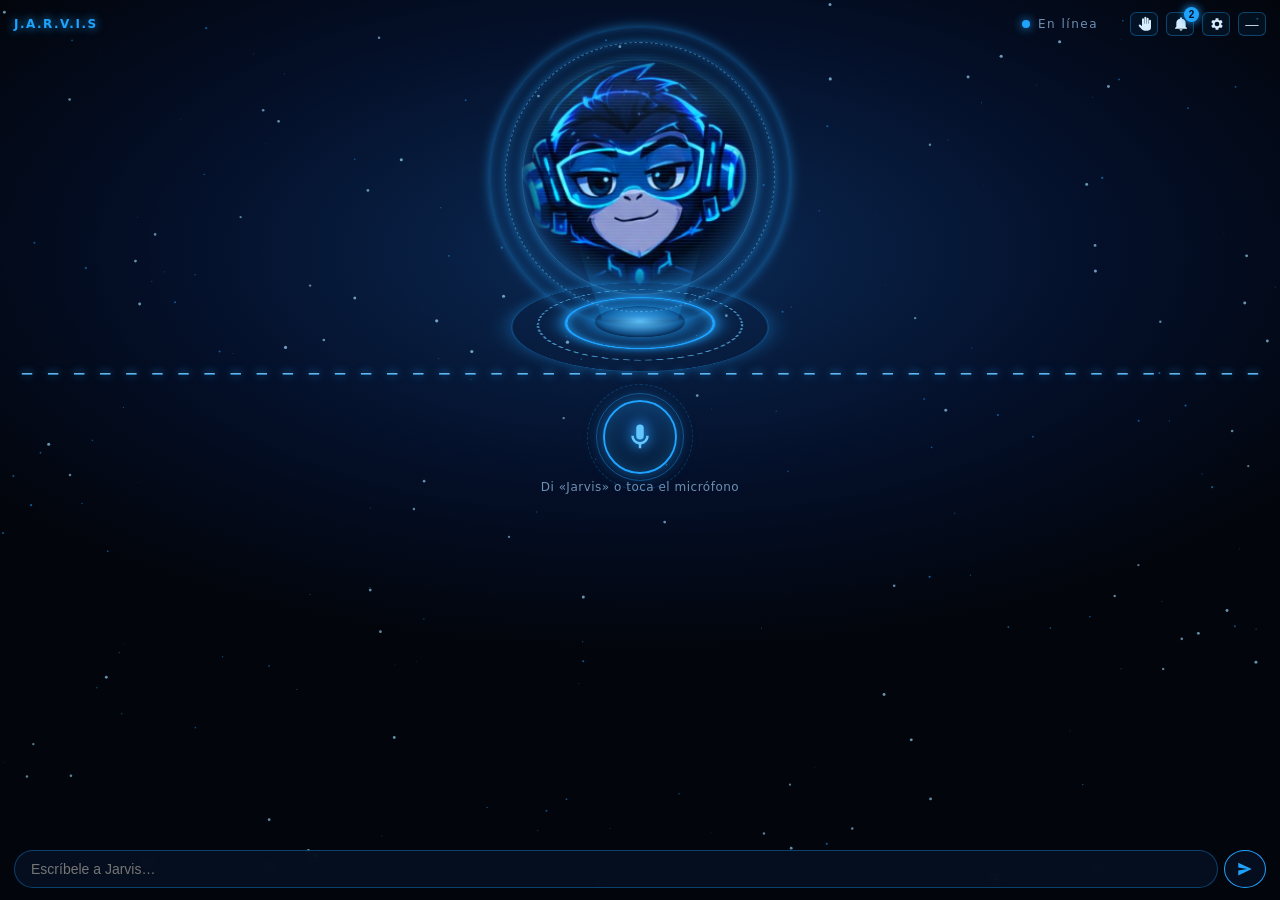
==== jarvis/ui/index.html @ de298837 "Jarvis v4: documentos, control del PC, memoria y lenguaje de señas Co-Authored-By: Claude Opus 5.5 <" ====
<!doctype html>
<html lang="es">
<head>
  <meta charset="utf-8">
  <meta name="viewport" content="width=device-width, initial-scale=1">
  <title>Jarvis</title>
  <link rel="stylesheet" href="style.css">
</head>
<body data-estado="esperando">
  <canvas id="fondo"></canvas>

  <main class="marco">
    <header class="barra">
      <span class="titulo">J.A.R.V.I.S</span>
      <span class="estado-punto" id="punto"></span>
      <span class="estado-texto" id="estadoTexto">Iniciando…</span>
      <button class="icono-btn" id="btnGestos" title="Gestos con la cámara (lenguaje de señas)" aria-label="Gestos">
        <svg viewBox="0 0 24 24" width="16" height="16"><path fill="currentColor" d="M21 7a1.5 1.5 0 0 0-3 0v4.5h-.5V4a1.5 1.5 0 0 0-3 0v7.5H14V2.5a1.5 1.5 0 0 0-3 0v9h-.5V5a1.5 1.5 0 0 0-3 0v10.3l-2.3-2.2a1.6 1.6 0 0 0-2.3 2.2l4.6 5.1A5 5 0 0 0 11.2 22H16a5 5 0 0 0 5-5Z"/></svg>
      </button>
      <button class="icono-btn agenda-btn" id="btnAgenda" title="Recordatorios, rutinas y memoria" aria-label="Agenda">
        <svg viewBox="0 0 24 24" width="16" height="16"><path fill="currentColor" d="M12 22a2.5 2.5 0 0 0 2.45-2h-4.9A2.5 2.5 0 0 0 12 22Zm7-6V11a7 7 0 0 0-5.5-6.84V3.5a1.5 1.5 0 0 0-3 0v.66A7 7 0 0 0 5 11v5l-2 2v1h18v-1Z"/></svg>
        <span class="insignia" id="insignia" hidden>0</span>
      </button>
      <button class="icono-btn" id="btnAjustes" title="Ajustes" aria-label="Ajustes">
        <svg viewBox="0 0 24 24" width="16" height="16"><path fill="currentColor" d="M19.4 13a7.6 7.6 0 0 0 0-2l2.1-1.6-2-3.5-2.5 1a7.3 7.3 0 0 0-1.7-1L15 3.3h-4l-.4 2.6a7.3 7.3 0 0 0-1.7 1l-2.5-1-2 3.5L6.5 11a7.6 7.6 0 0 0 0 2l-2.1 1.6 2 3.5 2.5-1a7.3 7.3 0 0 0 1.7 1l.4 2.6h4l.4-2.6a7.3 7.3 0 0 0 1.7-1l2.5 1 2-3.5ZM13 15.5A3.5 3.5 0 1 1 13 8.5a3.5 3.5 0 0 1 0 7Z" transform="translate(-1 0)"/></svg>
      </button>
      <button class="icono-btn" id="btnOcultar" title="Seguir en segundo plano" aria-label="Ocultar">—</button>
    </header>

    <!-- Escena 3D del holograma -->
    <section class="escena" id="escena">
      <div class="holo" id="holo">
        <div class="halo"></div>
        <div class="anillo a1"></div>
        <div class="anillo a2"></div>
        <div class="anillo a3"></div>
        <div class="haz"></div>
        <div class="avatar-caja" id="avatarCaja">
          <img class="cara visible" id="caraA" src="assets/expresiones/normal.png" alt="Jarvis">
          <img class="cara" id="caraB" src="assets/expresiones/normal.png" alt="">
          <div class="lineas"></div>
          <div class="barrido"></div>
        </div>
        <div class="pedestal">
          <span class="p1"></span><span class="p2"></span><span class="p3"></span><span class="p4"></span>
        </div>
      </div>
    </section>

    <div class="gesto" id="gesto" hidden></div>
    <canvas class="onda" id="onda" height="60"></canvas>

    <!-- Micrófono en el centro -->
    <section class="centro">
      <button class="mic" id="btnMic" title="Hablar" aria-label="Hablar">
        <span class="orbita o1"></span><span class="orbita o2"></span>
        <svg viewBox="0 0 24 24" width="30" height="30"><path fill="currentColor" d="M12 14a3 3 0 0 0 3-3V5a3 3 0 0 0-6 0v6a3 3 0 0 0 3 3Zm5-3a5 5 0 0 1-10 0H5a7 7 0 0 0 6 6.92V21h2v-3.08A7 7 0 0 0 19 11h-2Z"/></svg>
      </button>
      <div class="pista" id="pista">Di «Jarvis» o toca el micrófono</div>
    </section>

    <section class="chat" id="chat"></section>
    <ul class="resultados" id="resultados"></ul>

    <form class="entrada" id="formulario">
      <input id="texto" autocomplete="off" placeholder="Escríbele a Jarvis…">
      <button type="submit" class="enviar" aria-label="Enviar">
        <svg viewBox="0 0 24 24" width="18" height="18"><path fill="currentColor" d="M3 20.5 21 12 3 3.5v6.6l12 1.9-12 1.9z"/></svg>
      </button>
    </form>
  </main>

  <!-- Panel de ajustes -->
  <aside class="ajustes" id="panelAjustes" hidden>
    <div class="ajustes-caja">
      <h2>Ajustes</h2>
      <label>Clave de Claude (para conversar)
        <input type="password" id="clave" placeholder="sk-ant-…" autocomplete="off">
        <small id="claveEstado">Sin clave: Jarvis solo hace las órdenes del computador.</small>
      </label>
      <label>Voz
        <select id="motor">
          <option value="piper">Natural, sin internet (recomendada)</option>
          <option value="edge">Más natural, con internet</option>
          <option value="windows">Voz de Windows</option>
        </select>
      </label>
      <label class="fila"><input type="checkbox" id="conversacion"> Seguir escuchando después de responder</label>
      <label class="fila"><input type="checkbox" id="gestosInicio"> Encender los gestos con la cámara al abrir Jarvis</label>
      <small>Gestos: ✋ hablar · ✊ silencio · 👍 sí · 👎 no · ☝️ subir volumen · ✌️ bajar volumen · 🤟 mostrar u ocultar.
        También puedes arrastrar un PDF o Word a la ventana para que lo resuma.</small>
      <div class="botones">
        <button type="button" id="btnNueva">Nueva conversación</button>
        <button type="button" id="btnGuardar" class="primario">Guardar</button>
      </div>
    </div>
  </aside>

  <!-- Panel de agenda: recordatorios, rutinas y memoria -->
  <aside class="ajustes" id="panelAgenda" hidden>
    <div class="ajustes-caja agenda">
      <h2>Tu agenda</h2>
      <section>
        <h3>Recordatorios y alarmas</h3>
        <ul class="lista" id="listaAvisos"></ul>
        <small>Di «recuérdame en 20 minutos…» o «pon una alarma a las 7».</small>
      </section>
      <section>
        <h3>Rutinas</h3>
        <div class="chips" id="listaRutinas"></div>
        <small>Di «modo estudio», o pídele a Jarvis que cree una rutina nueva.</small>
      </section>
      <section>
        <h3>Lo que Jarvis recuerda de ti</h3>
        <ul class="lista" id="listaDatos"></ul>
        <small id="infoResumenes">Di «recuerda que…» para que lo guarde.</small>
      </section>
      <div class="botones"><button type="button" id="btnCerrarAgenda" class="primario">Cerrar</button></div>
    </div>
  </aside>

  <script src="app.js"></script>
</body>
</html>
---- jarvis/ui/style.css ----
:root {
  --fondo: #02050c;
  --panel: rgba(6, 18, 38, .72);
  --neon: #1fa3ff;
  --neon2: #63c6ff;
  --neon-suave: #0b5fae;
  --texto: #d6ecff;
  --tenue: #6d8fb3;
  --alerta: #ff5a6e;
  --nivel: 0;          /* volumen de la voz, 0..1 (lo mueve app.js) */
  --rx: 0deg;          /* inclinación 3D según el ratón */
  --ry: 0deg;
}
* { box-sizing: border-box; }
html, body { margin: 0; height: 100%; color: var(--texto); overflow: hidden;
  font-family: "Segoe UI Variable", "Segoe UI", system-ui, sans-serif; }
body { background: radial-gradient(ellipse 80% 55% at 50% 28%, #0b2a55 0%, #04102a 45%, var(--fondo) 80%); }
#fondo { position: fixed; inset: 0; width: 100%; height: 100%; z-index: 0; }

.marco { position: relative; z-index: 1; height: 100%; display: flex; flex-direction: column; gap: 8px; padding: 12px 14px; }

/* ---------- barra superior ---------- */
.barra { display: flex; align-items: center; gap: 8px; font-size: 12px; letter-spacing: 1.5px; }
.titulo { font-weight: 700; color: var(--neon); text-shadow: 0 0 10px var(--neon); }
.estado-punto { width: 8px; height: 8px; border-radius: 50%; background: var(--tenue); margin-left: auto; transition: background .3s, box-shadow .3s; }
.estado-punto.vivo { background: var(--neon); box-shadow: 0 0 10px var(--neon); animation: latido 1.4s ease-in-out infinite; }
.estado-punto.error { background: var(--alerta); box-shadow: 0 0 10px var(--alerta); }
.estado-texto { color: var(--tenue); min-width: 84px; }
.icono-btn { display: grid; place-items: center; width: 28px; height: 24px; background: rgba(31,163,255,.06);
  border: 1px solid rgba(31,163,255,.35); color: var(--texto); border-radius: 6px; cursor: pointer; transition: background .2s, border-color .2s; }
.icono-btn:hover { background: rgba(31,163,255,.18); border-color: var(--neon); }

/* ---------- escena 3D ---------- */
.escena { flex: 0 0 auto; height: 300px; perspective: 900px; display: grid; place-items: center; }
.holo { position: relative; width: 280px; height: 290px; transform-style: preserve-3d;
  transform: rotateX(var(--rx)) rotateY(var(--ry)); transition: transform .25s ease-out; }
.halo { position: absolute; left: 50%; top: 44%; width: 300px; height: 300px; border-radius: 50%;
  transform: translate(-50%, -50%) translateZ(-60px) scale(calc(1 + var(--nivel) * .12));
  background: radial-gradient(circle, rgba(31,163,255,.45) 0%, rgba(31,163,255,.12) 40%, transparent 70%);
  filter: blur(6px); animation: respirar 5s ease-in-out infinite; }

.anillo { position: absolute; left: 50%; top: 44%; border-radius: 50%; border: 1.5px solid rgba(99,198,255,.55);
  box-shadow: 0 0 12px rgba(31,163,255,.6), inset 0 0 12px rgba(31,163,255,.35); transform-style: preserve-3d; }
.anillo.a1 { width: 270px; height: 270px; margin: -135px 0 0 -135px; animation: orbitaA 14s linear infinite; border-style: dashed; }
.anillo.a2 { width: 236px; height: 236px; margin: -118px 0 0 -118px; animation: orbitaB 10s linear infinite; border-color: rgba(99,198,255,.35); }
.anillo.a3 { width: 300px; height: 300px; margin: -150px 0 0 -150px; animation: orbitaC 22s linear infinite; border-width: 1px; border-color: rgba(31,163,255,.25); }

.haz { position: absolute; left: 50%; bottom: 18px; width: 190px; height: 170px; transform: translateX(-50%) translateZ(-10px);
  background: linear-gradient(to top, rgba(31,163,255,.35), rgba(31,163,255,0) 85%);
  clip-path: polygon(30% 100%, 70% 100%, 100% 0, 0 0); filter: blur(2px); opacity: .7; animation: parpadeo 4s infinite; }

.avatar-caja { position: absolute; left: 50%; top: 6px; width: 228px; height: 228px; margin-left: -114px; border-radius: 50%;
  transform: translateZ(40px) translateY(calc(var(--nivel) * -3px)) scale(calc(1 + var(--nivel) * .035));
  -webkit-mask-image: radial-gradient(circle, #000 56%, transparent 71%); mask-image: radial-gradient(circle, #000 56%, transparent 71%);
  animation: flotar 5s ease-in-out infinite; }
.cara { position: absolute; inset: 0; width: 100%; height: 100%; object-fit: cover; opacity: 0;
  filter: drop-shadow(0 0 14px var(--neon)) saturate(1.25) brightness(calc(1 + var(--nivel) * .35));
  transition: opacity .35s ease, transform .35s ease; transform: scale(.97); }
.cara.visible { opacity: 1; transform: scale(1); }
.lineas { position: absolute; inset: 0; pointer-events: none; mix-blend-mode: screen;
  background: repeating-linear-gradient(0deg, rgba(99,198,255,.08) 0 1px, transparent 1px 3px); }
.barrido { position: absolute; left: 0; right: 0; height: 40%; pointer-events: none;
  background: linear-gradient(to bottom, transparent, rgba(99,198,255,.16), transparent); animation: barrido 3.8s linear infinite; }

.pedestal { position: absolute; left: 50%; bottom: 0; width: 260px; height: 260px; margin-left: -130px;
  transform: translateY(112px) rotateX(78deg); transform-style: preserve-3d; pointer-events: none; }
.pedestal span { position: absolute; left: 50%; top: 50%; border-radius: 50%; transform: translate(-50%, -50%); }
.pedestal .p1 { width: 90px; height: 90px; background: radial-gradient(circle, rgba(99,198,255,.95), rgba(31,163,255,.3) 60%, transparent 72%);
  box-shadow: 0 0 40px var(--neon); filter: brightness(calc(1 + var(--nivel) * .6)); }
.pedestal .p2 { width: 150px; height: 150px; border: 3px solid var(--neon); box-shadow: 0 0 18px var(--neon), inset 0 0 14px var(--neon); }
.pedestal .p3 { width: 205px; height: 205px; border: 2px dashed rgba(99,198,255,.7); animation: girar 18s linear infinite; }
.pedestal .p4 { width: 255px; height: 255px; border: 1px solid rgba(31,163,255,.45); box-shadow: 0 0 22px rgba(31,163,255,.4); animation: girar 30s linear infinite reverse; }

/* ---------- onda de voz ---------- */
.onda { width: 100%; height: 44px; flex: 0 0 auto; }

/* ---------- micrófono central ---------- */
.centro { flex: 0 0 auto; display: flex; flex-direction: column; align-items: center; gap: 6px; margin-top: -4px; }
.mic { position: relative; width: 74px; height: 74px; border-radius: 50%; cursor: pointer; color: var(--neon2);
  background: radial-gradient(circle at 50% 35%, #0f3d73, #061a35 70%); border: 2px solid var(--neon);
  box-shadow: 0 0 18px rgba(31,163,255,.55), inset 0 0 16px rgba(31,163,255,.35);
  display: grid; place-items: center; transition: transform .2s, box-shadow .3s, background .3s, color .3s; }
.mic:hover { transform: scale(1.06); }
.mic:active { transform: scale(.95); }
.mic svg { position: relative; z-index: 1; filter: drop-shadow(0 0 6px var(--neon)); }
.orbita { position: absolute; inset: -9px; border-radius: 50%; border: 1px solid rgba(31,163,255,.4); pointer-events: none; }
.orbita.o2 { inset: -18px; border-style: dashed; border-color: rgba(31,163,255,.25); animation: rodar 16s linear infinite; }
body[data-estado="escuchando"] .mic { background: radial-gradient(circle at 50% 35%, #49b8ff, #0d6cd1 70%); color: #fff;
  box-shadow: 0 0 34px var(--neon), inset 0 0 18px rgba(255,255,255,.35); }
body[data-estado="escuchando"] .orbita.o1 { animation: pulso 1.3s ease-out infinite; }
body[data-estado="escuchando"] .orbita.o2 { animation: pulso 1.3s ease-out .45s infinite; border-style: solid; }
body[data-estado="hablando"] .mic { color: #fff; }
body[data-estado="pensando"] .orbita.o2 { animation: rodar 1.6s linear infinite; border-color: var(--neon); }
.pista { font-size: 12px; color: var(--tenue); letter-spacing: .5px; min-height: 16px; text-align: center; max-width: 92%;
  white-space: nowrap; overflow: hidden; text-overflow: ellipsis; transition: color .3s; }
body[data-estado="escuchando"] .pista { color: var(--neon2); }

/* ---------- conversación ---------- */
.chat { flex: 1 1 auto; overflow-y: auto; display: flex; flex-direction: column; gap: 7px; padding: 8px 4px 4px; min-height: 70px;
  -webkit-mask-image: linear-gradient(to bottom, transparent 0, #000 22px); mask-image: linear-gradient(to bottom, transparent 0, #000 22px);
  scroll-behavior: smooth; }
.chat::-webkit-scrollbar, .resultados::-webkit-scrollbar { width: 5px; }
.chat::-webkit-scrollbar-thumb, .resultados::-webkit-scrollbar-thumb { background: var(--neon-suave); border-radius: 3px; }
.msg { max-width: 86%; padding: 8px 12px; border-radius: 14px; font-size: 14px; line-height: 1.4; animation: aparecer .3s ease both; }
.msg.yo { align-self: flex-end; background: linear-gradient(135deg, #0f3a6e, #0b2a52); border: 1px solid rgba(31,163,255,.5); border-bottom-right-radius: 4px; }
.msg.jarvis { align-self: flex-start; background: var(--panel); border: 1px solid rgba(31,163,255,.35); border-bottom-left-radius: 4px;
  backdrop-filter: blur(6px); box-shadow: 0 0 14px rgba(31,163,255,.12); }
.msg.escribiendo::after { content: "▍"; color: var(--neon); animation: latido .8s infinite; margin-left: 2px; }
.msg.error { border-color: var(--alerta); color: #ffd6dc; }

.resultados { list-style: none; margin: 0; padding: 0; max-height: 132px; overflow-y: auto; display: flex; flex-direction: column; gap: 4px; }
.resultados:empty { display: none; }
.resultados li { display: flex; gap: 8px; align-items: center; padding: 6px 9px; border: 1px solid rgba(31,163,255,.3); background: rgba(6,18,38,.6);
  border-radius: 8px; cursor: pointer; font-size: 13px; animation: aparecer .25s ease both; transition: background .2s, border-color .2s; }
.resultados li:hover { background: rgba(31,163,255,.15); border-color: var(--neon); }
.resultados b { color: var(--neon); min-width: 18px; }
.resultados span { white-space: nowrap; overflow: hidden; text-overflow: ellipsis; max-width: 45%; }
.resultados small { color: var(--tenue); overflow: hidden; text-overflow: ellipsis; white-space: nowrap; flex: 1; direction: rtl; text-align: left; }

.entrada { display: flex; gap: 6px; flex: 0 0 auto; }
.entrada input { flex: 1; min-width: 0; background: var(--panel); color: var(--texto); border: 1px solid rgba(31,163,255,.35);
  border-radius: 22px; padding: 10px 16px; font-size: 14px; outline: none; backdrop-filter: blur(6px); transition: border-color .2s, box-shadow .2s; }
.entrada input:focus { border-color: var(--neon); box-shadow: 0 0 12px rgba(31,163,255,.4); }
.entrada .enviar { width: 42px; border-radius: 50%; background: var(--panel); color: var(--neon); border: 1px solid var(--neon); cursor: pointer; display: grid; place-items: center; }
.entrada .enviar:hover { background: rgba(31,163,255,.2); }

/* ---------- ajustes ---------- */
.ajustes { position: fixed; inset: 0; z-index: 5; display: grid; place-items: center; background: rgba(1,4,10,.7); backdrop-filter: blur(4px); animation: aparecer .2s ease both; }
.ajustes[hidden] { display: none; }
.ajustes-caja { width: min(380px, calc(100% - 32px)); background: #061428; border: 1px solid var(--neon); border-radius: 14px; padding: 18px;
  display: flex; flex-direction: column; gap: 14px; box-shadow: 0 0 30px rgba(31,163,255,.35); }
.ajustes h2 { margin: 0; font-size: 16px; color: var(--neon); letter-spacing: 1px; }
.ajustes label { display: flex; flex-direction: column; gap: 6px; font-size: 13px; }
.ajustes label.fila { flex-direction: row; align-items: center; gap: 8px; }
.ajustes input[type=password], .ajustes select { background: #030c1c; color: var(--texto); border: 1px solid var(--neon-suave); border-radius: 8px; padding: 8px 10px; font-size: 13px; }
.ajustes small { color: var(--tenue); font-size: 11.5px; }
.botones { display: flex; gap: 8px; justify-content: flex-end; }
.botones button { background: transparent; color: var(--texto); border: 1px solid var(--neon-suave); border-radius: 8px; padding: 7px 12px; cursor: pointer; }
.botones .primario { background: var(--neon); color: #021022; border-color: var(--neon); font-weight: 600; }

/* ---------- gestos ---------- */
#btnGestos.activo { background: var(--neon); color: #021022; box-shadow: 0 0 12px var(--neon); }
.gesto { position: absolute; left: 50%; top: 300px; transform: translateX(-50%); z-index: 3; padding: 6px 14px; border-radius: 18px;
  background: rgba(6,18,38,.85); border: 1px solid var(--neon); box-shadow: 0 0 16px rgba(31,163,255,.5); font-size: 15px;
  animation: aparecer .25s ease both; pointer-events: none; }
.gesto[hidden] { display: none; }
body.soltando::after { content: "Suelta el documento para que lo resuma"; position: fixed; inset: 10px; z-index: 9; display: grid; place-items: center;
  border: 2px dashed var(--neon); border-radius: 16px; background: rgba(2,8,20,.8); color: var(--neon2); font-size: 16px; }

/* ---------- agenda ---------- */
.agenda-btn { position: relative; }
.insignia { position: absolute; top: -6px; right: -6px; min-width: 15px; height: 15px; padding: 0 3px; border-radius: 8px;
  background: var(--neon); color: #021022; font-size: 10px; font-weight: 700; line-height: 15px; text-align: center; box-shadow: 0 0 8px var(--neon); }
.insignia[hidden] { display: none; }
body.alerta .agenda-btn { animation: sacudir .6s ease-in-out 3; border-color: var(--neon); }
.agenda { max-height: calc(100vh - 40px); overflow-y: auto; }
.agenda section { display: flex; flex-direction: column; gap: 6px; }
.agenda h3 { margin: 0; font-size: 12px; letter-spacing: 1px; color: var(--neon2); text-transform: uppercase; }
.lista { list-style: none; margin: 0; padding: 0; display: flex; flex-direction: column; gap: 4px; }
.lista:empty::before { content: "Nada por ahora."; color: var(--tenue); font-size: 12.5px; }
.lista li { display: flex; align-items: center; gap: 8px; padding: 6px 8px; border: 1px solid rgba(31,163,255,.3); border-radius: 8px; font-size: 13px; background: rgba(3,12,28,.7); }
.lista li span { flex: 1; min-width: 0; overflow-wrap: anywhere; }
.lista li em { color: var(--neon2); font-style: normal; white-space: nowrap; font-size: 12px; }
.lista li button { background: none; border: none; color: var(--tenue); cursor: pointer; font-size: 14px; padding: 0 2px; }
.lista li button:hover { color: var(--alerta); }
.chips { display: flex; flex-wrap: wrap; gap: 6px; }
.chips button { background: rgba(31,163,255,.1); color: var(--texto); border: 1px solid var(--neon-suave); border-radius: 16px; padding: 5px 12px; cursor: pointer; font-size: 13px; }
.chips button:hover { border-color: var(--neon); background: rgba(31,163,255,.22); }

/* ---------- animaciones ---------- */
@keyframes sacudir { 0%, 100% { transform: rotate(0); } 25% { transform: rotate(-14deg); } 75% { transform: rotate(14deg); } }
@keyframes flotar { 0%, 100% { margin-top: 0; } 50% { margin-top: -7px; } }
@keyframes respirar { 0%, 100% { opacity: .85; } 50% { opacity: 1; } }
@keyframes latido { 50% { opacity: .3; } }
@keyframes rodar { to { transform: rotate(360deg); } }
@keyframes girar { to { transform: translate(-50%, -50%) rotate(360deg); } }
@keyframes orbitaA { from { transform: rotateX(74deg) rotateZ(0deg); } to { transform: rotateX(74deg) rotateZ(360deg); } }
@keyframes orbitaB { from { transform: rotateY(68deg) rotateZ(0deg); } to { transform: rotateY(68deg) rotateZ(-360deg); } }
@keyframes orbitaC { from { transform: rotateX(60deg) rotateY(25deg) rotateZ(0deg); } to { transform: rotateX(60deg) rotateY(25deg) rotateZ(360deg); } }
@keyframes barrido { from { top: -40%; } to { top: 100%; } }
@keyframes parpadeo { 0%, 100% { opacity: .7; } 48% { opacity: .7; } 50% { opacity: .45; } 52% { opacity: .75; } }
@keyframes pulso { from { transform: scale(1); opacity: .9; } to { transform: scale(1.55); opacity: 0; } }
@keyframes aparecer { from { opacity: 0; transform: translateY(6px); } to { opacity: 1; transform: none; } }

@media (max-height: 760px) {
  .escena { height: 250px; transform: scale(.85); margin: -18px 0; }
}
@media (prefers-reduced-motion: reduce) {
  *, *::before, *::after { animation-duration: .01ms !important; animation-iteration-count: 1 !important; transition: none !important; }
}
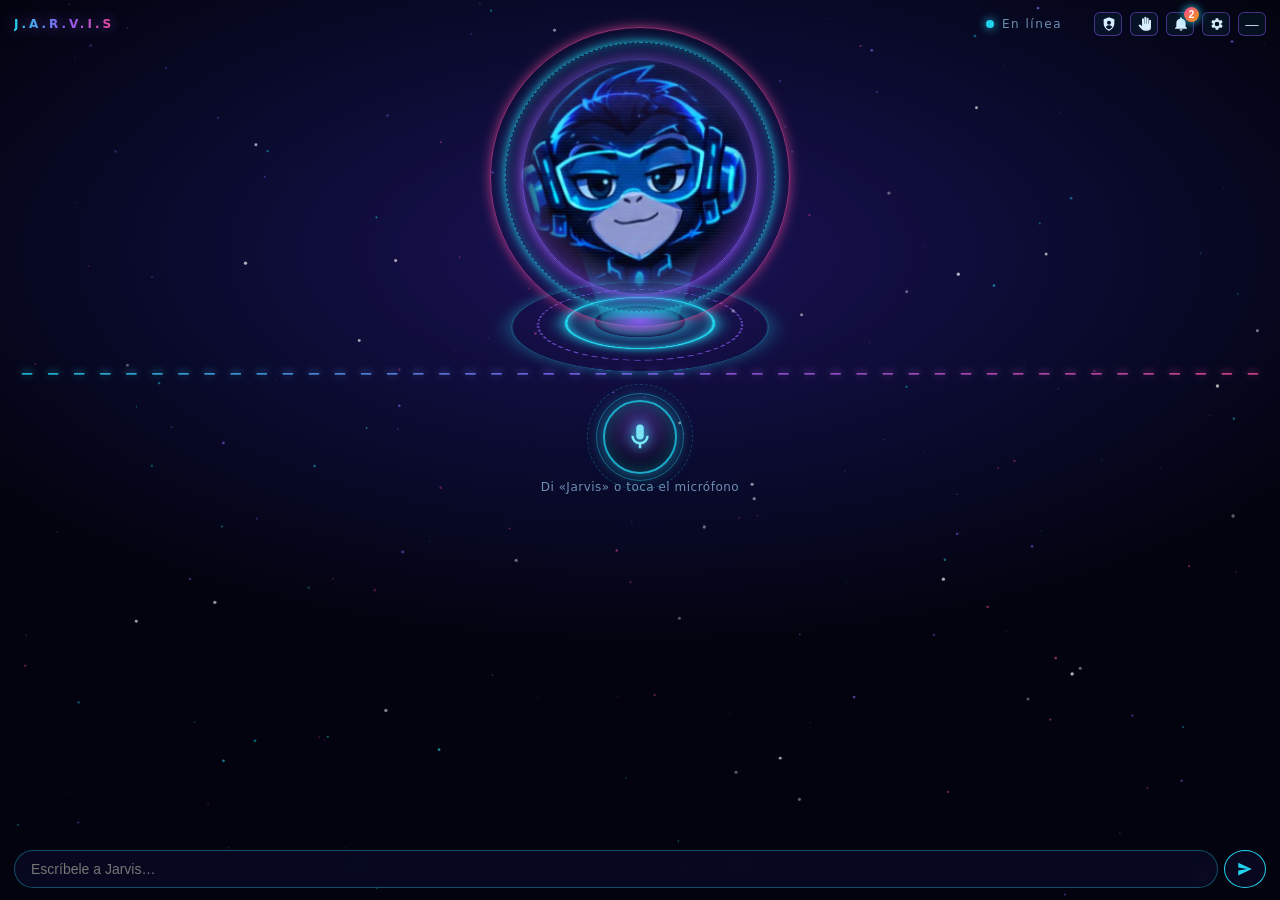
==== commit 6c6ed167: "Jarvis v5: seguridad por voz y cara, vigilancia, internet, app del celular y diseño animado a color " ====
--- a/jarvis/ui/index.html
+++ b/jarvis/ui/index.html
@@ -6,7 +6,7 @@
   <title>Jarvis</title>
   <link rel="stylesheet" href="style.css">
 </head>
-<body data-estado="esperando">
+<body data-estado="esperando" data-tema="aurora">
   <canvas id="fondo"></canvas>
 
   <main class="marco">
@@ -14,6 +14,9 @@
       <span class="titulo">J.A.R.V.I.S</span>
       <span class="estado-punto" id="punto"></span>
       <span class="estado-texto" id="estadoTexto">Iniciando…</span>
+      <button class="icono-btn" id="btnVigilar" title="Vigilar el computador mientras no estás" aria-label="Vigilar">
+        <svg viewBox="0 0 24 24" width="16" height="16"><path fill="currentColor" d="M12 2 4 5v6c0 5 3.4 9.7 8 11 4.6-1.3 8-6 8-11V5Zm0 5a3 3 0 1 1 0 6 3 3 0 0 1 0-6Zm0 13c-2-.7-3.7-2.1-4.8-4 .9-1.4 2.8-2.3 4.8-2.3s3.9.9 4.8 2.3c-1.1 1.9-2.8 3.3-4.8 4Z"/></svg>
+      </button>
       <button class="icono-btn" id="btnGestos" title="Gestos con la cámara (lenguaje de señas)" aria-label="Gestos">
         <svg viewBox="0 0 24 24" width="16" height="16"><path fill="currentColor" d="M21 7a1.5 1.5 0 0 0-3 0v4.5h-.5V4a1.5 1.5 0 0 0-3 0v7.5H14V2.5a1.5 1.5 0 0 0-3 0v9h-.5V5a1.5 1.5 0 0 0-3 0v10.3l-2.3-2.2a1.6 1.6 0 0 0-2.3 2.2l4.6 5.1A5 5 0 0 0 11.2 22H16a5 5 0 0 0 5-5Z"/></svg>
       </button>
@@ -38,6 +41,7 @@
         <div class="avatar-caja" id="avatarCaja">
           <img class="cara visible" id="caraA" src="assets/expresiones/normal.png" alt="Jarvis">
           <img class="cara" id="caraB" src="assets/expresiones/normal.png" alt="">
+          <img class="parpadeo" id="parpadeo" src="assets/expresiones/parpadeo.png" alt="">
           <div class="lineas"></div>
           <div class="barrido"></div>
         </div>
@@ -72,7 +76,7 @@
 
   <!-- Panel de ajustes -->
   <aside class="ajustes" id="panelAjustes" hidden>
-    <div class="ajustes-caja">
+    <div class="ajustes-caja agenda">
       <h2>Ajustes</h2>
       <label>Clave de Claude (para conversar)
         <input type="password" id="clave" placeholder="sk-ant-…" autocomplete="off">
@@ -85,10 +89,39 @@
           <option value="windows">Voz de Windows</option>
         </select>
       </label>
+      <label>Colores
+        <select id="tema">
+          <option value="aurora">Aurora (multicolor)</option>
+          <option value="oceano">Océano (azul original)</option>
+          <option value="esmeralda">Esmeralda</option>
+          <option value="atardecer">Atardecer</option>
+        </select>
+      </label>
       <label class="fila"><input type="checkbox" id="conversacion"> Seguir escuchando después de responder</label>
       <label class="fila"><input type="checkbox" id="gestosInicio"> Encender los gestos con la cámara al abrir Jarvis</label>
       <small>Gestos: ✋ hablar · ✊ silencio · 👍 sí · 👎 no · ☝️ subir volumen · ✌️ bajar volumen · 🤟 mostrar u ocultar.
         También puedes arrastrar un PDF o Word a la ventana para que lo resuma.</small>
+      <section>
+        <h3>🛡️ Seguridad</h3>
+        <div class="chips">
+          <button type="button" data-orden="aprende mi voz" id="btnVoz">🎙️ Aprender mi voz</button>
+          <button type="button" data-orden="aprende mi cara" id="btnCara">🙂 Aprender mi cara</button>
+        </div>
+        <small id="identidadEstado"></small>
+        <label class="fila"><input type="checkbox" id="soloDueno"> Solo obedecer a mi voz (o a mi cara frente a la cámara)</label>
+        <label class="fila"><input type="checkbox" id="avisosSeguridad"> Avisarme de memorias USB nuevas y del disco casi lleno</label>
+        <small>Con 🛡️ arriba (o diciendo «vigila el computador»), si alguien usa el PC mientras no estás le toma una foto y lo bloquea.</small>
+      </section>
+      <section>
+        <h3>📱 Celular</h3>
+        <label class="fila"><input type="checkbox" id="celular"> Hablar con Jarvis desde el celular (mismo wifi)</label>
+        <div class="qr" id="qrCaja" hidden>
+          <div id="qr"></div>
+          <div><small>Escanéalo con la cámara del celular y luego «Añadir a pantalla de inicio».</small>
+            <code id="direccion"></code>
+            <button type="button" id="btnCodigo" class="enlace">Cambiar código (desvincula los celulares)</button></div>
+        </div>
+      </section>
       <div class="botones">
         <button type="button" id="btnNueva">Nueva conversación</button>
         <button type="button" id="btnGuardar" class="primario">Guardar</button>
--- a/jarvis/ui/style.css
+++ b/jarvis/ui/style.css
@@ -1,9 +1,12 @@
 :root {
-  --fondo: #02050c;
-  --panel: rgba(6, 18, 38, .72);
-  --neon: #1fa3ff;
-  --neon2: #63c6ff;
-  --neon-suave: #0b5fae;
+  --fondo: #03030f;
+  --panel: rgba(10, 12, 40, .72);
+  /* paleta del tema (cambia con body[data-tema]) */
+  --c1: #22d3ee; --c2: #8b5cf6; --c3: #ec4899; --c4: #f59e0b;
+  --cielo1: #1b1257; --cielo2: #0a0b2e;
+  --neon: var(--c1);
+  --neon2: color-mix(in srgb, var(--c1) 60%, white);
+  --neon-suave: color-mix(in srgb, var(--c2) 55%, #0a0a2a);
   --texto: #d6ecff;
   --tenue: #6d8fb3;
   --alerta: #ff5a6e;
@@ -14,21 +17,31 @@
 * { box-sizing: border-box; }
 html, body { margin: 0; height: 100%; color: var(--texto); overflow: hidden;
   font-family: "Segoe UI Variable", "Segoe UI", system-ui, sans-serif; }
-body { background: radial-gradient(ellipse 80% 55% at 50% 28%, #0b2a55 0%, #04102a 45%, var(--fondo) 80%); }
+body { background: radial-gradient(ellipse 80% 55% at 50% 28%, var(--cielo1) 0%, var(--cielo2) 45%, var(--fondo) 80%);
+  transition: background .6s; }
+body[data-tema="oceano"] { --c1: #1fa3ff; --c2: #63c6ff; --c3: #3b82f6; --c4: #93c5fd; --cielo1: #0b2a55; --cielo2: #04102a; }
+body[data-tema="esmeralda"] { --c1: #34d399; --c2: #22d3ee; --c3: #a3e635; --c4: #facc15; --cielo1: #053b33; --cielo2: #031a1c; }
+body[data-tema="atardecer"] { --c1: #fb923c; --c2: #f43f5e; --c3: #c026d3; --c4: #facc15; --cielo1: #4a1033; --cielo2: #1c0717; }
+/* el estado también tiñe la escena: verde al escuchar, violeta al pensar, rojo en alerta */
+body[data-estado="escuchando"] { --estado: #34d399; }
+body[data-estado="pensando"] { --estado: #a78bfa; }
+body[data-estado="hablando"] { --estado: var(--c3); }
+body { --estado: var(--c1); }
 #fondo { position: fixed; inset: 0; width: 100%; height: 100%; z-index: 0; }
 
 .marco { position: relative; z-index: 1; height: 100%; display: flex; flex-direction: column; gap: 8px; padding: 12px 14px; }
 
 /* ---------- barra superior ---------- */
 .barra { display: flex; align-items: center; gap: 8px; font-size: 12px; letter-spacing: 1.5px; }
-.titulo { font-weight: 700; color: var(--neon); text-shadow: 0 0 10px var(--neon); }
+.titulo { font-weight: 800; letter-spacing: 3px; background: linear-gradient(90deg, var(--c1), var(--c2), var(--c3));
+  -webkit-background-clip: text; background-clip: text; color: transparent; filter: drop-shadow(0 0 6px color-mix(in srgb, var(--c2) 60%, transparent)); }
 .estado-punto { width: 8px; height: 8px; border-radius: 50%; background: var(--tenue); margin-left: auto; transition: background .3s, box-shadow .3s; }
 .estado-punto.vivo { background: var(--neon); box-shadow: 0 0 10px var(--neon); animation: latido 1.4s ease-in-out infinite; }
 .estado-punto.error { background: var(--alerta); box-shadow: 0 0 10px var(--alerta); }
 .estado-texto { color: var(--tenue); min-width: 84px; }
-.icono-btn { display: grid; place-items: center; width: 28px; height: 24px; background: rgba(31,163,255,.06);
-  border: 1px solid rgba(31,163,255,.35); color: var(--texto); border-radius: 6px; cursor: pointer; transition: background .2s, border-color .2s; }
-.icono-btn:hover { background: rgba(31,163,255,.18); border-color: var(--neon); }
+.icono-btn { display: grid; place-items: center; width: 28px; height: 24px; background: color-mix(in srgb, var(--c1) 6%, transparent);
+  border: 1px solid color-mix(in srgb, var(--c1) 35%, transparent); color: var(--texto); border-radius: 6px; cursor: pointer; transition: background .2s, border-color .2s; }
+.icono-btn:hover { background: color-mix(in srgb, var(--c1) 18%, transparent); border-color: var(--neon); }
 
 /* ---------- escena 3D ---------- */
 .escena { flex: 0 0 auto; height: 300px; perspective: 900px; display: grid; place-items: center; }
@@ -36,40 +49,52 @@
   transform: rotateX(var(--rx)) rotateY(var(--ry)); transition: transform .25s ease-out; }
 .halo { position: absolute; left: 50%; top: 44%; width: 300px; height: 300px; border-radius: 50%;
   transform: translate(-50%, -50%) translateZ(-60px) scale(calc(1 + var(--nivel) * .12));
-  background: radial-gradient(circle, rgba(31,163,255,.45) 0%, rgba(31,163,255,.12) 40%, transparent 70%);
-  filter: blur(6px); animation: respirar 5s ease-in-out infinite; }
-
-.anillo { position: absolute; left: 50%; top: 44%; border-radius: 50%; border: 1.5px solid rgba(99,198,255,.55);
-  box-shadow: 0 0 12px rgba(31,163,255,.6), inset 0 0 12px rgba(31,163,255,.35); transform-style: preserve-3d; }
-.anillo.a1 { width: 270px; height: 270px; margin: -135px 0 0 -135px; animation: orbitaA 14s linear infinite; border-style: dashed; }
-.anillo.a2 { width: 236px; height: 236px; margin: -118px 0 0 -118px; animation: orbitaB 10s linear infinite; border-color: rgba(99,198,255,.35); }
-.anillo.a3 { width: 300px; height: 300px; margin: -150px 0 0 -150px; animation: orbitaC 22s linear infinite; border-width: 1px; border-color: rgba(31,163,255,.25); }
+  background: radial-gradient(circle, color-mix(in srgb, var(--estado) 45%, transparent) 0%, color-mix(in srgb, var(--c2) 18%, transparent) 40%, transparent 70%);
+  filter: blur(6px); animation: respirar 5s ease-in-out infinite; transition: background .5s; }
+/* aura de colores que gira detrás del holograma */
+.halo::after { content: ""; position: absolute; inset: 18%; border-radius: 50%; opacity: .55; filter: blur(22px);
+  background: conic-gradient(from 0deg, var(--c1), var(--c2), var(--c3), var(--c4), var(--c1)); animation: rodar 12s linear infinite; }
+
+.anillo { position: absolute; left: 50%; top: 44%; border-radius: 50%; border: 1.5px solid color-mix(in srgb, var(--c2) 55%, transparent);
+  box-shadow: 0 0 12px color-mix(in srgb, var(--c1) 60%, transparent), inset 0 0 12px color-mix(in srgb, var(--c1) 35%, transparent); transform-style: preserve-3d; }
+.anillo.a1 { width: 270px; height: 270px; margin: -135px 0 0 -135px; animation: orbitaA 14s linear infinite; border-style: dashed;
+  border-color: color-mix(in srgb, var(--c1) 70%, transparent); box-shadow: 0 0 12px var(--c1), inset 0 0 12px color-mix(in srgb, var(--c1) 40%, transparent); }
+.anillo.a2 { width: 236px; height: 236px; margin: -118px 0 0 -118px; animation: orbitaB 10s linear infinite;
+  border-color: color-mix(in srgb, var(--c2) 75%, transparent); box-shadow: 0 0 14px var(--c2), inset 0 0 10px color-mix(in srgb, var(--c2) 40%, transparent); }
+.anillo.a3 { width: 300px; height: 300px; margin: -150px 0 0 -150px; animation: orbitaC 22s linear infinite; border-width: 1.5px;
+  border-color: color-mix(in srgb, var(--c3) 60%, transparent); box-shadow: 0 0 12px color-mix(in srgb, var(--c3) 70%, transparent); }
 
 .haz { position: absolute; left: 50%; bottom: 18px; width: 190px; height: 170px; transform: translateX(-50%) translateZ(-10px);
-  background: linear-gradient(to top, rgba(31,163,255,.35), rgba(31,163,255,0) 85%);
+  background: linear-gradient(to top, color-mix(in srgb, var(--c1) 35%, transparent), color-mix(in srgb, var(--c1) 0%, transparent) 85%);
   clip-path: polygon(30% 100%, 70% 100%, 100% 0, 0 0); filter: blur(2px); opacity: .7; animation: parpadeo 4s infinite; }
 
 .avatar-caja { position: absolute; left: 50%; top: 6px; width: 228px; height: 228px; margin-left: -114px; border-radius: 50%;
-  transform: translateZ(40px) translateY(calc(var(--nivel) * -3px)) scale(calc(1 + var(--nivel) * .035));
+  transform: translateZ(40px) translate(var(--ax, 0px), var(--ay, 0px)) rotateY(var(--ay-rot, 0deg)) rotateZ(var(--az, 0deg)) scale(var(--as, 1));
   -webkit-mask-image: radial-gradient(circle, #000 56%, transparent 71%); mask-image: radial-gradient(circle, #000 56%, transparent 71%);
-  animation: flotar 5s ease-in-out infinite; }
+  will-change: transform; }
 .cara { position: absolute; inset: 0; width: 100%; height: 100%; object-fit: cover; opacity: 0;
   filter: drop-shadow(0 0 14px var(--neon)) saturate(1.25) brightness(calc(1 + var(--nivel) * .35));
   transition: opacity .35s ease, transform .35s ease; transform: scale(.97); }
 .cara.visible { opacity: 1; transform: scale(1); }
+.parpadeo { position: absolute; inset: 0; width: 100%; height: 100%; object-fit: cover; opacity: 0; pointer-events: none;
+  filter: drop-shadow(0 0 14px var(--neon)) saturate(1.25) brightness(calc(1 + var(--nivel) * .35)); }
+.parpadeo.cerrado { opacity: 1; }
+/* la cara toma el tono del tema (en aurora y océano se queda con el azul original del diseño) */
+body[data-tema="esmeralda"] .cara, body[data-tema="esmeralda"] .parpadeo { filter: drop-shadow(0 0 14px var(--neon)) hue-rotate(-55deg) saturate(1.2) brightness(calc(1 + var(--nivel) * .35)); }
+body[data-tema="atardecer"] .cara, body[data-tema="atardecer"] .parpadeo { filter: drop-shadow(0 0 14px var(--neon)) hue-rotate(140deg) saturate(1.3) brightness(calc(1 + var(--nivel) * .35)); }
 .lineas { position: absolute; inset: 0; pointer-events: none; mix-blend-mode: screen;
-  background: repeating-linear-gradient(0deg, rgba(99,198,255,.08) 0 1px, transparent 1px 3px); }
+  background: repeating-linear-gradient(0deg, color-mix(in srgb, var(--c2) 8%, transparent) 0 1px, transparent 1px 3px); }
 .barrido { position: absolute; left: 0; right: 0; height: 40%; pointer-events: none;
-  background: linear-gradient(to bottom, transparent, rgba(99,198,255,.16), transparent); animation: barrido 3.8s linear infinite; }
+  background: linear-gradient(to bottom, transparent, color-mix(in srgb, var(--c2) 16%, transparent), transparent); animation: barrido 3.8s linear infinite; }
 
 .pedestal { position: absolute; left: 50%; bottom: 0; width: 260px; height: 260px; margin-left: -130px;
   transform: translateY(112px) rotateX(78deg); transform-style: preserve-3d; pointer-events: none; }
 .pedestal span { position: absolute; left: 50%; top: 50%; border-radius: 50%; transform: translate(-50%, -50%); }
-.pedestal .p1 { width: 90px; height: 90px; background: radial-gradient(circle, rgba(99,198,255,.95), rgba(31,163,255,.3) 60%, transparent 72%);
+.pedestal .p1 { width: 90px; height: 90px; background: radial-gradient(circle, color-mix(in srgb, var(--c2) 95%, transparent), color-mix(in srgb, var(--c1) 30%, transparent) 60%, transparent 72%);
   box-shadow: 0 0 40px var(--neon); filter: brightness(calc(1 + var(--nivel) * .6)); }
 .pedestal .p2 { width: 150px; height: 150px; border: 3px solid var(--neon); box-shadow: 0 0 18px var(--neon), inset 0 0 14px var(--neon); }
-.pedestal .p3 { width: 205px; height: 205px; border: 2px dashed rgba(99,198,255,.7); animation: girar 18s linear infinite; }
-.pedestal .p4 { width: 255px; height: 255px; border: 1px solid rgba(31,163,255,.45); box-shadow: 0 0 22px rgba(31,163,255,.4); animation: girar 30s linear infinite reverse; }
+.pedestal .p3 { width: 205px; height: 205px; border: 2px dashed color-mix(in srgb, var(--c2) 70%, transparent); animation: girar 18s linear infinite; }
+.pedestal .p4 { width: 255px; height: 255px; border: 1px solid color-mix(in srgb, var(--c1) 45%, transparent); box-shadow: 0 0 22px color-mix(in srgb, var(--c1) 40%, transparent); animation: girar 30s linear infinite reverse; }
 
 /* ---------- onda de voz ---------- */
 .onda { width: 100%; height: 44px; flex: 0 0 auto; }
@@ -77,16 +102,20 @@
 /* ---------- micrófono central ---------- */
 .centro { flex: 0 0 auto; display: flex; flex-direction: column; align-items: center; gap: 6px; margin-top: -4px; }
 .mic { position: relative; width: 74px; height: 74px; border-radius: 50%; cursor: pointer; color: var(--neon2);
-  background: radial-gradient(circle at 50% 35%, #0f3d73, #061a35 70%); border: 2px solid var(--neon);
-  box-shadow: 0 0 18px rgba(31,163,255,.55), inset 0 0 16px rgba(31,163,255,.35);
+  background: radial-gradient(circle at 50% 35%, color-mix(in srgb, var(--c2) 45%, #0a0a2a), #070720 70%); border: 2px solid transparent;
+  background-clip: padding-box; outline: 2px solid color-mix(in srgb, var(--c1) 80%, transparent); outline-offset: -2px;
+  box-shadow: 0 0 18px color-mix(in srgb, var(--c1) 55%, transparent), inset 0 0 16px color-mix(in srgb, var(--c1) 35%, transparent);
   display: grid; place-items: center; transition: transform .2s, box-shadow .3s, background .3s, color .3s; }
 .mic:hover { transform: scale(1.06); }
 .mic:active { transform: scale(.95); }
 .mic svg { position: relative; z-index: 1; filter: drop-shadow(0 0 6px var(--neon)); }
-.orbita { position: absolute; inset: -9px; border-radius: 50%; border: 1px solid rgba(31,163,255,.4); pointer-events: none; }
-.orbita.o2 { inset: -18px; border-style: dashed; border-color: rgba(31,163,255,.25); animation: rodar 16s linear infinite; }
-body[data-estado="escuchando"] .mic { background: radial-gradient(circle at 50% 35%, #49b8ff, #0d6cd1 70%); color: #fff;
-  box-shadow: 0 0 34px var(--neon), inset 0 0 18px rgba(255,255,255,.35); }
+.orbita { position: absolute; inset: -9px; border-radius: 50%; border: 1px solid color-mix(in srgb, var(--c1) 40%, transparent); pointer-events: none; }
+.orbita.o2 { inset: -18px; border-style: dashed; border-color: color-mix(in srgb, var(--c1) 25%, transparent); animation: rodar 16s linear infinite; }
+body[data-estado="escuchando"] .mic { background: radial-gradient(circle at 50% 35%, #6ee7b7, #059669 70%); color: #fff; outline-color: #34d399;
+  box-shadow: 0 0 34px #34d399, inset 0 0 18px rgba(255,255,255,.35); }
+body[data-estado="hablando"] .mic { background: radial-gradient(circle at 50% 35%, color-mix(in srgb, var(--c3) 70%, white), color-mix(in srgb, var(--c3) 70%, #200020) 70%);
+  outline-color: var(--c3); box-shadow: 0 0 28px var(--c3); }
+body[data-estado="pensando"] .mic { outline-color: #a78bfa; box-shadow: 0 0 26px #a78bfa; }
 body[data-estado="escuchando"] .orbita.o1 { animation: pulso 1.3s ease-out infinite; }
 body[data-estado="escuchando"] .orbita.o2 { animation: pulso 1.3s ease-out .45s infinite; border-style: solid; }
 body[data-estado="hablando"] .mic { color: #fff; }
@@ -102,33 +131,34 @@
 .chat::-webkit-scrollbar, .resultados::-webkit-scrollbar { width: 5px; }
 .chat::-webkit-scrollbar-thumb, .resultados::-webkit-scrollbar-thumb { background: var(--neon-suave); border-radius: 3px; }
 .msg { max-width: 86%; padding: 8px 12px; border-radius: 14px; font-size: 14px; line-height: 1.4; animation: aparecer .3s ease both; }
-.msg.yo { align-self: flex-end; background: linear-gradient(135deg, #0f3a6e, #0b2a52); border: 1px solid rgba(31,163,255,.5); border-bottom-right-radius: 4px; }
-.msg.jarvis { align-self: flex-start; background: var(--panel); border: 1px solid rgba(31,163,255,.35); border-bottom-left-radius: 4px;
-  backdrop-filter: blur(6px); box-shadow: 0 0 14px rgba(31,163,255,.12); }
+.msg.yo { align-self: flex-end; background: linear-gradient(135deg, color-mix(in srgb, var(--c2) 70%, #120a30), color-mix(in srgb, var(--c3) 55%, #120a30));
+  border: 1px solid color-mix(in srgb, var(--c3) 55%, transparent); border-bottom-right-radius: 4px; box-shadow: 0 0 14px color-mix(in srgb, var(--c3) 25%, transparent); }
+.msg.jarvis { align-self: flex-start; background: var(--panel); border: 1px solid color-mix(in srgb, var(--c1) 35%, transparent); border-bottom-left-radius: 4px;
+  backdrop-filter: blur(6px); box-shadow: 0 0 14px color-mix(in srgb, var(--c1) 12%, transparent); }
 .msg.escribiendo::after { content: "▍"; color: var(--neon); animation: latido .8s infinite; margin-left: 2px; }
 .msg.error { border-color: var(--alerta); color: #ffd6dc; }
 
 .resultados { list-style: none; margin: 0; padding: 0; max-height: 132px; overflow-y: auto; display: flex; flex-direction: column; gap: 4px; }
 .resultados:empty { display: none; }
-.resultados li { display: flex; gap: 8px; align-items: center; padding: 6px 9px; border: 1px solid rgba(31,163,255,.3); background: rgba(6,18,38,.6);
+.resultados li { display: flex; gap: 8px; align-items: center; padding: 6px 9px; border: 1px solid color-mix(in srgb, var(--c1) 30%, transparent); background: rgba(6,18,38,.6);
   border-radius: 8px; cursor: pointer; font-size: 13px; animation: aparecer .25s ease both; transition: background .2s, border-color .2s; }
-.resultados li:hover { background: rgba(31,163,255,.15); border-color: var(--neon); }
+.resultados li:hover { background: color-mix(in srgb, var(--c1) 15%, transparent); border-color: var(--neon); }
 .resultados b { color: var(--neon); min-width: 18px; }
 .resultados span { white-space: nowrap; overflow: hidden; text-overflow: ellipsis; max-width: 45%; }
 .resultados small { color: var(--tenue); overflow: hidden; text-overflow: ellipsis; white-space: nowrap; flex: 1; direction: rtl; text-align: left; }
 
 .entrada { display: flex; gap: 6px; flex: 0 0 auto; }
-.entrada input { flex: 1; min-width: 0; background: var(--panel); color: var(--texto); border: 1px solid rgba(31,163,255,.35);
+.entrada input { flex: 1; min-width: 0; background: var(--panel); color: var(--texto); border: 1px solid color-mix(in srgb, var(--c1) 35%, transparent);
   border-radius: 22px; padding: 10px 16px; font-size: 14px; outline: none; backdrop-filter: blur(6px); transition: border-color .2s, box-shadow .2s; }
-.entrada input:focus { border-color: var(--neon); box-shadow: 0 0 12px rgba(31,163,255,.4); }
+.entrada input:focus { border-color: var(--neon); box-shadow: 0 0 12px color-mix(in srgb, var(--c1) 40%, transparent); }
 .entrada .enviar { width: 42px; border-radius: 50%; background: var(--panel); color: var(--neon); border: 1px solid var(--neon); cursor: pointer; display: grid; place-items: center; }
-.entrada .enviar:hover { background: rgba(31,163,255,.2); }
+.entrada .enviar:hover { background: color-mix(in srgb, var(--c1) 20%, transparent); }
 
 /* ---------- ajustes ---------- */
 .ajustes { position: fixed; inset: 0; z-index: 5; display: grid; place-items: center; background: rgba(1,4,10,.7); backdrop-filter: blur(4px); animation: aparecer .2s ease both; }
 .ajustes[hidden] { display: none; }
 .ajustes-caja { width: min(380px, calc(100% - 32px)); background: #061428; border: 1px solid var(--neon); border-radius: 14px; padding: 18px;
-  display: flex; flex-direction: column; gap: 14px; box-shadow: 0 0 30px rgba(31,163,255,.35); }
+  display: flex; flex-direction: column; gap: 14px; box-shadow: 0 0 30px color-mix(in srgb, var(--c1) 35%, transparent); }
 .ajustes h2 { margin: 0; font-size: 16px; color: var(--neon); letter-spacing: 1px; }
 .ajustes label { display: flex; flex-direction: column; gap: 6px; font-size: 13px; }
 .ajustes label.fila { flex-direction: row; align-items: center; gap: 8px; }
@@ -141,7 +171,7 @@
 /* ---------- gestos ---------- */
 #btnGestos.activo { background: var(--neon); color: #021022; box-shadow: 0 0 12px var(--neon); }
 .gesto { position: absolute; left: 50%; top: 300px; transform: translateX(-50%); z-index: 3; padding: 6px 14px; border-radius: 18px;
-  background: rgba(6,18,38,.85); border: 1px solid var(--neon); box-shadow: 0 0 16px rgba(31,163,255,.5); font-size: 15px;
+  background: rgba(6,18,38,.85); border: 1px solid var(--neon); box-shadow: 0 0 16px color-mix(in srgb, var(--c1) 50%, transparent); font-size: 15px;
   animation: aparecer .25s ease both; pointer-events: none; }
 .gesto[hidden] { display: none; }
 body.soltando::after { content: "Suelta el documento para que lo resuma"; position: fixed; inset: 10px; z-index: 9; display: grid; place-items: center;
@@ -158,14 +188,14 @@
 .agenda h3 { margin: 0; font-size: 12px; letter-spacing: 1px; color: var(--neon2); text-transform: uppercase; }
 .lista { list-style: none; margin: 0; padding: 0; display: flex; flex-direction: column; gap: 4px; }
 .lista:empty::before { content: "Nada por ahora."; color: var(--tenue); font-size: 12.5px; }
-.lista li { display: flex; align-items: center; gap: 8px; padding: 6px 8px; border: 1px solid rgba(31,163,255,.3); border-radius: 8px; font-size: 13px; background: rgba(3,12,28,.7); }
+.lista li { display: flex; align-items: center; gap: 8px; padding: 6px 8px; border: 1px solid color-mix(in srgb, var(--c1) 30%, transparent); border-radius: 8px; font-size: 13px; background: rgba(3,12,28,.7); }
 .lista li span { flex: 1; min-width: 0; overflow-wrap: anywhere; }
 .lista li em { color: var(--neon2); font-style: normal; white-space: nowrap; font-size: 12px; }
 .lista li button { background: none; border: none; color: var(--tenue); cursor: pointer; font-size: 14px; padding: 0 2px; }
 .lista li button:hover { color: var(--alerta); }
 .chips { display: flex; flex-wrap: wrap; gap: 6px; }
-.chips button { background: rgba(31,163,255,.1); color: var(--texto); border: 1px solid var(--neon-suave); border-radius: 16px; padding: 5px 12px; cursor: pointer; font-size: 13px; }
-.chips button:hover { border-color: var(--neon); background: rgba(31,163,255,.22); }
+.chips button { background: color-mix(in srgb, var(--c1) 10%, transparent); color: var(--texto); border: 1px solid var(--neon-suave); border-radius: 16px; padding: 5px 12px; cursor: pointer; font-size: 13px; }
+.chips button:hover { border-color: var(--neon); background: color-mix(in srgb, var(--c1) 22%, transparent); }
 
 /* ---------- animaciones ---------- */
 @keyframes sacudir { 0%, 100% { transform: rotate(0); } 25% { transform: rotate(-14deg); } 75% { transform: rotate(14deg); } }
@@ -182,6 +212,30 @@
 @keyframes pulso { from { transform: scale(1); opacity: .9; } to { transform: scale(1.55); opacity: 0; } }
 @keyframes aparecer { from { opacity: 0; transform: translateY(6px); } to { opacity: 1; transform: none; } }
 
+/* ---------- v5: seguridad, celular y colores ---------- */
+#btnVigilar.activo { background: linear-gradient(135deg, #f43f5e, var(--c4)); color: #fff; border-color: #f43f5e; box-shadow: 0 0 12px #f43f5e; animation: latido 1.6s infinite; }
+body.vigilando .estado-punto { background: #f43f5e; box-shadow: 0 0 10px #f43f5e; }
+body.vigilando .marco::before { content: "🛡️ Vigilando: si alguien usa el PC le tomo una foto"; position: absolute; top: 40px; left: 50%; transform: translateX(-50%);
+  z-index: 3; font-size: 11.5px; padding: 4px 10px; border-radius: 12px; white-space: nowrap; color: #ffe4e6;
+  background: rgba(80, 8, 30, .75); border: 1px solid #f43f5e; }
+.icono-btn { border-color: color-mix(in srgb, var(--c2) 45%, transparent); }
+.icono-btn:hover { border-color: var(--c2); background: color-mix(in srgb, var(--c2) 22%, transparent); }
+.ajustes-caja { border: 1px solid transparent; background: linear-gradient(#0a0b26, #0a0b26) padding-box,
+  linear-gradient(135deg, var(--c1), var(--c2), var(--c3)) border-box; box-shadow: 0 0 34px color-mix(in srgb, var(--c2) 35%, transparent); }
+.ajustes h2 { background: linear-gradient(90deg, var(--c1), var(--c3)); -webkit-background-clip: text; background-clip: text; color: transparent; }
+.ajustes section { border-top: 1px solid color-mix(in srgb, var(--c2) 30%, transparent); padding-top: 10px; }
+.botones .primario { background: linear-gradient(135deg, var(--c1), var(--c2)); color: #fff; border: none; }
+.insignia { background: linear-gradient(135deg, var(--c3), var(--c4)); color: #fff; }
+.qr { display: flex; gap: 12px; align-items: center; }
+.qr[hidden] { display: none; }
+#qr { flex: none; width: 128px; height: 128px; padding: 6px; background: #fff; border-radius: 10px; }
+#qr svg { width: 100%; height: 100%; display: block; }
+.qr > div:last-child { display: flex; flex-direction: column; gap: 6px; min-width: 0; }
+.qr code { font-size: 12px; color: var(--c1); overflow-wrap: anywhere; }
+.enlace { background: none; border: none; color: var(--tenue); text-decoration: underline; cursor: pointer; padding: 0; font-size: 11.5px; text-align: left; }
+.ajustes input[type=checkbox]:disabled + * , .ajustes label.fila:has(input:disabled) { opacity: .5; }
+.gesto { border-color: var(--c2); }
+
 @media (max-height: 760px) {
   .escena { height: 250px; transform: scale(.85); margin: -18px 0; }
 }
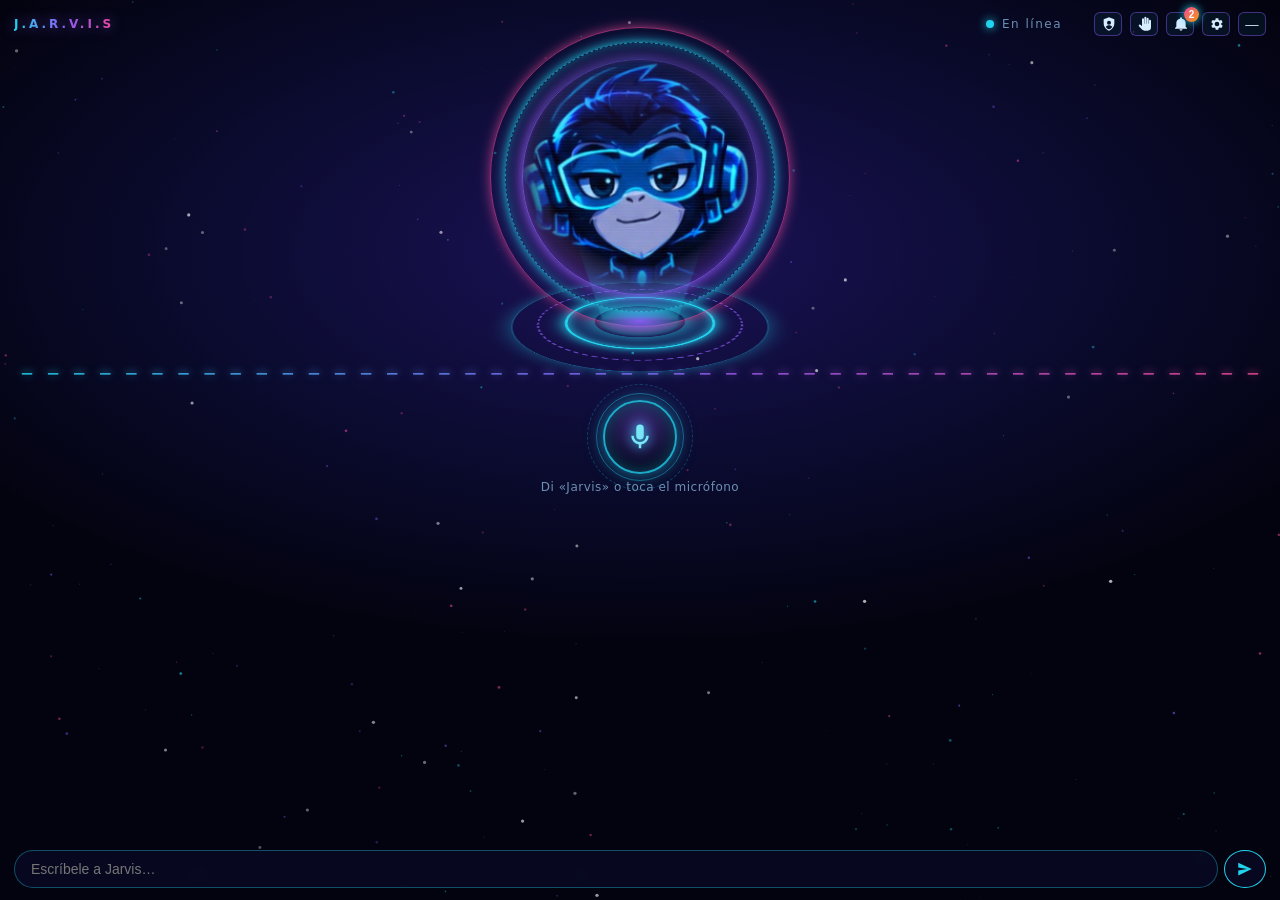
==== commit 6d1fc1ed: "Conversación gratis con Gemini (opción por defecto) y selector de cerebro en Ajustes Co-Authored-By:" ====
--- a/jarvis/ui/index.html
+++ b/jarvis/ui/index.html
@@ -78,7 +78,18 @@
   <aside class="ajustes" id="panelAjustes" hidden>
     <div class="ajustes-caja agenda">
       <h2>Ajustes</h2>
-      <label>Clave de Claude (para conversar)
+      <label>Cerebro para conversar
+        <select id="proveedor">
+          <option value="gemini">Gemini de Google (gratis)</option>
+          <option value="claude">Claude (de pago)</option>
+        </select>
+      </label>
+      <label id="campoGemini">Clave de Gemini
+        <input type="password" id="claveGemini" placeholder="AIza…" autocomplete="off">
+        <small id="geminiEstado"></small>
+        <small>¿No tienes? Entra a <b>aistudio.google.com</b> → «Get API key» → «Crear clave de API». Es gratis.</small>
+      </label>
+      <label id="campoClaude" hidden>Clave de Claude
         <input type="password" id="clave" placeholder="sk-ant-…" autocomplete="off">
         <small id="claveEstado">Sin clave: Jarvis solo hace las órdenes del computador.</small>
       </label>
--- a/jarvis/ui/style.css
+++ b/jarvis/ui/style.css
@@ -242,3 +242,4 @@
 @media (prefers-reduced-motion: reduce) {
   *, *::before, *::after { animation-duration: .01ms !important; animation-iteration-count: 1 !important; transition: none !important; }
 }
+.ajustes label[hidden] { display: none; }
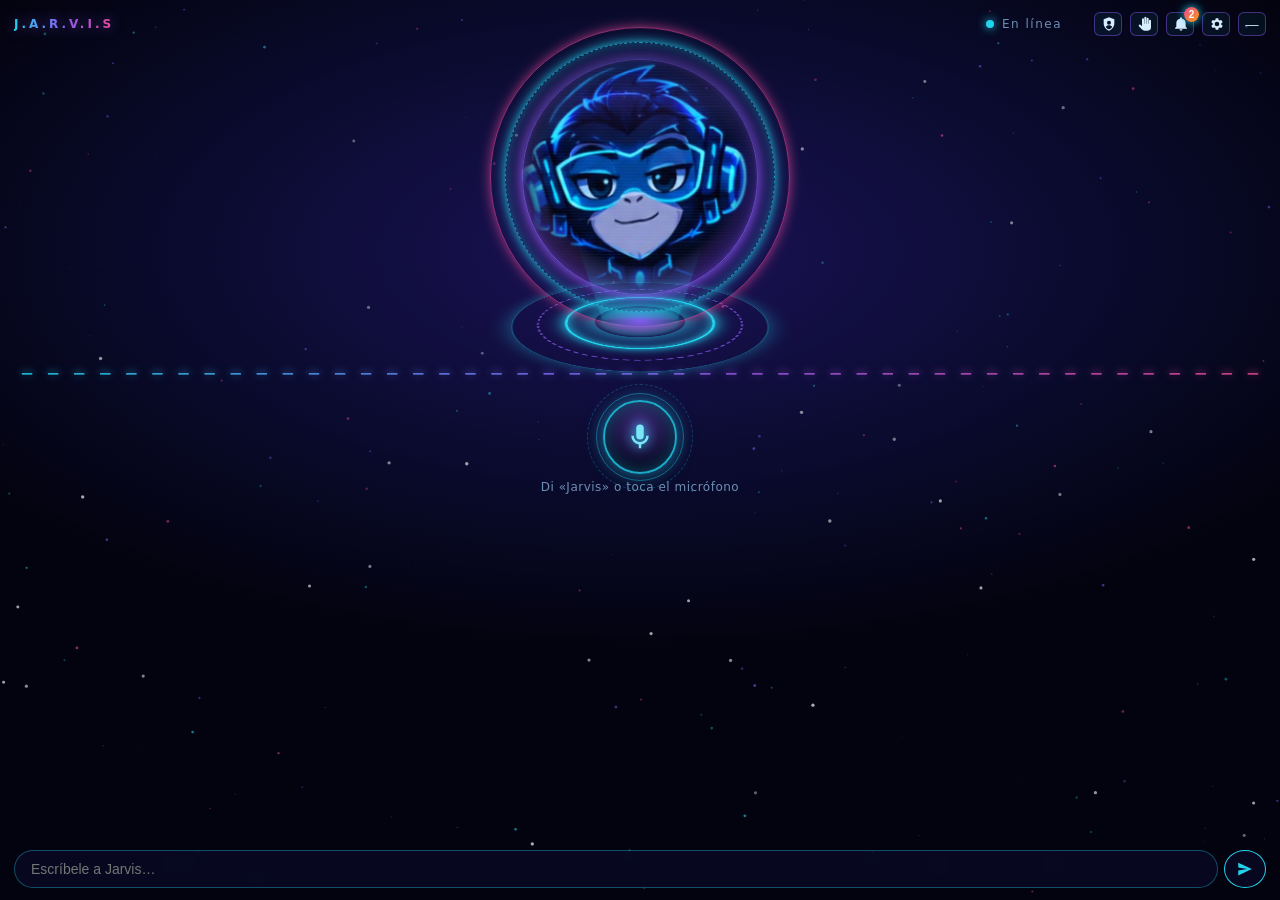
==== commit 723a2c81: "Versión 6: Ollama sin internet, ordenar carpetas, música, dictado, pantalla, notificaciones y letras" ====
--- a/jarvis/ui/index.html
+++ b/jarvis/ui/index.html
@@ -81,9 +81,14 @@
       <label>Cerebro para conversar
         <select id="proveedor">
           <option value="gemini">Gemini de Google (gratis)</option>
+          <option value="ollama">Ollama (gratis y sin internet)</option>
           <option value="claude">Claude (de pago)</option>
         </select>
       </label>
+      <div id="campoOllama" class="campo" hidden>
+        <small id="ollamaEstado">Revisando Ollama…</small>
+        <div class="chips"><button type="button" id="btnOllama">⬇️ Instalar Ollama (unos 2 GB)</button></div>
+      </div>
       <label id="campoGemini">Clave de Gemini
         <input type="password" id="claveGemini" placeholder="AIza…" autocomplete="off">
         <small id="geminiEstado"></small>
--- a/jarvis/ui/style.css
+++ b/jarvis/ui/style.css
@@ -243,3 +243,4 @@
   *, *::before, *::after { animation-duration: .01ms !important; animation-iteration-count: 1 !important; transition: none !important; }
 }
 .ajustes label[hidden] { display: none; }
+.campo { display: flex; flex-direction: column; gap: 6px; } .campo[hidden] { display: none; }
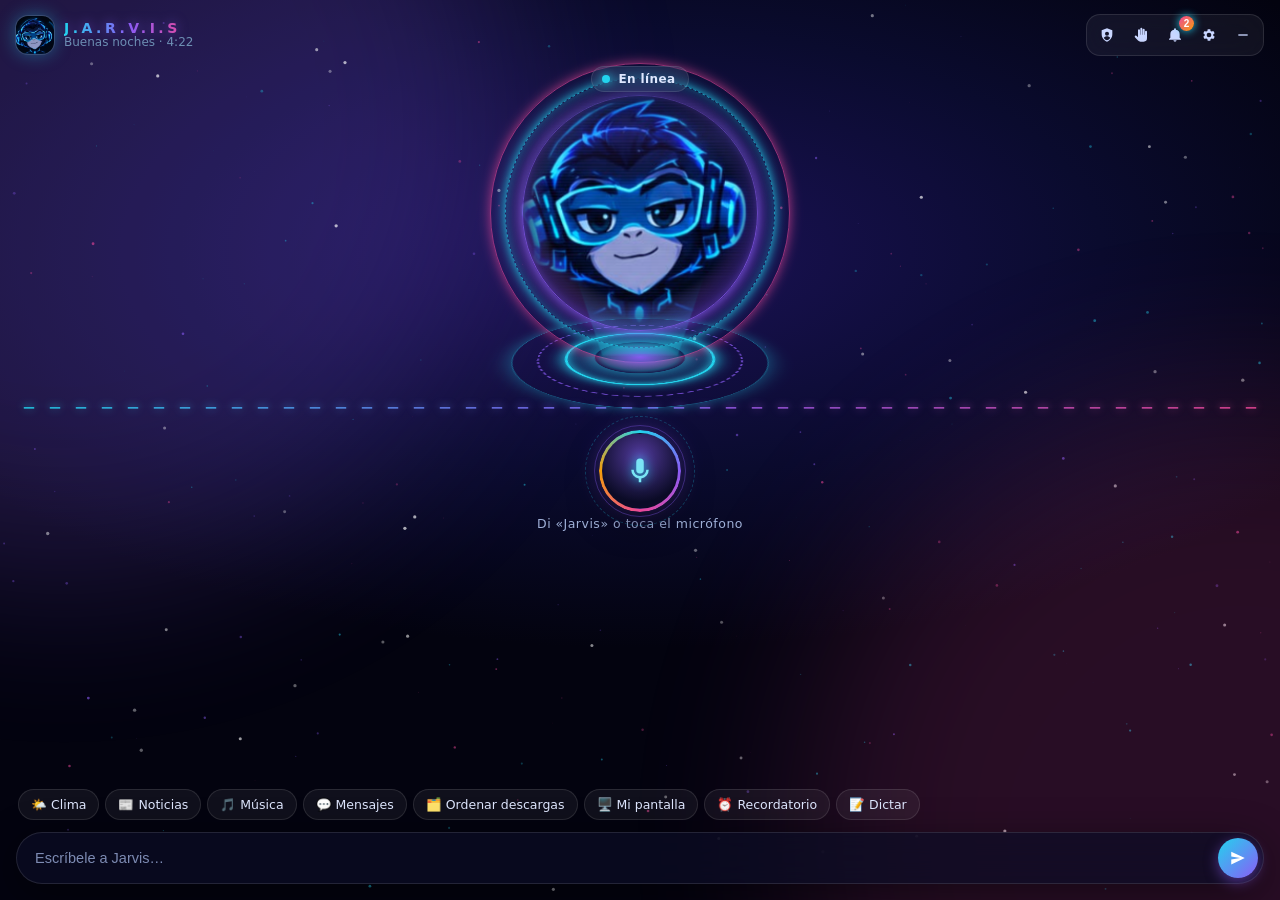
==== commit b5259dc9: "Diseño nuevo: barra con saludo, estado flotante, atajos rápidos, chat y ajustes de vidrio - Barra su" ====
--- a/jarvis/ui/index.html
+++ b/jarvis/ui/index.html
@@ -11,9 +11,14 @@
 
   <main class="marco">
     <header class="barra">
-      <span class="titulo">J.A.R.V.I.S</span>
-      <span class="estado-punto" id="punto"></span>
-      <span class="estado-texto" id="estadoTexto">Iniciando…</span>
+      <div class="marca">
+        <img class="logo" src="assets/expresiones/normal.png" alt="">
+        <div class="marca-texto">
+          <span class="titulo">J.A.R.V.I.S</span>
+          <span class="saludo" id="saludo">Hola</span>
+        </div>
+      </div>
+      <nav class="herramientas">
       <button class="icono-btn" id="btnVigilar" title="Vigilar el computador mientras no estás" aria-label="Vigilar">
         <svg viewBox="0 0 24 24" width="16" height="16"><path fill="currentColor" d="M12 2 4 5v6c0 5 3.4 9.7 8 11 4.6-1.3 8-6 8-11V5Zm0 5a3 3 0 1 1 0 6 3 3 0 0 1 0-6Zm0 13c-2-.7-3.7-2.1-4.8-4 .9-1.4 2.8-2.3 4.8-2.3s3.9.9 4.8 2.3c-1.1 1.9-2.8 3.3-4.8 4Z"/></svg>
       </button>
@@ -27,8 +32,13 @@
       <button class="icono-btn" id="btnAjustes" title="Ajustes" aria-label="Ajustes">
         <svg viewBox="0 0 24 24" width="16" height="16"><path fill="currentColor" d="M19.4 13a7.6 7.6 0 0 0 0-2l2.1-1.6-2-3.5-2.5 1a7.3 7.3 0 0 0-1.7-1L15 3.3h-4l-.4 2.6a7.3 7.3 0 0 0-1.7 1l-2.5-1-2 3.5L6.5 11a7.6 7.6 0 0 0 0 2l-2.1 1.6 2 3.5 2.5-1a7.3 7.3 0 0 0 1.7 1l.4 2.6h4l.4-2.6a7.3 7.3 0 0 0 1.7-1l2.5 1 2-3.5ZM13 15.5A3.5 3.5 0 1 1 13 8.5a3.5 3.5 0 0 1 0 7Z" transform="translate(-1 0)"/></svg>
       </button>
-      <button class="icono-btn" id="btnOcultar" title="Seguir en segundo plano" aria-label="Ocultar">—</button>
+      <button class="icono-btn" id="btnOcultar" title="Seguir en segundo plano" aria-label="Ocultar">
+        <svg viewBox="0 0 24 24" width="16" height="16"><path fill="currentColor" d="M5 11h14v2H5z"/></svg>
+      </button>
+      </nav>
     </header>
+
+    <div class="estado-chip" id="estadoChip"><span class="estado-punto" id="punto"></span><span class="estado-texto" id="estadoTexto">Iniciando…</span></div>
 
     <!-- Escena 3D del holograma -->
     <section class="escena" id="escena">
@@ -66,18 +76,30 @@
     <section class="chat" id="chat"></section>
     <ul class="resultados" id="resultados"></ul>
 
-    <form class="entrada" id="formulario">
-      <input id="texto" autocomplete="off" placeholder="Escríbele a Jarvis…">
-      <button type="submit" class="enviar" aria-label="Enviar">
-        <svg viewBox="0 0 24 24" width="18" height="18"><path fill="currentColor" d="M3 20.5 21 12 3 3.5v6.6l12 1.9-12 1.9z"/></svg>
-      </button>
-    </form>
+    <div class="dock">
+      <div class="atajos" id="atajos">
+        <button type="button" data-texto="¿Qué clima hace hoy?">🌤️ Clima</button>
+        <button type="button" data-texto="Dame las noticias">📰 Noticias</button>
+        <button type="button" data-completar="Pon en YouTube ">🎵 Música</button>
+        <button type="button" data-texto="¿Tengo mensajes nuevos?">💬 Mensajes</button>
+        <button type="button" data-texto="Ordena mis descargas por tipo">🗂️ Ordenar descargas</button>
+        <button type="button" data-texto="¿Qué hay en mi pantalla?">🖥️ Mi pantalla</button>
+        <button type="button" data-completar="Recuérdame en 20 minutos ">⏰ Recordatorio</button>
+        <button type="button" data-texto="Dicta un documento">📝 Dictar</button>
+      </div>
+      <form class="entrada" id="formulario">
+        <input id="texto" autocomplete="off" placeholder="Escríbele a Jarvis…">
+        <button type="submit" class="enviar" aria-label="Enviar">
+          <svg viewBox="0 0 24 24" width="18" height="18"><path fill="currentColor" d="M3 20.5 21 12 3 3.5v6.6l12 1.9-12 1.9z"/></svg>
+        </button>
+      </form>
+    </div>
   </main>
 
   <!-- Panel de ajustes -->
   <aside class="ajustes" id="panelAjustes" hidden>
     <div class="ajustes-caja agenda">
-      <h2>Ajustes</h2>
+      <div class="cabeza"><h2>Ajustes</h2><button type="button" class="cerrar" data-cerrar aria-label="Cerrar">✕</button></div>
       <label>Cerebro para conversar
         <select id="proveedor">
           <option value="gemini">Gemini de Google (gratis)</option>
@@ -105,7 +127,15 @@
           <option value="windows">Voz de Windows</option>
         </select>
       </label>
-      <label>Colores
+      <div class="campo">Colores
+        <div class="temas" id="temas" role="radiogroup" aria-label="Colores">
+          <button type="button" data-tema="aurora" title="Aurora"><i></i>Aurora</button>
+          <button type="button" data-tema="oceano" title="Océano"><i></i>Océano</button>
+          <button type="button" data-tema="esmeralda" title="Esmeralda"><i></i>Esmeralda</button>
+          <button type="button" data-tema="atardecer" title="Atardecer"><i></i>Atardecer</button>
+        </div>
+      </div>
+      <label hidden>Colores
         <select id="tema">
           <option value="aurora">Aurora (multicolor)</option>
           <option value="oceano">Océano (azul original)</option>
@@ -148,7 +178,7 @@
   <!-- Panel de agenda: recordatorios, rutinas y memoria -->
   <aside class="ajustes" id="panelAgenda" hidden>
     <div class="ajustes-caja agenda">
-      <h2>Tu agenda</h2>
+      <div class="cabeza"><h2>Tu agenda</h2><button type="button" class="cerrar" data-cerrar aria-label="Cerrar">✕</button></div>
       <section>
         <h3>Recordatorios y alarmas</h3>
         <ul class="lista" id="listaAvisos"></ul>
--- a/jarvis/ui/style.css
+++ b/jarvis/ui/style.css
@@ -244,3 +244,139 @@
 }
 .ajustes label[hidden] { display: none; }
 .campo { display: flex; flex-direction: column; gap: 6px; } .campo[hidden] { display: none; }
+
+/* =====================================================================
+   v7: diseño moderno (vidrio, cápsulas, atajos y panel lateral)
+   ===================================================================== */
+:root { --vidrio: rgba(255, 255, 255, .055); --vidrio-borde: rgba(255, 255, 255, .11); --radio: 18px;
+  --sombra: 0 10px 40px rgba(0, 0, 0, .45); }
+body { font-family: "Segoe UI Variable Display", "Segoe UI Variable", "Segoe UI", system-ui, sans-serif; }
+/* manchas de color que se mueven despacio en el fondo */
+body::before, body::after { content: ""; position: fixed; z-index: 0; width: 70vmax; height: 70vmax; border-radius: 50%;
+  filter: blur(90px); opacity: .22; pointer-events: none; animation: deriva 26s ease-in-out infinite alternate; }
+body::before { left: -30vmax; top: -25vmax; background: var(--c2); }
+body::after { right: -32vmax; bottom: -30vmax; background: var(--c3); animation-delay: -13s; opacity: .16; }
+.marco { padding: 14px 16px 16px; gap: 6px; }
+
+/* barra superior: marca a la izquierda, herramientas en una cápsula */
+.barra { gap: 10px; letter-spacing: 0; }
+.marca { display: flex; align-items: center; gap: 10px; min-width: 0; }
+.logo { width: 38px; height: 38px; border-radius: 12px; object-fit: cover; flex: none;
+  background: color-mix(in srgb, var(--c2) 30%, #0a0b26); box-shadow: 0 0 0 1px var(--vidrio-borde), 0 0 18px color-mix(in srgb, var(--c1) 40%, transparent); }
+.marca-texto { display: flex; flex-direction: column; min-width: 0; line-height: 1.15; }
+.titulo { font-size: 14px; letter-spacing: 3.5px; }
+.saludo { font-size: 12px; color: var(--tenue); white-space: nowrap; overflow: hidden; text-overflow: ellipsis; }
+.herramientas { margin-left: auto; display: flex; gap: 2px; padding: 4px; border-radius: 14px; flex: none;
+  background: var(--vidrio); border: 1px solid var(--vidrio-borde); backdrop-filter: blur(14px); }
+.icono-btn, .icono-btn:hover { width: 32px; height: 32px; border-radius: 10px; border: none; background: transparent; color: #c9d6ff; }
+.icono-btn:hover { background: rgba(255, 255, 255, .09); color: #fff; }
+.icono-btn:focus-visible, .atajos button:focus-visible, .temas button:focus-visible { outline: 2px solid var(--c1); outline-offset: 2px; }
+#btnGestos.activo { background: linear-gradient(135deg, var(--c1), var(--c2)); color: #fff; box-shadow: 0 0 14px color-mix(in srgb, var(--c1) 60%, transparent); }
+.insignia { top: -3px; right: -3px; }
+
+/* estado como chip flotante encima del holograma */
+.estado-chip { align-self: center; display: inline-flex; align-items: center; gap: 8px; margin-top: 4px; padding: 5px 12px 5px 10px;
+  border-radius: 999px; background: var(--vidrio); border: 1px solid var(--vidrio-borde); backdrop-filter: blur(12px);
+  font-size: 12px; font-weight: 600; letter-spacing: .4px; position: relative; z-index: 2; transition: border-color .3s, box-shadow .3s; }
+.estado-chip .estado-punto { margin: 0; }
+.estado-texto { min-width: 0; color: #dfe7ff; }
+body[data-estado="escuchando"] .estado-chip { border-color: #34d39988; box-shadow: 0 0 18px #34d39944; }
+body[data-estado="pensando"] .estado-chip { border-color: #a78bfa88; box-shadow: 0 0 18px #a78bfa44; }
+body[data-estado="hablando"] .estado-chip { border-color: color-mix(in srgb, var(--c3) 55%, transparent); box-shadow: 0 0 18px color-mix(in srgb, var(--c3) 30%, transparent); }
+body.vigilando .marco::before { top: 64px; }
+.escena { margin-top: -18px; }
+.gesto { top: 320px; background: rgba(12, 14, 40, .8); backdrop-filter: blur(12px); border-radius: 999px; }
+
+/* micrófono con anillo de colores que gira */
+.mic { width: 78px; height: 78px; outline: none; background: radial-gradient(circle at 50% 30%, color-mix(in srgb, var(--c2) 55%, #14143a), #0b0b26 72%);
+  box-shadow: 0 12px 32px rgba(0, 0, 0, .5), 0 0 26px color-mix(in srgb, var(--c2) 45%, transparent); }
+.mic::before { content: ""; position: absolute; inset: -4px; border-radius: 50%; padding: 3px;
+  background: conic-gradient(from 0deg, var(--c1), var(--c2), var(--c3), var(--c4), var(--c1));
+  -webkit-mask: linear-gradient(#000 0 0) content-box, linear-gradient(#000 0 0); -webkit-mask-composite: xor;
+  mask: linear-gradient(#000 0 0) content-box exclude, linear-gradient(#000 0 0); animation: rodar 6s linear infinite; }
+body[data-estado="escuchando"] .mic::before, body[data-estado="pensando"] .mic::before { animation-duration: 1.4s; }
+.orbita { border-color: color-mix(in srgb, var(--c2) 35%, transparent); }
+.pista { font-size: 12.5px; color: #9fb0d8; }
+
+/* conversación */
+.chat { gap: 10px; padding: 10px 2px 6px; }
+.msg { font-size: 14.5px; line-height: 1.45; padding: 10px 14px; border-radius: var(--radio); box-shadow: 0 6px 20px rgba(0, 0, 0, .25); }
+.msg.yo { border: none; border-bottom-right-radius: 6px; color: #fff;
+  background: linear-gradient(135deg, var(--c2), color-mix(in srgb, var(--c3) 85%, var(--c2))); }
+.msg.jarvis { position: relative; margin-left: 34px; max-width: calc(86% - 34px); border-bottom-left-radius: 6px;
+  background: var(--vidrio); border: 1px solid var(--vidrio-borde); backdrop-filter: blur(14px); }
+.msg.jarvis::before { content: ""; position: absolute; left: -34px; bottom: 0; width: 26px; height: 26px; border-radius: 50%;
+  background: url("assets/expresiones/normal.png") center / cover, #14143a; box-shadow: 0 0 0 1px var(--vidrio-borde), 0 0 10px color-mix(in srgb, var(--c1) 45%, transparent); }
+.msg.jarvis + .msg.jarvis::before { display: none; }
+.msg.error { border-color: color-mix(in srgb, var(--alerta) 60%, transparent); background: rgba(255, 90, 110, .08); }
+.resultados li { background: var(--vidrio); border-color: var(--vidrio-borde); border-radius: 12px; padding: 8px 10px; backdrop-filter: blur(10px); }
+.resultados b { display: grid; place-items: center; width: 22px; height: 22px; border-radius: 7px; font-size: 12px; color: #fff;
+  background: linear-gradient(135deg, var(--c1), var(--c2)); }
+
+/* abajo: atajos + caja de texto en un mismo bloque */
+.dock { flex: 0 0 auto; display: flex; flex-direction: column; gap: 8px; }
+.atajos { display: flex; gap: 6px; overflow-x: auto; padding: 2px 2px 4px; scrollbar-width: none;
+  -webkit-mask-image: linear-gradient(to right, #000 88%, transparent); mask-image: linear-gradient(to right, #000 88%, transparent); }
+.atajos::-webkit-scrollbar { display: none; }
+.atajos button { flex: none; padding: 7px 12px; border-radius: 999px; font: inherit; font-size: 12.5px; color: #dfe7ff; cursor: pointer;
+  background: var(--vidrio); border: 1px solid var(--vidrio-borde); backdrop-filter: blur(12px); transition: transform .15s, background .2s, border-color .2s; }
+.atajos button:hover { background: color-mix(in srgb, var(--c2) 22%, transparent); border-color: color-mix(in srgb, var(--c2) 60%, transparent); transform: translateY(-1px); }
+.entrada { align-items: center; gap: 4px; padding: 5px 5px 5px 6px; border-radius: 999px; background: rgba(12, 14, 38, .7);
+  border: 1px solid var(--vidrio-borde); backdrop-filter: blur(16px); box-shadow: var(--sombra); transition: border-color .2s, box-shadow .2s; }
+.entrada:focus-within { border-color: color-mix(in srgb, var(--c1) 60%, transparent); box-shadow: var(--sombra), 0 0 0 3px color-mix(in srgb, var(--c1) 18%, transparent); }
+.entrada input, .entrada input:focus { background: transparent; border: none; box-shadow: none; backdrop-filter: none; padding: 9px 12px; font-size: 14.5px; }
+.entrada input::placeholder { color: #7d8bb3; }
+.entrada .enviar { width: 40px; height: 40px; flex: none; border: none; color: #fff;
+  background: linear-gradient(135deg, var(--c1), var(--c2)); box-shadow: 0 4px 14px color-mix(in srgb, var(--c2) 50%, transparent); transition: transform .15s; }
+.entrada .enviar:hover { background: linear-gradient(135deg, var(--c1), var(--c2)); transform: scale(1.06); }
+
+/* paneles: hoja lateral de vidrio */
+.ajustes { place-items: stretch end; background: rgba(2, 3, 12, .55); backdrop-filter: blur(6px); }
+.ajustes-caja, .ajustes-caja.agenda { width: min(430px, calc(100% - 20px)); max-height: none; height: calc(100% - 20px); margin: 10px; overflow-y: auto;
+  border-radius: 22px; padding: 20px; gap: 16px; border: 1px solid var(--vidrio-borde);
+  background: linear-gradient(180deg, rgba(22, 22, 58, .92), rgba(10, 10, 32, .95)); box-shadow: -20px 0 60px rgba(0, 0, 0, .5);
+  animation: entrar .28s cubic-bezier(.2, .8, .2, 1) both; }
+.ajustes-caja::-webkit-scrollbar { width: 6px; } .ajustes-caja::-webkit-scrollbar-thumb { background: rgba(255,255,255,.15); border-radius: 3px; }
+.cabeza { display: flex; align-items: center; justify-content: space-between; position: sticky; top: -20px; margin: -20px -20px 0; padding: 18px 20px 12px;
+  background: linear-gradient(rgba(22, 22, 58, .98), rgba(22, 22, 58, .85)); backdrop-filter: blur(10px); z-index: 1; border-radius: 22px 22px 0 0; }
+.ajustes h2 { font-size: 20px; letter-spacing: .3px; }
+.cerrar { width: 32px; height: 32px; border-radius: 10px; border: 1px solid var(--vidrio-borde); background: var(--vidrio); color: #dfe7ff; cursor: pointer; font-size: 14px; }
+.cerrar:hover { background: rgba(255, 255, 255, .12); }
+.ajustes section { padding: 14px; border: 1px solid var(--vidrio-borde); border-radius: 16px; background: rgba(255, 255, 255, .03); gap: 10px; }
+.ajustes h3, .agenda h3 { font-size: 12px; color: #dfe7ff; letter-spacing: 1.2px; }
+.ajustes label, .campo { font-size: 13px; color: #c9d4f5; font-weight: 500; }
+.ajustes input[type=password], .ajustes select { background: rgba(0, 0, 0, .3); border: 1px solid var(--vidrio-borde); border-radius: 12px; padding: 10px 12px; font-size: 13.5px; outline: none; }
+.ajustes input[type=password]:focus, .ajustes select:focus { border-color: color-mix(in srgb, var(--c1) 70%, transparent); box-shadow: 0 0 0 3px color-mix(in srgb, var(--c1) 18%, transparent); }
+.ajustes small { color: #8e9bc4; font-weight: 400; line-height: 1.45; }
+/* interruptores en lugar de casillas */
+.ajustes label.fila { flex-direction: row-reverse; justify-content: space-between; gap: 12px; line-height: 1.35; }
+.ajustes input[type=checkbox] { appearance: none; -webkit-appearance: none; flex: none; position: relative; width: 40px; height: 23px; margin: 0;
+  border-radius: 999px; background: rgba(255, 255, 255, .14); cursor: pointer; transition: background .2s; }
+.ajustes input[type=checkbox]::after { content: ""; position: absolute; top: 3px; left: 3px; width: 17px; height: 17px; border-radius: 50%;
+  background: #fff; box-shadow: 0 2px 6px rgba(0, 0, 0, .4); transition: transform .2s cubic-bezier(.2, .8, .2, 1); }
+.ajustes input[type=checkbox]:checked { background: linear-gradient(135deg, var(--c1), var(--c2)); }
+.ajustes input[type=checkbox]:checked::after { transform: translateX(17px); }
+.ajustes input[type=checkbox]:disabled { cursor: not-allowed; }
+/* selector de colores con muestras */
+.temas { display: grid; grid-template-columns: repeat(4, 1fr); gap: 8px; }
+.temas button { display: flex; flex-direction: column; align-items: center; gap: 6px; padding: 10px 4px 8px; border-radius: 14px; cursor: pointer;
+  font: inherit; font-size: 11.5px; color: #c9d4f5; background: rgba(255, 255, 255, .03); border: 1px solid var(--vidrio-borde); transition: border-color .2s, background .2s; }
+.temas button i { width: 30px; height: 30px; border-radius: 50%; box-shadow: inset 0 0 0 2px rgba(255, 255, 255, .25); }
+.temas [data-tema="aurora"] i { background: conic-gradient(#22d3ee, #8b5cf6, #ec4899, #f59e0b, #22d3ee); }
+.temas [data-tema="oceano"] i { background: conic-gradient(#1fa3ff, #63c6ff, #3b82f6, #93c5fd, #1fa3ff); }
+.temas [data-tema="esmeralda"] i { background: conic-gradient(#34d399, #22d3ee, #a3e635, #facc15, #34d399); }
+.temas [data-tema="atardecer"] i { background: conic-gradient(#fb923c, #f43f5e, #c026d3, #facc15, #fb923c); }
+.temas button.activo { border-color: var(--c1); background: color-mix(in srgb, var(--c1) 12%, transparent); color: #fff; }
+.chips button { border-radius: 999px; padding: 7px 13px; background: var(--vidrio); border-color: var(--vidrio-borde); }
+.botones { position: sticky; bottom: -20px; margin: 0 -20px -20px; padding: 14px 20px 18px; background: linear-gradient(rgba(12,12,36,.75), rgba(10,10,32,.98) 40%); backdrop-filter: blur(8px); border-top: 1px solid var(--vidrio-borde); }
+.botones button { border-radius: 12px; padding: 10px 16px; font: inherit; font-size: 13.5px; border-color: var(--vidrio-borde); }
+.botones .primario { padding: 10px 22px; box-shadow: 0 6px 18px color-mix(in srgb, var(--c2) 45%, transparent); }
+.lista li { background: rgba(255, 255, 255, .04); border-color: var(--vidrio-borde); border-radius: 12px; padding: 8px 10px; }
+#qr { border-radius: 14px; }
+
+@keyframes deriva { from { transform: translate(0, 0) scale(1); } to { transform: translate(14vmax, 10vmax) scale(1.15); } }
+@keyframes entrar { from { opacity: 0; transform: translateX(30px); } to { opacity: 1; transform: none; } }
+@media (max-height: 760px) { .escena { margin: -26px 0 -18px; } }
+.ajustes { place-items: start end; }
+.ajustes-caja, .ajustes-caja.agenda { height: auto; max-height: calc(100% - 20px); }
+.estado-chip .estado-punto.vivo { background: var(--estado); box-shadow: 0 0 10px var(--estado); }
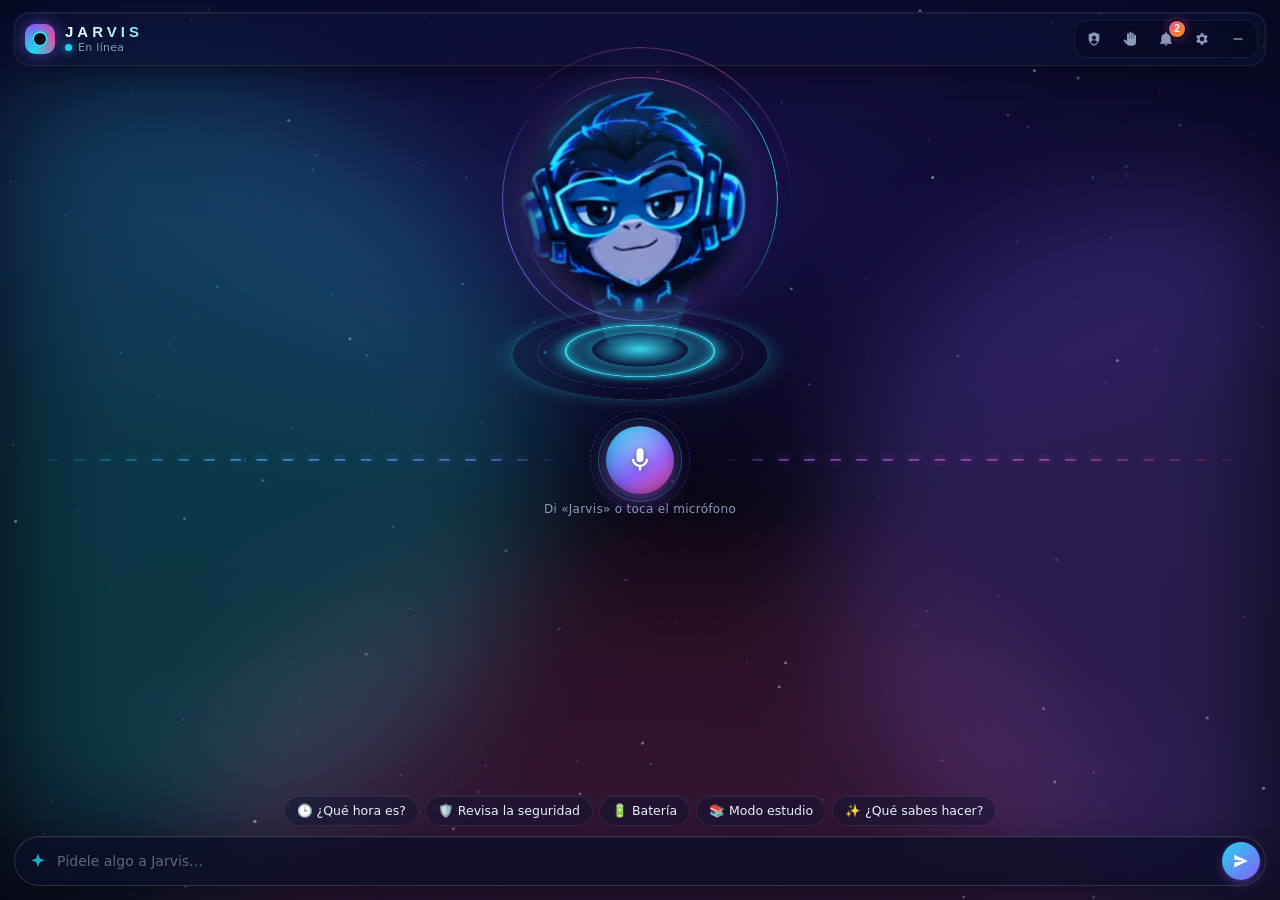
==== commit 92155512: "Ollama más rápido, modo automático y órdenes dichas de forma natural - Ollama: mensaje del sistema c" ====
--- a/jarvis/ui/index.html
+++ b/jarvis/ui/index.html
@@ -8,17 +8,18 @@
 </head>
 <body data-estado="esperando" data-tema="aurora">
   <canvas id="fondo"></canvas>
+  <div class="aurora" aria-hidden="true"><i></i><i></i><i></i></div>
 
   <main class="marco">
     <header class="barra">
       <div class="marca">
-        <img class="logo" src="assets/expresiones/normal.png" alt="">
+        <span class="logo" aria-hidden="true"></span>
         <div class="marca-texto">
-          <span class="titulo">J.A.R.V.I.S</span>
-          <span class="saludo" id="saludo">Hola</span>
-        </div>
-      </div>
-      <nav class="herramientas">
+          <span class="titulo">JARVIS</span>
+          <span class="estado-chip"><span class="estado-punto" id="punto"></span><span class="estado-texto" id="estadoTexto">Iniciando…</span></span>
+        </div>
+      </div>
+      <nav class="acciones">
       <button class="icono-btn" id="btnVigilar" title="Vigilar el computador mientras no estás" aria-label="Vigilar">
         <svg viewBox="0 0 24 24" width="16" height="16"><path fill="currentColor" d="M12 2 4 5v6c0 5 3.4 9.7 8 11 4.6-1.3 8-6 8-11V5Zm0 5a3 3 0 1 1 0 6 3 3 0 0 1 0-6Zm0 13c-2-.7-3.7-2.1-4.8-4 .9-1.4 2.8-2.3 4.8-2.3s3.9.9 4.8 2.3c-1.1 1.9-2.8 3.3-4.8 4Z"/></svg>
       </button>
@@ -37,8 +38,6 @@
       </button>
       </nav>
     </header>
-
-    <div class="estado-chip" id="estadoChip"><span class="estado-punto" id="punto"></span><span class="estado-texto" id="estadoTexto">Iniciando…</span></div>
 
     <!-- Escena 3D del holograma -->
     <section class="escena" id="escena">
@@ -62,53 +61,59 @@
     </section>
 
     <div class="gesto" id="gesto" hidden></div>
-    <canvas class="onda" id="onda" height="60"></canvas>
-
-    <!-- Micrófono en el centro -->
+
+    <!-- Consola de voz: onda + micrófono -->
     <section class="centro">
-      <button class="mic" id="btnMic" title="Hablar" aria-label="Hablar">
-        <span class="orbita o1"></span><span class="orbita o2"></span>
-        <svg viewBox="0 0 24 24" width="30" height="30"><path fill="currentColor" d="M12 14a3 3 0 0 0 3-3V5a3 3 0 0 0-6 0v6a3 3 0 0 0 3 3Zm5-3a5 5 0 0 1-10 0H5a7 7 0 0 0 6 6.92V21h2v-3.08A7 7 0 0 0 19 11h-2Z"/></svg>
-      </button>
+      <div class="consola">
+        <canvas class="onda" id="onda" height="60"></canvas>
+        <button class="mic" id="btnMic" title="Hablar" aria-label="Hablar">
+          <span class="orbita o1"></span><span class="orbita o2"></span>
+          <svg viewBox="0 0 24 24" width="28" height="28"><path fill="currentColor" d="M12 14a3 3 0 0 0 3-3V5a3 3 0 0 0-6 0v6a3 3 0 0 0 3 3Zm5-3a5 5 0 0 1-10 0H5a7 7 0 0 0 6 6.92V21h2v-3.08A7 7 0 0 0 19 11h-2Z"/></svg>
+        </button>
+      </div>
       <div class="pista" id="pista">Di «Jarvis» o toca el micrófono</div>
     </section>
 
     <section class="chat" id="chat"></section>
+    <div class="sugerencias" aria-label="Sugerencias">
+      <button type="button" data-orden="¿Qué hora es?">🕒 ¿Qué hora es?</button>
+      <button type="button" data-orden="Revisa la seguridad">🛡️ Revisa la seguridad</button>
+      <button type="button" data-orden="¿Cuánta batería tengo?">🔋 Batería</button>
+      <button type="button" data-orden="Modo estudio">📚 Modo estudio</button>
+      <button type="button" data-orden="Ayuda">✨ ¿Qué sabes hacer?</button>
+    </div>
     <ul class="resultados" id="resultados"></ul>
 
-    <div class="dock">
-      <div class="atajos" id="atajos">
-        <button type="button" data-texto="¿Qué clima hace hoy?">🌤️ Clima</button>
-        <button type="button" data-texto="Dame las noticias">📰 Noticias</button>
-        <button type="button" data-completar="Pon en YouTube ">🎵 Música</button>
-        <button type="button" data-texto="¿Tengo mensajes nuevos?">💬 Mensajes</button>
-        <button type="button" data-texto="Ordena mis descargas por tipo">🗂️ Ordenar descargas</button>
-        <button type="button" data-texto="¿Qué hay en mi pantalla?">🖥️ Mi pantalla</button>
-        <button type="button" data-completar="Recuérdame en 20 minutos ">⏰ Recordatorio</button>
-        <button type="button" data-texto="Dicta un documento">📝 Dictar</button>
-      </div>
-      <form class="entrada" id="formulario">
-        <input id="texto" autocomplete="off" placeholder="Escríbele a Jarvis…">
-        <button type="submit" class="enviar" aria-label="Enviar">
-          <svg viewBox="0 0 24 24" width="18" height="18"><path fill="currentColor" d="M3 20.5 21 12 3 3.5v6.6l12 1.9-12 1.9z"/></svg>
-        </button>
-      </form>
-    </div>
+    <form class="entrada" id="formulario">
+      <svg class="entrada-icono" viewBox="0 0 24 24" width="18" height="18" aria-hidden="true"><path fill="currentColor" d="M12 2 9.5 8.5 3 11l6.5 2.5L12 20l2.5-6.5L21 11l-6.5-2.5Z"/></svg>
+      <input id="texto" autocomplete="off" placeholder="Pídele algo a Jarvis…">
+      <button type="submit" class="enviar" aria-label="Enviar">
+        <svg viewBox="0 0 24 24" width="18" height="18"><path fill="currentColor" d="M3 20.5 21 12 3 3.5v6.6l12 1.9-12 1.9z"/></svg>
+      </button>
+    </form>
   </main>
 
   <!-- Panel de ajustes -->
   <aside class="ajustes" id="panelAjustes" hidden>
     <div class="ajustes-caja agenda">
-      <div class="cabeza"><h2>Ajustes</h2><button type="button" class="cerrar" data-cerrar aria-label="Cerrar">✕</button></div>
+      <h2>Ajustes</h2>
       <label>Cerebro para conversar
         <select id="proveedor">
+          <option value="auto">Automático: Gemini con internet, Ollama sin él (recomendado)</option>
           <option value="gemini">Gemini de Google (gratis)</option>
           <option value="ollama">Ollama (gratis y sin internet)</option>
           <option value="claude">Claude (de pago)</option>
         </select>
       </label>
       <div id="campoOllama" class="campo" hidden>
+        <label>Cerebro de Ollama
+          <select id="ollamaModelo">
+            <option value="qwen2.5:1.5b">Rápido (responde más o menos el doble de rápido)</option>
+            <option value="qwen2.5:3b">Más listo (más lento en portátiles sin tarjeta gráfica)</option>
+          </select>
+        </label>
         <small id="ollamaEstado">Revisando Ollama…</small>
+        <div class="chips"><button type="button" id="btnOllamaRapido" hidden>⬇️ Descargar el cerebro rápido (1 GB)</button></div>
         <div class="chips"><button type="button" id="btnOllama">⬇️ Instalar Ollama (unos 2 GB)</button></div>
       </div>
       <label id="campoGemini">Clave de Gemini
@@ -127,15 +132,7 @@
           <option value="windows">Voz de Windows</option>
         </select>
       </label>
-      <div class="campo">Colores
-        <div class="temas" id="temas" role="radiogroup" aria-label="Colores">
-          <button type="button" data-tema="aurora" title="Aurora"><i></i>Aurora</button>
-          <button type="button" data-tema="oceano" title="Océano"><i></i>Océano</button>
-          <button type="button" data-tema="esmeralda" title="Esmeralda"><i></i>Esmeralda</button>
-          <button type="button" data-tema="atardecer" title="Atardecer"><i></i>Atardecer</button>
-        </div>
-      </div>
-      <label hidden>Colores
+      <label>Colores
         <select id="tema">
           <option value="aurora">Aurora (multicolor)</option>
           <option value="oceano">Océano (azul original)</option>
@@ -178,7 +175,7 @@
   <!-- Panel de agenda: recordatorios, rutinas y memoria -->
   <aside class="ajustes" id="panelAgenda" hidden>
     <div class="ajustes-caja agenda">
-      <div class="cabeza"><h2>Tu agenda</h2><button type="button" class="cerrar" data-cerrar aria-label="Cerrar">✕</button></div>
+      <h2>Tu agenda</h2>
       <section>
         <h3>Recordatorios y alarmas</h3>
         <ul class="lista" id="listaAvisos"></ul>
--- a/jarvis/ui/style.css
+++ b/jarvis/ui/style.css
@@ -1,72 +1,115 @@
+/* =========================================================
+   Jarvis v6.1 · diseño "glass HUD"
+   Paneles de vidrio, luz de aurora y el holograma como protagonista.
+   ========================================================= */
 :root {
-  --fondo: #03030f;
-  --panel: rgba(10, 12, 40, .72);
+  --fondo: #04050d;
   /* paleta del tema (cambia con body[data-tema]) */
   --c1: #22d3ee; --c2: #8b5cf6; --c3: #ec4899; --c4: #f59e0b;
-  --cielo1: #1b1257; --cielo2: #0a0b2e;
+  --cielo1: #17114a; --cielo2: #070822;
   --neon: var(--c1);
-  --neon2: color-mix(in srgb, var(--c1) 60%, white);
-  --neon-suave: color-mix(in srgb, var(--c2) 55%, #0a0a2a);
-  --texto: #d6ecff;
-  --tenue: #6d8fb3;
+  --neon2: color-mix(in srgb, var(--c1) 55%, white);
+  --neon-suave: color-mix(in srgb, var(--c2) 45%, #0a0a2a);
+  --texto: #e8f1ff;
+  --tenue: #8a9bbb;
+  --apagado: #5b6884;
   --alerta: #ff5a6e;
+  --ok: #34d399;
+  /* vidrio */
+  --vidrio: rgba(16, 20, 48, .46);
+  --vidrio-fuerte: rgba(12, 15, 38, .78);
+  --borde: rgba(255, 255, 255, .08);
+  --borde-fuerte: rgba(255, 255, 255, .14);
+  --brillo: inset 0 1px 0 rgba(255, 255, 255, .06);
+  --sombra: 0 10px 30px -12px rgba(0, 0, 0, .7);
+  --radio: 18px;
   --nivel: 0;          /* volumen de la voz, 0..1 (lo mueve app.js) */
   --rx: 0deg;          /* inclinación 3D según el ratón */
   --ry: 0deg;
 }
 * { box-sizing: border-box; }
 html, body { margin: 0; height: 100%; color: var(--texto); overflow: hidden;
-  font-family: "Segoe UI Variable", "Segoe UI", system-ui, sans-serif; }
-body { background: radial-gradient(ellipse 80% 55% at 50% 28%, var(--cielo1) 0%, var(--cielo2) 45%, var(--fondo) 80%);
+  font-family: "Segoe UI Variable Text", "Segoe UI Variable", "Segoe UI", system-ui, sans-serif;
+  -webkit-font-smoothing: antialiased; }
+body { background:
+    radial-gradient(ellipse 90% 50% at 50% 22%, var(--cielo1) 0%, transparent 70%),
+    radial-gradient(ellipse 120% 70% at 50% 110%, color-mix(in srgb, var(--c2) 14%, transparent), transparent 60%),
+    linear-gradient(var(--cielo2), var(--fondo) 70%);
   transition: background .6s; }
 body[data-tema="oceano"] { --c1: #1fa3ff; --c2: #63c6ff; --c3: #3b82f6; --c4: #93c5fd; --cielo1: #0b2a55; --cielo2: #04102a; }
 body[data-tema="esmeralda"] { --c1: #34d399; --c2: #22d3ee; --c3: #a3e635; --c4: #facc15; --cielo1: #053b33; --cielo2: #031a1c; }
 body[data-tema="atardecer"] { --c1: #fb923c; --c2: #f43f5e; --c3: #c026d3; --c4: #facc15; --cielo1: #4a1033; --cielo2: #1c0717; }
-/* el estado también tiñe la escena: verde al escuchar, violeta al pensar, rojo en alerta */
+/* el estado tiñe la escena: verde al escuchar, violeta al pensar, color del tema al hablar */
+body { --estado: var(--c1); }
 body[data-estado="escuchando"] { --estado: #34d399; }
 body[data-estado="pensando"] { --estado: #a78bfa; }
 body[data-estado="hablando"] { --estado: var(--c3); }
-body { --estado: var(--c1); }
-#fondo { position: fixed; inset: 0; width: 100%; height: 100%; z-index: 0; }
-
-.marco { position: relative; z-index: 1; height: 100%; display: flex; flex-direction: column; gap: 8px; padding: 12px 14px; }
+body[data-estado="dormido"] { --estado: #64748b; }
+body[data-estado="sin_voz"] { --estado: var(--alerta); }
+::selection { background: color-mix(in srgb, var(--c2) 50%, transparent); }
+
+#fondo { position: fixed; inset: 0; width: 100%; height: 100%; z-index: 0; opacity: .7; }
+/* manchas de luz que se mueven despacio */
+.aurora { position: fixed; inset: 0; z-index: 0; pointer-events: none; overflow: hidden; filter: blur(60px); opacity: .55; }
+.aurora i { position: absolute; border-radius: 50%; mix-blend-mode: screen; }
+.aurora i:nth-child(1) { width: 60vw; height: 60vw; left: -18vw; top: 8vh; background: color-mix(in srgb, var(--c1) 45%, transparent); animation: deriva 22s ease-in-out infinite; }
+.aurora i:nth-child(2) { width: 55vw; height: 55vw; right: -20vw; top: 22vh; background: color-mix(in srgb, var(--c2) 50%, transparent); animation: deriva 28s ease-in-out -6s infinite reverse; }
+.aurora i:nth-child(3) { width: 70vw; height: 40vw; left: 15vw; bottom: -18vh; background: color-mix(in srgb, var(--c3) 30%, transparent); animation: deriva 34s ease-in-out -12s infinite; }
+
+.marco { position: relative; z-index: 1; height: 100%; display: flex; flex-direction: column; gap: 10px; padding: 12px 14px 14px; }
 
 /* ---------- barra superior ---------- */
-.barra { display: flex; align-items: center; gap: 8px; font-size: 12px; letter-spacing: 1.5px; }
-.titulo { font-weight: 800; letter-spacing: 3px; background: linear-gradient(90deg, var(--c1), var(--c2), var(--c3));
-  -webkit-background-clip: text; background-clip: text; color: transparent; filter: drop-shadow(0 0 6px color-mix(in srgb, var(--c2) 60%, transparent)); }
-.estado-punto { width: 8px; height: 8px; border-radius: 50%; background: var(--tenue); margin-left: auto; transition: background .3s, box-shadow .3s; }
-.estado-punto.vivo { background: var(--neon); box-shadow: 0 0 10px var(--neon); animation: latido 1.4s ease-in-out infinite; }
-.estado-punto.error { background: var(--alerta); box-shadow: 0 0 10px var(--alerta); }
-.estado-texto { color: var(--tenue); min-width: 84px; }
-.icono-btn { display: grid; place-items: center; width: 28px; height: 24px; background: color-mix(in srgb, var(--c1) 6%, transparent);
-  border: 1px solid color-mix(in srgb, var(--c1) 35%, transparent); color: var(--texto); border-radius: 6px; cursor: pointer; transition: background .2s, border-color .2s; }
-.icono-btn:hover { background: color-mix(in srgb, var(--c1) 18%, transparent); border-color: var(--neon); }
+.barra { display: flex; align-items: center; gap: 10px; padding: 7px 7px 7px 10px; border-radius: 16px;
+  background: var(--vidrio); border: 1px solid var(--borde); box-shadow: var(--brillo), var(--sombra);
+  backdrop-filter: blur(18px) saturate(1.4); }
+.marca { display: flex; align-items: center; gap: 10px; min-width: 0; }
+.logo { position: relative; flex: none; width: 30px; height: 30px; border-radius: 10px;
+  background: conic-gradient(from 210deg, var(--c1), var(--c2), var(--c3), var(--c1));
+  box-shadow: 0 0 18px color-mix(in srgb, var(--c2) 55%, transparent); animation: rodarFondo 10s linear infinite; }
+.logo::after { content: ""; position: absolute; inset: 7px; border-radius: 50%; background: #070a1c;
+  box-shadow: inset 0 0 0 2px color-mix(in srgb, var(--estado) 85%, white), 0 0 10px var(--estado); transition: box-shadow .4s; }
+.marca-texto { display: flex; flex-direction: column; gap: 2px; min-width: 0; }
+.titulo { font-family: "Segoe UI Variable Display", "Segoe UI", sans-serif; font-weight: 700; font-size: 15px; letter-spacing: 4px; line-height: 1;
+  background: linear-gradient(90deg, #fff, color-mix(in srgb, var(--c1) 60%, white)); -webkit-background-clip: text; background-clip: text; color: transparent; }
+.estado-chip { display: inline-flex; align-items: center; gap: 6px; font-size: 11px; color: var(--tenue); letter-spacing: .3px; }
+.estado-punto { width: 7px; height: 7px; border-radius: 50%; background: var(--apagado); flex: none; transition: background .3s, box-shadow .3s; }
+.estado-punto.vivo { background: var(--estado); box-shadow: 0 0 8px var(--estado); animation: latido 1.6s ease-in-out infinite; }
+.estado-punto.error { background: var(--alerta); box-shadow: 0 0 8px var(--alerta); }
+.estado-texto { white-space: nowrap; }
+.acciones { margin-left: auto; display: flex; gap: 4px; padding: 3px; border-radius: 12px; background: rgba(0, 0, 0, .22); border: 1px solid var(--borde); }
+.icono-btn { position: relative; display: grid; place-items: center; width: 32px; height: 30px; padding: 0; background: transparent;
+  border: 1px solid transparent; color: var(--tenue); border-radius: 9px; cursor: pointer; transition: background .2s, color .2s, border-color .2s, transform .15s; }
+.icono-btn:hover { background: rgba(255, 255, 255, .07); color: var(--texto); border-color: var(--borde-fuerte); }
+.icono-btn:active { transform: scale(.92); }
+.icono-btn:focus-visible, .mic:focus-visible, .chips button:focus-visible, .sugerencias button:focus-visible { outline: 2px solid var(--neon); outline-offset: 2px; }
 
 /* ---------- escena 3D ---------- */
-.escena { flex: 0 0 auto; height: 300px; perspective: 900px; display: grid; place-items: center; }
+.escena { position: relative; flex: 0 0 auto; height: 292px; perspective: 900px; display: grid; place-items: center; }
 .holo { position: relative; width: 280px; height: 290px; transform-style: preserve-3d;
   transform: rotateX(var(--rx)) rotateY(var(--ry)); transition: transform .25s ease-out; }
-.halo { position: absolute; left: 50%; top: 44%; width: 300px; height: 300px; border-radius: 50%;
-  transform: translate(-50%, -50%) translateZ(-60px) scale(calc(1 + var(--nivel) * .12));
-  background: radial-gradient(circle, color-mix(in srgb, var(--estado) 45%, transparent) 0%, color-mix(in srgb, var(--c2) 18%, transparent) 40%, transparent 70%);
-  filter: blur(6px); animation: respirar 5s ease-in-out infinite; transition: background .5s; }
-/* aura de colores que gira detrás del holograma */
-.halo::after { content: ""; position: absolute; inset: 18%; border-radius: 50%; opacity: .55; filter: blur(22px);
-  background: conic-gradient(from 0deg, var(--c1), var(--c2), var(--c3), var(--c4), var(--c1)); animation: rodar 12s linear infinite; }
-
-.anillo { position: absolute; left: 50%; top: 44%; border-radius: 50%; border: 1.5px solid color-mix(in srgb, var(--c2) 55%, transparent);
-  box-shadow: 0 0 12px color-mix(in srgb, var(--c1) 60%, transparent), inset 0 0 12px color-mix(in srgb, var(--c1) 35%, transparent); transform-style: preserve-3d; }
-.anillo.a1 { width: 270px; height: 270px; margin: -135px 0 0 -135px; animation: orbitaA 14s linear infinite; border-style: dashed;
-  border-color: color-mix(in srgb, var(--c1) 70%, transparent); box-shadow: 0 0 12px var(--c1), inset 0 0 12px color-mix(in srgb, var(--c1) 40%, transparent); }
-.anillo.a2 { width: 236px; height: 236px; margin: -118px 0 0 -118px; animation: orbitaB 10s linear infinite;
-  border-color: color-mix(in srgb, var(--c2) 75%, transparent); box-shadow: 0 0 14px var(--c2), inset 0 0 10px color-mix(in srgb, var(--c2) 40%, transparent); }
-.anillo.a3 { width: 300px; height: 300px; margin: -150px 0 0 -150px; animation: orbitaC 22s linear infinite; border-width: 1.5px;
-  border-color: color-mix(in srgb, var(--c3) 60%, transparent); box-shadow: 0 0 12px color-mix(in srgb, var(--c3) 70%, transparent); }
-
-.haz { position: absolute; left: 50%; bottom: 18px; width: 190px; height: 170px; transform: translateX(-50%) translateZ(-10px);
-  background: linear-gradient(to top, color-mix(in srgb, var(--c1) 35%, transparent), color-mix(in srgb, var(--c1) 0%, transparent) 85%);
-  clip-path: polygon(30% 100%, 70% 100%, 100% 0, 0 0); filter: blur(2px); opacity: .7; animation: parpadeo 4s infinite; }
+.halo { position: absolute; left: 50%; top: 42%; width: 310px; height: 310px; border-radius: 50%;
+  transform: translate(-50%, -50%) translateZ(-60px) scale(calc(1 + var(--nivel) * .14));
+  background: radial-gradient(circle, color-mix(in srgb, var(--estado) 40%, transparent) 0%, color-mix(in srgb, var(--c2) 14%, transparent) 42%, transparent 68%);
+  filter: blur(8px); animation: respirar 5s ease-in-out infinite; transition: background .5s; }
+.halo::after { content: ""; position: absolute; inset: 20%; border-radius: 50%; opacity: .45; filter: blur(26px);
+  background: conic-gradient(from 0deg, var(--c1), var(--c2), var(--c3), var(--c4), var(--c1)); animation: rodar 14s linear infinite; }
+
+/* anillos finos con degradado, estilo HUD */
+.anillo { position: absolute; left: 50%; top: 42%; border-radius: 50%; transform-style: preserve-3d; pointer-events: none;
+  border: 1.5px solid transparent;
+  background: conic-gradient(from 0deg, transparent 0 8%, var(--c1) 22%, transparent 38% 55%, var(--c2) 70%, transparent 86%) border-box;
+  -webkit-mask: linear-gradient(#000 0 0) padding-box exclude, linear-gradient(#000 0 0);
+          mask: linear-gradient(#000 0 0) padding-box exclude, linear-gradient(#000 0 0);
+  filter: drop-shadow(0 0 6px color-mix(in srgb, var(--c1) 70%, transparent)); }
+.anillo.a1 { width: 276px; height: 276px; margin: -138px 0 0 -138px; animation: orbitaA 16s linear infinite; }
+.anillo.a2 { width: 244px; height: 244px; margin: -122px 0 0 -122px; animation: orbitaB 11s linear infinite; opacity: .8;
+  background: conic-gradient(from 90deg, transparent 0 15%, var(--c2) 30%, transparent 45% 62%, var(--c3) 78%, transparent 92%) border-box; }
+.anillo.a3 { width: 304px; height: 304px; margin: -152px 0 0 -152px; animation: orbitaC 24s linear infinite; opacity: .55;
+  background: conic-gradient(from 200deg, transparent 0 30%, var(--c3) 50%, transparent 70%) border-box; }
+
+.haz { position: absolute; left: 50%; bottom: 22px; width: 180px; height: 160px; transform: translateX(-50%) translateZ(-10px);
+  background: linear-gradient(to top, color-mix(in srgb, var(--estado) 38%, transparent), transparent 85%);
+  clip-path: polygon(32% 100%, 68% 100%, 100% 0, 0 0); filter: blur(3px); opacity: .55; animation: parpadeo 4s infinite; transition: background .5s; }
 
 .avatar-caja { position: absolute; left: 50%; top: 6px; width: 228px; height: 228px; margin-left: -114px; border-radius: 50%;
   transform: translateZ(40px) translate(var(--ax, 0px), var(--ay, 0px)) rotateY(var(--ay-rot, 0deg)) rotateZ(var(--az, 0deg)) scale(var(--as, 1));
@@ -82,301 +125,225 @@
 /* la cara toma el tono del tema (en aurora y océano se queda con el azul original del diseño) */
 body[data-tema="esmeralda"] .cara, body[data-tema="esmeralda"] .parpadeo { filter: drop-shadow(0 0 14px var(--neon)) hue-rotate(-55deg) saturate(1.2) brightness(calc(1 + var(--nivel) * .35)); }
 body[data-tema="atardecer"] .cara, body[data-tema="atardecer"] .parpadeo { filter: drop-shadow(0 0 14px var(--neon)) hue-rotate(140deg) saturate(1.3) brightness(calc(1 + var(--nivel) * .35)); }
-.lineas { position: absolute; inset: 0; pointer-events: none; mix-blend-mode: screen;
+.lineas { position: absolute; inset: 0; pointer-events: none; mix-blend-mode: screen; opacity: .7;
   background: repeating-linear-gradient(0deg, color-mix(in srgb, var(--c2) 8%, transparent) 0 1px, transparent 1px 3px); }
 .barrido { position: absolute; left: 0; right: 0; height: 40%; pointer-events: none;
-  background: linear-gradient(to bottom, transparent, color-mix(in srgb, var(--c2) 16%, transparent), transparent); animation: barrido 3.8s linear infinite; }
+  background: linear-gradient(to bottom, transparent, color-mix(in srgb, var(--c1) 14%, transparent), transparent); animation: barrido 4.2s linear infinite; }
 
 .pedestal { position: absolute; left: 50%; bottom: 0; width: 260px; height: 260px; margin-left: -130px;
   transform: translateY(112px) rotateX(78deg); transform-style: preserve-3d; pointer-events: none; }
 .pedestal span { position: absolute; left: 50%; top: 50%; border-radius: 50%; transform: translate(-50%, -50%); }
-.pedestal .p1 { width: 90px; height: 90px; background: radial-gradient(circle, color-mix(in srgb, var(--c2) 95%, transparent), color-mix(in srgb, var(--c1) 30%, transparent) 60%, transparent 72%);
-  box-shadow: 0 0 40px var(--neon); filter: brightness(calc(1 + var(--nivel) * .6)); }
-.pedestal .p2 { width: 150px; height: 150px; border: 3px solid var(--neon); box-shadow: 0 0 18px var(--neon), inset 0 0 14px var(--neon); }
-.pedestal .p3 { width: 205px; height: 205px; border: 2px dashed color-mix(in srgb, var(--c2) 70%, transparent); animation: girar 18s linear infinite; }
-.pedestal .p4 { width: 255px; height: 255px; border: 1px solid color-mix(in srgb, var(--c1) 45%, transparent); box-shadow: 0 0 22px color-mix(in srgb, var(--c1) 40%, transparent); animation: girar 30s linear infinite reverse; }
-
-/* ---------- onda de voz ---------- */
-.onda { width: 100%; height: 44px; flex: 0 0 auto; }
-
-/* ---------- micrófono central ---------- */
-.centro { flex: 0 0 auto; display: flex; flex-direction: column; align-items: center; gap: 6px; margin-top: -4px; }
-.mic { position: relative; width: 74px; height: 74px; border-radius: 50%; cursor: pointer; color: var(--neon2);
-  background: radial-gradient(circle at 50% 35%, color-mix(in srgb, var(--c2) 45%, #0a0a2a), #070720 70%); border: 2px solid transparent;
-  background-clip: padding-box; outline: 2px solid color-mix(in srgb, var(--c1) 80%, transparent); outline-offset: -2px;
-  box-shadow: 0 0 18px color-mix(in srgb, var(--c1) 55%, transparent), inset 0 0 16px color-mix(in srgb, var(--c1) 35%, transparent);
-  display: grid; place-items: center; transition: transform .2s, box-shadow .3s, background .3s, color .3s; }
-.mic:hover { transform: scale(1.06); }
-.mic:active { transform: scale(.95); }
-.mic svg { position: relative; z-index: 1; filter: drop-shadow(0 0 6px var(--neon)); }
-.orbita { position: absolute; inset: -9px; border-radius: 50%; border: 1px solid color-mix(in srgb, var(--c1) 40%, transparent); pointer-events: none; }
-.orbita.o2 { inset: -18px; border-style: dashed; border-color: color-mix(in srgb, var(--c1) 25%, transparent); animation: rodar 16s linear infinite; }
-body[data-estado="escuchando"] .mic { background: radial-gradient(circle at 50% 35%, #6ee7b7, #059669 70%); color: #fff; outline-color: #34d399;
-  box-shadow: 0 0 34px #34d399, inset 0 0 18px rgba(255,255,255,.35); }
-body[data-estado="hablando"] .mic { background: radial-gradient(circle at 50% 35%, color-mix(in srgb, var(--c3) 70%, white), color-mix(in srgb, var(--c3) 70%, #200020) 70%);
-  outline-color: var(--c3); box-shadow: 0 0 28px var(--c3); }
-body[data-estado="pensando"] .mic { outline-color: #a78bfa; box-shadow: 0 0 26px #a78bfa; }
-body[data-estado="escuchando"] .orbita.o1 { animation: pulso 1.3s ease-out infinite; }
-body[data-estado="escuchando"] .orbita.o2 { animation: pulso 1.3s ease-out .45s infinite; border-style: solid; }
-body[data-estado="hablando"] .mic { color: #fff; }
-body[data-estado="pensando"] .orbita.o2 { animation: rodar 1.6s linear infinite; border-color: var(--neon); }
-.pista { font-size: 12px; color: var(--tenue); letter-spacing: .5px; min-height: 16px; text-align: center; max-width: 92%;
+.pedestal .p1 { width: 96px; height: 96px; background: radial-gradient(circle, color-mix(in srgb, var(--estado) 90%, white) 0%, color-mix(in srgb, var(--estado) 40%, transparent) 45%, transparent 72%);
+  box-shadow: 0 0 46px var(--estado); filter: brightness(calc(1 + var(--nivel) * .7)); transition: background .5s, box-shadow .5s; }
+.pedestal .p2 { width: 150px; height: 150px; border: 2px solid color-mix(in srgb, var(--c1) 85%, white); box-shadow: 0 0 20px var(--c1), inset 0 0 16px var(--c1); }
+.pedestal .p3 { width: 205px; height: 205px; border: 1.5px dashed color-mix(in srgb, var(--c2) 60%, transparent); animation: girar 18s linear infinite; }
+.pedestal .p4 { width: 255px; height: 255px; border: 1px solid color-mix(in srgb, var(--c1) 30%, transparent); box-shadow: 0 0 26px color-mix(in srgb, var(--c1) 30%, transparent); animation: girar 30s linear infinite reverse; }
+
+/* ---------- consola de voz ---------- */
+.centro { flex: 0 0 auto; display: flex; flex-direction: column; align-items: center; gap: 6px; margin-top: 46px; }
+.consola { position: relative; width: 100%; height: 72px; display: grid; place-items: center; }
+.onda { position: absolute; inset: 14px 0; width: 100%; height: 44px; opacity: .9;
+  -webkit-mask-image: linear-gradient(90deg, transparent, #000 18%, #000 38%, transparent 44% 56%, #000 62%, #000 82%, transparent);
+          mask-image: linear-gradient(90deg, transparent, #000 18%, #000 38%, transparent 44% 56%, #000 62%, #000 82%, transparent); }
+.mic { position: relative; z-index: 1; width: 68px; height: 68px; border-radius: 50%; cursor: pointer; color: #fff; border: none; padding: 0;
+  background:
+    radial-gradient(circle at 50% 30%, rgba(255,255,255,.28), transparent 55%),
+    linear-gradient(145deg, var(--c1), var(--c2) 60%, var(--c3));
+  box-shadow: 0 8px 26px -6px color-mix(in srgb, var(--c2) 80%, transparent), 0 0 0 6px rgba(255,255,255,.04), inset 0 -4px 10px rgba(0,0,0,.25);
+  display: grid; place-items: center; transition: transform .2s, box-shadow .3s, background .3s, filter .3s; }
+.mic:hover { transform: translateY(-2px) scale(1.04); filter: brightness(1.08); }
+.mic:active { transform: scale(.94); }
+.mic svg { position: relative; z-index: 1; filter: drop-shadow(0 1px 3px rgba(0,0,0,.35)); }
+.orbita { position: absolute; inset: -8px; border-radius: 50%; border: 1px solid color-mix(in srgb, var(--c1) 35%, transparent); pointer-events: none; }
+.orbita.o2 { inset: -16px; border: 1px dashed color-mix(in srgb, var(--c2) 30%, transparent); animation: rodar 18s linear infinite; }
+body[data-estado="escuchando"] .mic { background: radial-gradient(circle at 50% 30%, rgba(255,255,255,.3), transparent 55%), linear-gradient(145deg, #6ee7b7, #10b981 60%, #059669);
+  box-shadow: 0 0 0 6px rgba(52,211,153,.12), 0 0 34px #34d399; }
+body[data-estado="hablando"] .mic { background: radial-gradient(circle at 50% 30%, rgba(255,255,255,.28), transparent 55%), linear-gradient(145deg, var(--c3), color-mix(in srgb, var(--c3) 60%, var(--c2)));
+  box-shadow: 0 0 0 6px color-mix(in srgb, var(--c3) 14%, transparent), 0 0 30px var(--c3); }
+body[data-estado="pensando"] .mic { background: radial-gradient(circle at 50% 30%, rgba(255,255,255,.28), transparent 55%), linear-gradient(145deg, #a78bfa, #7c3aed);
+  box-shadow: 0 0 0 6px rgba(167,139,250,.12), 0 0 28px #a78bfa; }
+body[data-estado="dormido"] .mic, body[data-estado="sin_voz"] .mic { filter: saturate(.35) brightness(.8); }
+body[data-estado="escuchando"] .orbita.o1 { animation: pulso 1.3s ease-out infinite; border-color: #34d399; }
+body[data-estado="escuchando"] .orbita.o2 { animation: pulso 1.3s ease-out .45s infinite; border-style: solid; border-color: #34d399; }
+body[data-estado="pensando"] .orbita.o2 { animation: rodar 1.4s linear infinite; border-color: #a78bfa; border-style: dashed; }
+.pista { font-size: 12px; color: var(--tenue); letter-spacing: .3px; min-height: 16px; text-align: center; max-width: 92%;
   white-space: nowrap; overflow: hidden; text-overflow: ellipsis; transition: color .3s; }
-body[data-estado="escuchando"] .pista { color: var(--neon2); }
+body[data-estado="escuchando"] .pista { color: #6ee7b7; }
 
 /* ---------- conversación ---------- */
-.chat { flex: 1 1 auto; overflow-y: auto; display: flex; flex-direction: column; gap: 7px; padding: 8px 4px 4px; min-height: 70px;
-  -webkit-mask-image: linear-gradient(to bottom, transparent 0, #000 22px); mask-image: linear-gradient(to bottom, transparent 0, #000 22px);
+.chat { flex: 1 1 auto; overflow-y: auto; display: flex; flex-direction: column; gap: 10px; padding: 10px 2px 4px; min-height: 60px;
+  -webkit-mask-image: linear-gradient(to bottom, transparent 0, #000 24px); mask-image: linear-gradient(to bottom, transparent 0, #000 24px);
   scroll-behavior: smooth; }
-.chat::-webkit-scrollbar, .resultados::-webkit-scrollbar { width: 5px; }
-.chat::-webkit-scrollbar-thumb, .resultados::-webkit-scrollbar-thumb { background: var(--neon-suave); border-radius: 3px; }
-.msg { max-width: 86%; padding: 8px 12px; border-radius: 14px; font-size: 14px; line-height: 1.4; animation: aparecer .3s ease both; }
-.msg.yo { align-self: flex-end; background: linear-gradient(135deg, color-mix(in srgb, var(--c2) 70%, #120a30), color-mix(in srgb, var(--c3) 55%, #120a30));
-  border: 1px solid color-mix(in srgb, var(--c3) 55%, transparent); border-bottom-right-radius: 4px; box-shadow: 0 0 14px color-mix(in srgb, var(--c3) 25%, transparent); }
-.msg.jarvis { align-self: flex-start; background: var(--panel); border: 1px solid color-mix(in srgb, var(--c1) 35%, transparent); border-bottom-left-radius: 4px;
-  backdrop-filter: blur(6px); box-shadow: 0 0 14px color-mix(in srgb, var(--c1) 12%, transparent); }
-.msg.escribiendo::after { content: "▍"; color: var(--neon); animation: latido .8s infinite; margin-left: 2px; }
-.msg.error { border-color: var(--alerta); color: #ffd6dc; }
-
-.resultados { list-style: none; margin: 0; padding: 0; max-height: 132px; overflow-y: auto; display: flex; flex-direction: column; gap: 4px; }
+.chat::-webkit-scrollbar, .resultados::-webkit-scrollbar, .agenda::-webkit-scrollbar { width: 6px; }
+.chat::-webkit-scrollbar-thumb, .resultados::-webkit-scrollbar-thumb, .agenda::-webkit-scrollbar-thumb { background: rgba(255,255,255,.12); border-radius: 3px; }
+.msg { position: relative; max-width: 84%; padding: 9px 14px; border-radius: 18px; font-size: 14px; line-height: 1.45;
+  animation: aparecer .3s cubic-bezier(.2,.8,.2,1) both; overflow-wrap: anywhere; white-space: pre-wrap; }
+.msg.yo { align-self: flex-end; color: #fff; border-bottom-right-radius: 6px;
+  background: linear-gradient(135deg, color-mix(in srgb, var(--c2) 85%, #1a1040), color-mix(in srgb, var(--c3) 70%, #1a1040));
+  box-shadow: 0 6px 18px -8px color-mix(in srgb, var(--c3) 70%, transparent), inset 0 1px 0 rgba(255,255,255,.15); }
+.msg.jarvis { align-self: flex-start; margin-left: 30px; border-top-left-radius: 6px;
+  background: var(--vidrio); border: 1px solid var(--borde); backdrop-filter: blur(14px) saturate(1.3); box-shadow: var(--brillo); }
+/* mini avatar de Jarvis al lado de cada respuesta */
+.msg.jarvis::before { content: ""; position: absolute; left: -30px; top: 0; width: 22px; height: 22px; border-radius: 8px;
+  background: url("assets/expresiones/normal.png") center / 160% no-repeat, #0b1030; border: 1px solid color-mix(in srgb, var(--c1) 50%, transparent);
+  box-shadow: 0 0 10px color-mix(in srgb, var(--c1) 35%, transparent); }
+.msg.jarvis + .msg.jarvis::before { visibility: hidden; }
+.msg.escribiendo::after { content: ""; display: inline-block; width: 7px; height: 14px; margin-left: 3px; vertical-align: -2px; border-radius: 2px;
+  background: var(--neon); animation: latido .8s infinite; }
+.msg.error { border-color: color-mix(in srgb, var(--alerta) 60%, transparent); background: rgba(80, 10, 30, .45); color: #ffd6dc; }
+
+/* sugerencias rápidas (solo cuando el chat está vacío) */
+.sugerencias { display: none; flex-wrap: wrap; justify-content: center; gap: 6px; padding: 0 4px; }
+body:has(#chat:empty) .sugerencias { display: flex; }
+body:has(#chat:empty) .chat { flex: 1 1 auto; }
+.sugerencias button { font: inherit; font-size: 12.5px; color: var(--texto); padding: 7px 12px; border-radius: 999px; cursor: pointer;
+  background: var(--vidrio); border: 1px solid var(--borde); backdrop-filter: blur(12px); box-shadow: var(--brillo);
+  transition: border-color .2s, background .2s, transform .15s; animation: aparecer .4s ease both; }
+.sugerencias button:nth-child(2) { animation-delay: .05s; } .sugerencias button:nth-child(3) { animation-delay: .1s; }
+.sugerencias button:nth-child(4) { animation-delay: .15s; } .sugerencias button:nth-child(5) { animation-delay: .2s; }
+.sugerencias button:hover { border-color: color-mix(in srgb, var(--c1) 60%, transparent); background: color-mix(in srgb, var(--c1) 12%, var(--vidrio)); transform: translateY(-1px); }
+
+.resultados { list-style: none; margin: 0; padding: 4px; max-height: 150px; overflow-y: auto; display: flex; flex-direction: column; gap: 3px;
+  border-radius: 14px; background: var(--vidrio-fuerte); border: 1px solid var(--borde); backdrop-filter: blur(14px); }
 .resultados:empty { display: none; }
-.resultados li { display: flex; gap: 8px; align-items: center; padding: 6px 9px; border: 1px solid color-mix(in srgb, var(--c1) 30%, transparent); background: rgba(6,18,38,.6);
-  border-radius: 8px; cursor: pointer; font-size: 13px; animation: aparecer .25s ease both; transition: background .2s, border-color .2s; }
-.resultados li:hover { background: color-mix(in srgb, var(--c1) 15%, transparent); border-color: var(--neon); }
-.resultados b { color: var(--neon); min-width: 18px; }
-.resultados span { white-space: nowrap; overflow: hidden; text-overflow: ellipsis; max-width: 45%; }
-.resultados small { color: var(--tenue); overflow: hidden; text-overflow: ellipsis; white-space: nowrap; flex: 1; direction: rtl; text-align: left; }
-
-.entrada { display: flex; gap: 6px; flex: 0 0 auto; }
-.entrada input { flex: 1; min-width: 0; background: var(--panel); color: var(--texto); border: 1px solid color-mix(in srgb, var(--c1) 35%, transparent);
-  border-radius: 22px; padding: 10px 16px; font-size: 14px; outline: none; backdrop-filter: blur(6px); transition: border-color .2s, box-shadow .2s; }
-.entrada input:focus { border-color: var(--neon); box-shadow: 0 0 12px color-mix(in srgb, var(--c1) 40%, transparent); }
-.entrada .enviar { width: 42px; border-radius: 50%; background: var(--panel); color: var(--neon); border: 1px solid var(--neon); cursor: pointer; display: grid; place-items: center; }
-.entrada .enviar:hover { background: color-mix(in srgb, var(--c1) 20%, transparent); }
-
-/* ---------- ajustes ---------- */
-.ajustes { position: fixed; inset: 0; z-index: 5; display: grid; place-items: center; background: rgba(1,4,10,.7); backdrop-filter: blur(4px); animation: aparecer .2s ease both; }
+.resultados li { display: flex; gap: 10px; align-items: center; padding: 7px 10px; border-radius: 10px; cursor: pointer; font-size: 13px;
+  animation: aparecer .25s ease both; transition: background .15s; }
+.resultados li:hover { background: rgba(255,255,255,.07); }
+.resultados b { flex: none; display: grid; place-items: center; width: 22px; height: 22px; border-radius: 7px; font-size: 11.5px; color: #fff;
+  background: linear-gradient(135deg, var(--c1), var(--c2)); }
+.resultados span { white-space: nowrap; overflow: hidden; text-overflow: ellipsis; max-width: 45%; font-weight: 500; }
+.resultados small { color: var(--apagado); overflow: hidden; text-overflow: ellipsis; white-space: nowrap; flex: 1; direction: rtl; text-align: left; font-size: 11.5px; }
+
+/* barra para escribir */
+.entrada { position: relative; display: flex; align-items: center; gap: 6px; flex: 0 0 auto; padding: 5px 5px 5px 14px; border-radius: 999px;
+  background: var(--vidrio-fuerte); border: 1px solid var(--borde-fuerte); backdrop-filter: blur(18px) saturate(1.4); box-shadow: var(--brillo), var(--sombra);
+  transition: border-color .2s, box-shadow .2s; }
+.entrada:focus-within { border-color: color-mix(in srgb, var(--c1) 60%, transparent); box-shadow: var(--brillo), 0 0 0 4px color-mix(in srgb, var(--c1) 14%, transparent), var(--sombra); }
+.entrada-icono { flex: none; color: var(--c1); opacity: .8; }
+.entrada input { flex: 1; min-width: 0; background: none; border: none; color: var(--texto); padding: 8px 4px; font: inherit; font-size: 14px; outline: none; }
+.entrada input::placeholder { color: var(--apagado); }
+.entrada .enviar { flex: none; width: 38px; height: 38px; border-radius: 50%; border: none; cursor: pointer; color: #fff; display: grid; place-items: center;
+  background: linear-gradient(135deg, var(--c1), var(--c2)); box-shadow: 0 4px 14px -4px color-mix(in srgb, var(--c2) 80%, transparent);
+  transition: transform .15s, filter .2s; }
+.entrada .enviar:hover { filter: brightness(1.12); transform: scale(1.05); }
+.entrada .enviar:active { transform: scale(.92); }
+
+/* ---------- paneles (ajustes y agenda) ---------- */
+.ajustes { position: fixed; inset: 0; z-index: 5; display: flex; align-items: flex-end; justify-content: center;
+  background: rgba(2, 4, 12, .55); backdrop-filter: blur(6px); animation: fundido .2s ease both; }
 .ajustes[hidden] { display: none; }
-.ajustes-caja { width: min(380px, calc(100% - 32px)); background: #061428; border: 1px solid var(--neon); border-radius: 14px; padding: 18px;
-  display: flex; flex-direction: column; gap: 14px; box-shadow: 0 0 30px color-mix(in srgb, var(--c1) 35%, transparent); }
-.ajustes h2 { margin: 0; font-size: 16px; color: var(--neon); letter-spacing: 1px; }
-.ajustes label { display: flex; flex-direction: column; gap: 6px; font-size: 13px; }
-.ajustes label.fila { flex-direction: row; align-items: center; gap: 8px; }
-.ajustes input[type=password], .ajustes select { background: #030c1c; color: var(--texto); border: 1px solid var(--neon-suave); border-radius: 8px; padding: 8px 10px; font-size: 13px; }
-.ajustes small { color: var(--tenue); font-size: 11.5px; }
-.botones { display: flex; gap: 8px; justify-content: flex-end; }
-.botones button { background: transparent; color: var(--texto); border: 1px solid var(--neon-suave); border-radius: 8px; padding: 7px 12px; cursor: pointer; }
-.botones .primario { background: var(--neon); color: #021022; border-color: var(--neon); font-weight: 600; }
+.ajustes-caja { width: 100%; max-width: 520px; max-height: calc(100vh - 48px); overflow-y: auto; padding: 8px 18px 18px;
+  display: flex; flex-direction: column; gap: 14px; border-radius: 24px 24px 0 0;
+  background: linear-gradient(180deg, rgba(22, 26, 60, .92), rgba(10, 12, 32, .96)); border: 1px solid var(--borde-fuerte); border-bottom: none;
+  box-shadow: 0 -20px 60px -10px rgba(0,0,0,.6), var(--brillo); backdrop-filter: blur(24px) saturate(1.4);
+  animation: subir .32s cubic-bezier(.2,.9,.25,1) both; }
+/* asa para que parezca una hoja que sube */
+.ajustes-caja::before { content: ""; align-self: center; flex: none; width: 40px; height: 4px; border-radius: 2px; background: rgba(255,255,255,.2); margin-bottom: 2px; }
+.ajustes h2 { margin: 0; font-family: "Segoe UI Variable Display", "Segoe UI", sans-serif; font-size: 20px; font-weight: 700; letter-spacing: .2px;
+  background: linear-gradient(90deg, #fff, color-mix(in srgb, var(--c1) 55%, white)); -webkit-background-clip: text; background-clip: text; color: transparent; }
+.ajustes label { display: flex; flex-direction: column; gap: 7px; font-size: 13px; font-weight: 500; color: #cdd8ee; }
+.ajustes label.fila { flex-direction: row; align-items: center; gap: 10px; font-weight: 400; padding: 4px 0; cursor: pointer; }
+.ajustes input[type=password], .ajustes select { font: inherit; font-size: 13px; color: var(--texto); padding: 10px 12px; border-radius: 12px; outline: none;
+  background: rgba(0, 0, 0, .28); border: 1px solid var(--borde-fuerte); transition: border-color .2s, box-shadow .2s; }
+.ajustes input[type=password]:focus, .ajustes select:focus { border-color: color-mix(in srgb, var(--c1) 60%, transparent); box-shadow: 0 0 0 3px color-mix(in srgb, var(--c1) 15%, transparent); }
+.ajustes select { appearance: none; padding-right: 34px; cursor: pointer;
+  background-image: url("data:image/svg+xml,%3Csvg xmlns='http://www.w3.org/2000/svg' viewBox='0 0 24 24'%3E%3Cpath fill='%238a9bbb' d='M7 10l5 5 5-5z'/%3E%3C/svg%3E");
+  background-repeat: no-repeat; background-position: right 10px center; background-size: 18px; }
+.ajustes select option { background: #0d1030; color: var(--texto); }
+/* interruptores modernos en vez de casillas */
+.ajustes input[type=checkbox] { appearance: none; flex: none; position: relative; width: 38px; height: 22px; margin: 0; border-radius: 999px; cursor: pointer;
+  background: rgba(255,255,255,.12); border: 1px solid var(--borde-fuerte); transition: background .2s, border-color .2s; }
+.ajustes input[type=checkbox]::after { content: ""; position: absolute; top: 2px; left: 2px; width: 16px; height: 16px; border-radius: 50%; background: #cbd5e1;
+  box-shadow: 0 1px 3px rgba(0,0,0,.4); transition: transform .2s cubic-bezier(.3,1.4,.5,1), background .2s; }
+.ajustes input[type=checkbox]:checked { background: linear-gradient(135deg, var(--c1), var(--c2)); border-color: transparent; }
+.ajustes input[type=checkbox]:checked::after { transform: translateX(16px); background: #fff; }
+.ajustes input[type=checkbox]:focus-visible { outline: 2px solid var(--neon); outline-offset: 2px; }
+.ajustes small { color: var(--tenue); font-size: 11.5px; font-weight: 400; line-height: 1.45; }
+.ajustes section { display: flex; flex-direction: column; gap: 8px; padding: 14px; border-radius: 16px;
+  background: rgba(255,255,255,.035); border: 1px solid var(--borde); }
+.agenda h3 { margin: 0; font-size: 11px; font-weight: 700; letter-spacing: 1.4px; color: var(--neon2); text-transform: uppercase; }
+.botones { position: sticky; bottom: -18px; display: flex; gap: 8px; justify-content: flex-end; padding: 12px 0 2px; margin-top: auto;
+  background: linear-gradient(transparent, rgba(10, 12, 32, .96) 35%); }
+.botones button { font: inherit; font-size: 13px; background: rgba(255,255,255,.06); color: var(--texto); border: 1px solid var(--borde-fuerte); border-radius: 12px; padding: 9px 16px; cursor: pointer;
+  transition: background .2s, filter .2s; }
+.botones button:hover { background: rgba(255,255,255,.11); }
+.botones .primario { background: linear-gradient(135deg, var(--c1), var(--c2)); color: #fff; border: none; font-weight: 600;
+  box-shadow: 0 6px 18px -6px color-mix(in srgb, var(--c2) 80%, transparent); }
+.botones .primario:hover { background: linear-gradient(135deg, var(--c1), var(--c2)); filter: brightness(1.12); }
 
 /* ---------- gestos ---------- */
-#btnGestos.activo { background: var(--neon); color: #021022; box-shadow: 0 0 12px var(--neon); }
-.gesto { position: absolute; left: 50%; top: 300px; transform: translateX(-50%); z-index: 3; padding: 6px 14px; border-radius: 18px;
-  background: rgba(6,18,38,.85); border: 1px solid var(--neon); box-shadow: 0 0 16px color-mix(in srgb, var(--c1) 50%, transparent); font-size: 15px;
-  animation: aparecer .25s ease both; pointer-events: none; }
+#btnGestos.activo { background: linear-gradient(135deg, var(--c1), var(--c2)); color: #fff; box-shadow: 0 0 12px color-mix(in srgb, var(--c1) 60%, transparent); }
+.gesto { position: absolute; left: 50%; top: 290px; transform: translateX(-50%); z-index: 3; padding: 7px 16px; border-radius: 999px;
+  background: var(--vidrio-fuerte); border: 1px solid color-mix(in srgb, var(--c2) 60%, transparent); backdrop-filter: blur(14px);
+  box-shadow: 0 0 20px color-mix(in srgb, var(--c2) 40%, transparent); font-size: 15px; animation: aparecer .25s ease both; pointer-events: none; }
 .gesto[hidden] { display: none; }
-body.soltando::after { content: "Suelta el documento para que lo resuma"; position: fixed; inset: 10px; z-index: 9; display: grid; place-items: center;
-  border: 2px dashed var(--neon); border-radius: 16px; background: rgba(2,8,20,.8); color: var(--neon2); font-size: 16px; }
+body.soltando::after { content: "📄  Suelta el documento para que lo resuma"; position: fixed; inset: 12px; z-index: 9; display: grid; place-items: center;
+  border: 2px dashed color-mix(in srgb, var(--c1) 70%, transparent); border-radius: 22px; background: rgba(4, 8, 24, .82); backdrop-filter: blur(8px);
+  color: var(--neon2); font-size: 16px; font-weight: 500; }
 
 /* ---------- agenda ---------- */
 .agenda-btn { position: relative; }
-.insignia { position: absolute; top: -6px; right: -6px; min-width: 15px; height: 15px; padding: 0 3px; border-radius: 8px;
-  background: var(--neon); color: #021022; font-size: 10px; font-weight: 700; line-height: 15px; text-align: center; box-shadow: 0 0 8px var(--neon); }
+.insignia { position: absolute; top: -4px; right: -4px; min-width: 16px; height: 16px; padding: 0 4px; border-radius: 8px;
+  background: linear-gradient(135deg, var(--c3), var(--c4)); color: #fff; font-size: 10px; font-weight: 700; line-height: 16px; text-align: center;
+  box-shadow: 0 0 0 2px #0c0f26, 0 0 10px color-mix(in srgb, var(--c3) 70%, transparent); }
 .insignia[hidden] { display: none; }
-body.alerta .agenda-btn { animation: sacudir .6s ease-in-out 3; border-color: var(--neon); }
-.agenda { max-height: calc(100vh - 40px); overflow-y: auto; }
-.agenda section { display: flex; flex-direction: column; gap: 6px; }
-.agenda h3 { margin: 0; font-size: 12px; letter-spacing: 1px; color: var(--neon2); text-transform: uppercase; }
-.lista { list-style: none; margin: 0; padding: 0; display: flex; flex-direction: column; gap: 4px; }
-.lista:empty::before { content: "Nada por ahora."; color: var(--tenue); font-size: 12.5px; }
-.lista li { display: flex; align-items: center; gap: 8px; padding: 6px 8px; border: 1px solid color-mix(in srgb, var(--c1) 30%, transparent); border-radius: 8px; font-size: 13px; background: rgba(3,12,28,.7); }
+body.alerta .agenda-btn { animation: sacudir .6s ease-in-out 3; color: var(--texto); }
+.lista { list-style: none; margin: 0; padding: 0; display: flex; flex-direction: column; gap: 6px; }
+.lista:empty::before { content: "Nada por ahora."; color: var(--apagado); font-size: 12.5px; }
+.lista li { display: flex; align-items: center; gap: 10px; padding: 9px 10px 9px 12px; border-radius: 12px; font-size: 13px;
+  background: rgba(0,0,0,.22); border: 1px solid var(--borde); animation: aparecer .25s ease both; }
 .lista li span { flex: 1; min-width: 0; overflow-wrap: anywhere; }
-.lista li em { color: var(--neon2); font-style: normal; white-space: nowrap; font-size: 12px; }
-.lista li button { background: none; border: none; color: var(--tenue); cursor: pointer; font-size: 14px; padding: 0 2px; }
-.lista li button:hover { color: var(--alerta); }
+.lista li em { color: var(--neon2); font-style: normal; white-space: nowrap; font-size: 11.5px; padding: 2px 8px; border-radius: 999px;
+  background: color-mix(in srgb, var(--c1) 12%, transparent); }
+.lista li em:empty { display: none; }
+.lista li button { flex: none; width: 24px; height: 24px; border-radius: 8px; background: none; border: none; color: var(--apagado); cursor: pointer; font-size: 12px; transition: background .15s, color .15s; }
+.lista li button:hover { color: var(--alerta); background: rgba(255, 90, 110, .12); }
 .chips { display: flex; flex-wrap: wrap; gap: 6px; }
-.chips button { background: color-mix(in srgb, var(--c1) 10%, transparent); color: var(--texto); border: 1px solid var(--neon-suave); border-radius: 16px; padding: 5px 12px; cursor: pointer; font-size: 13px; }
-.chips button:hover { border-color: var(--neon); background: color-mix(in srgb, var(--c1) 22%, transparent); }
+.chips button { font: inherit; font-size: 12.5px; color: var(--texto); padding: 7px 13px; border-radius: 999px; cursor: pointer;
+  background: rgba(255,255,255,.05); border: 1px solid var(--borde-fuerte); transition: border-color .2s, background .2s; }
+.chips button:hover { border-color: color-mix(in srgb, var(--c1) 60%, transparent); background: color-mix(in srgb, var(--c1) 14%, transparent); }
+.chips button[hidden] { display: none; }
+
+/* ---------- seguridad y celular ---------- */
+#btnVigilar.activo { background: linear-gradient(135deg, #f43f5e, #fb923c); color: #fff; box-shadow: 0 0 14px #f43f5e; animation: latido 1.8s infinite; }
+body.vigilando .estado-punto { background: #f43f5e; box-shadow: 0 0 8px #f43f5e; }
+body.vigilando .logo::after { box-shadow: inset 0 0 0 2px #f43f5e, 0 0 10px #f43f5e; }
+body.vigilando .marco::before { content: "🛡️  Vigilando · si alguien usa el PC le tomo una foto"; position: absolute; top: 66px; left: 50%; transform: translateX(-50%);
+  z-index: 3; font-size: 11.5px; padding: 5px 12px; border-radius: 999px; white-space: nowrap; color: #ffe4e6;
+  background: rgba(90, 10, 34, .7); border: 1px solid rgba(244, 63, 94, .6); backdrop-filter: blur(10px); box-shadow: 0 0 18px rgba(244, 63, 94, .3); }
+.qr { display: flex; gap: 14px; align-items: center; }
+.qr[hidden] { display: none; }
+#qr { flex: none; width: 128px; height: 128px; padding: 8px; background: #fff; border-radius: 14px; box-shadow: 0 0 24px color-mix(in srgb, var(--c1) 30%, transparent); }
+#qr svg { width: 100%; height: 100%; display: block; }
+.qr > div:last-child { display: flex; flex-direction: column; gap: 6px; min-width: 0; }
+.qr code { font-size: 12px; color: var(--c1); overflow-wrap: anywhere; }
+.enlace { background: none; border: none; color: var(--tenue); text-decoration: underline; cursor: pointer; padding: 0; font: inherit; font-size: 11.5px; text-align: left; }
+.ajustes label.fila:has(input:disabled) { opacity: .45; cursor: not-allowed; }
+.ajustes label[hidden] { display: none; }
+.campo { display: flex; flex-direction: column; gap: 6px; } .campo[hidden] { display: none; }
 
 /* ---------- animaciones ---------- */
 @keyframes sacudir { 0%, 100% { transform: rotate(0); } 25% { transform: rotate(-14deg); } 75% { transform: rotate(14deg); } }
-@keyframes flotar { 0%, 100% { margin-top: 0; } 50% { margin-top: -7px; } }
 @keyframes respirar { 0%, 100% { opacity: .85; } 50% { opacity: 1; } }
-@keyframes latido { 50% { opacity: .3; } }
+@keyframes latido { 50% { opacity: .35; } }
 @keyframes rodar { to { transform: rotate(360deg); } }
+@keyframes rodarFondo { to { filter: hue-rotate(360deg); } }
 @keyframes girar { to { transform: translate(-50%, -50%) rotate(360deg); } }
 @keyframes orbitaA { from { transform: rotateX(74deg) rotateZ(0deg); } to { transform: rotateX(74deg) rotateZ(360deg); } }
 @keyframes orbitaB { from { transform: rotateY(68deg) rotateZ(0deg); } to { transform: rotateY(68deg) rotateZ(-360deg); } }
 @keyframes orbitaC { from { transform: rotateX(60deg) rotateY(25deg) rotateZ(0deg); } to { transform: rotateX(60deg) rotateY(25deg) rotateZ(360deg); } }
 @keyframes barrido { from { top: -40%; } to { top: 100%; } }
-@keyframes parpadeo { 0%, 100% { opacity: .7; } 48% { opacity: .7; } 50% { opacity: .45; } 52% { opacity: .75; } }
-@keyframes pulso { from { transform: scale(1); opacity: .9; } to { transform: scale(1.55); opacity: 0; } }
-@keyframes aparecer { from { opacity: 0; transform: translateY(6px); } to { opacity: 1; transform: none; } }
-
-/* ---------- v5: seguridad, celular y colores ---------- */
-#btnVigilar.activo { background: linear-gradient(135deg, #f43f5e, var(--c4)); color: #fff; border-color: #f43f5e; box-shadow: 0 0 12px #f43f5e; animation: latido 1.6s infinite; }
-body.vigilando .estado-punto { background: #f43f5e; box-shadow: 0 0 10px #f43f5e; }
-body.vigilando .marco::before { content: "🛡️ Vigilando: si alguien usa el PC le tomo una foto"; position: absolute; top: 40px; left: 50%; transform: translateX(-50%);
-  z-index: 3; font-size: 11.5px; padding: 4px 10px; border-radius: 12px; white-space: nowrap; color: #ffe4e6;
-  background: rgba(80, 8, 30, .75); border: 1px solid #f43f5e; }
-.icono-btn { border-color: color-mix(in srgb, var(--c2) 45%, transparent); }
-.icono-btn:hover { border-color: var(--c2); background: color-mix(in srgb, var(--c2) 22%, transparent); }
-.ajustes-caja { border: 1px solid transparent; background: linear-gradient(#0a0b26, #0a0b26) padding-box,
-  linear-gradient(135deg, var(--c1), var(--c2), var(--c3)) border-box; box-shadow: 0 0 34px color-mix(in srgb, var(--c2) 35%, transparent); }
-.ajustes h2 { background: linear-gradient(90deg, var(--c1), var(--c3)); -webkit-background-clip: text; background-clip: text; color: transparent; }
-.ajustes section { border-top: 1px solid color-mix(in srgb, var(--c2) 30%, transparent); padding-top: 10px; }
-.botones .primario { background: linear-gradient(135deg, var(--c1), var(--c2)); color: #fff; border: none; }
-.insignia { background: linear-gradient(135deg, var(--c3), var(--c4)); color: #fff; }
-.qr { display: flex; gap: 12px; align-items: center; }
-.qr[hidden] { display: none; }
-#qr { flex: none; width: 128px; height: 128px; padding: 6px; background: #fff; border-radius: 10px; }
-#qr svg { width: 100%; height: 100%; display: block; }
-.qr > div:last-child { display: flex; flex-direction: column; gap: 6px; min-width: 0; }
-.qr code { font-size: 12px; color: var(--c1); overflow-wrap: anywhere; }
-.enlace { background: none; border: none; color: var(--tenue); text-decoration: underline; cursor: pointer; padding: 0; font-size: 11.5px; text-align: left; }
-.ajustes input[type=checkbox]:disabled + * , .ajustes label.fila:has(input:disabled) { opacity: .5; }
-.gesto { border-color: var(--c2); }
+@keyframes parpadeo { 0%, 100% { opacity: .55; } 48% { opacity: .55; } 50% { opacity: .35; } 52% { opacity: .6; } }
+@keyframes pulso { from { transform: scale(1); opacity: .9; } to { transform: scale(1.6); opacity: 0; } }
+@keyframes aparecer { from { opacity: 0; transform: translateY(8px); } to { opacity: 1; transform: none; } }
+@keyframes fundido { from { opacity: 0; } to { opacity: 1; } }
+@keyframes subir { from { transform: translateY(40px); opacity: 0; } to { transform: none; opacity: 1; } }
+@keyframes deriva { 0%, 100% { transform: translate(0, 0) scale(1); } 33% { transform: translate(6vw, -4vh) scale(1.08); } 66% { transform: translate(-5vw, 5vh) scale(.95); } }
 
 @media (max-height: 760px) {
-  .escena { height: 250px; transform: scale(.85); margin: -18px 0; }
+  .escena { height: 240px; transform: scale(.82); margin: -24px 0; }
+  .gesto { top: 230px; }
 }
 @media (prefers-reduced-motion: reduce) {
   *, *::before, *::after { animation-duration: .01ms !important; animation-iteration-count: 1 !important; transition: none !important; }
 }
-.ajustes label[hidden] { display: none; }
-.campo { display: flex; flex-direction: column; gap: 6px; } .campo[hidden] { display: none; }
-
-/* =====================================================================
-   v7: diseño moderno (vidrio, cápsulas, atajos y panel lateral)
-   ===================================================================== */
-:root { --vidrio: rgba(255, 255, 255, .055); --vidrio-borde: rgba(255, 255, 255, .11); --radio: 18px;
-  --sombra: 0 10px 40px rgba(0, 0, 0, .45); }
-body { font-family: "Segoe UI Variable Display", "Segoe UI Variable", "Segoe UI", system-ui, sans-serif; }
-/* manchas de color que se mueven despacio en el fondo */
-body::before, body::after { content: ""; position: fixed; z-index: 0; width: 70vmax; height: 70vmax; border-radius: 50%;
-  filter: blur(90px); opacity: .22; pointer-events: none; animation: deriva 26s ease-in-out infinite alternate; }
-body::before { left: -30vmax; top: -25vmax; background: var(--c2); }
-body::after { right: -32vmax; bottom: -30vmax; background: var(--c3); animation-delay: -13s; opacity: .16; }
-.marco { padding: 14px 16px 16px; gap: 6px; }
-
-/* barra superior: marca a la izquierda, herramientas en una cápsula */
-.barra { gap: 10px; letter-spacing: 0; }
-.marca { display: flex; align-items: center; gap: 10px; min-width: 0; }
-.logo { width: 38px; height: 38px; border-radius: 12px; object-fit: cover; flex: none;
-  background: color-mix(in srgb, var(--c2) 30%, #0a0b26); box-shadow: 0 0 0 1px var(--vidrio-borde), 0 0 18px color-mix(in srgb, var(--c1) 40%, transparent); }
-.marca-texto { display: flex; flex-direction: column; min-width: 0; line-height: 1.15; }
-.titulo { font-size: 14px; letter-spacing: 3.5px; }
-.saludo { font-size: 12px; color: var(--tenue); white-space: nowrap; overflow: hidden; text-overflow: ellipsis; }
-.herramientas { margin-left: auto; display: flex; gap: 2px; padding: 4px; border-radius: 14px; flex: none;
-  background: var(--vidrio); border: 1px solid var(--vidrio-borde); backdrop-filter: blur(14px); }
-.icono-btn, .icono-btn:hover { width: 32px; height: 32px; border-radius: 10px; border: none; background: transparent; color: #c9d6ff; }
-.icono-btn:hover { background: rgba(255, 255, 255, .09); color: #fff; }
-.icono-btn:focus-visible, .atajos button:focus-visible, .temas button:focus-visible { outline: 2px solid var(--c1); outline-offset: 2px; }
-#btnGestos.activo { background: linear-gradient(135deg, var(--c1), var(--c2)); color: #fff; box-shadow: 0 0 14px color-mix(in srgb, var(--c1) 60%, transparent); }
-.insignia { top: -3px; right: -3px; }
-
-/* estado como chip flotante encima del holograma */
-.estado-chip { align-self: center; display: inline-flex; align-items: center; gap: 8px; margin-top: 4px; padding: 5px 12px 5px 10px;
-  border-radius: 999px; background: var(--vidrio); border: 1px solid var(--vidrio-borde); backdrop-filter: blur(12px);
-  font-size: 12px; font-weight: 600; letter-spacing: .4px; position: relative; z-index: 2; transition: border-color .3s, box-shadow .3s; }
-.estado-chip .estado-punto { margin: 0; }
-.estado-texto { min-width: 0; color: #dfe7ff; }
-body[data-estado="escuchando"] .estado-chip { border-color: #34d39988; box-shadow: 0 0 18px #34d39944; }
-body[data-estado="pensando"] .estado-chip { border-color: #a78bfa88; box-shadow: 0 0 18px #a78bfa44; }
-body[data-estado="hablando"] .estado-chip { border-color: color-mix(in srgb, var(--c3) 55%, transparent); box-shadow: 0 0 18px color-mix(in srgb, var(--c3) 30%, transparent); }
-body.vigilando .marco::before { top: 64px; }
-.escena { margin-top: -18px; }
-.gesto { top: 320px; background: rgba(12, 14, 40, .8); backdrop-filter: blur(12px); border-radius: 999px; }
-
-/* micrófono con anillo de colores que gira */
-.mic { width: 78px; height: 78px; outline: none; background: radial-gradient(circle at 50% 30%, color-mix(in srgb, var(--c2) 55%, #14143a), #0b0b26 72%);
-  box-shadow: 0 12px 32px rgba(0, 0, 0, .5), 0 0 26px color-mix(in srgb, var(--c2) 45%, transparent); }
-.mic::before { content: ""; position: absolute; inset: -4px; border-radius: 50%; padding: 3px;
-  background: conic-gradient(from 0deg, var(--c1), var(--c2), var(--c3), var(--c4), var(--c1));
-  -webkit-mask: linear-gradient(#000 0 0) content-box, linear-gradient(#000 0 0); -webkit-mask-composite: xor;
-  mask: linear-gradient(#000 0 0) content-box exclude, linear-gradient(#000 0 0); animation: rodar 6s linear infinite; }
-body[data-estado="escuchando"] .mic::before, body[data-estado="pensando"] .mic::before { animation-duration: 1.4s; }
-.orbita { border-color: color-mix(in srgb, var(--c2) 35%, transparent); }
-.pista { font-size: 12.5px; color: #9fb0d8; }
-
-/* conversación */
-.chat { gap: 10px; padding: 10px 2px 6px; }
-.msg { font-size: 14.5px; line-height: 1.45; padding: 10px 14px; border-radius: var(--radio); box-shadow: 0 6px 20px rgba(0, 0, 0, .25); }
-.msg.yo { border: none; border-bottom-right-radius: 6px; color: #fff;
-  background: linear-gradient(135deg, var(--c2), color-mix(in srgb, var(--c3) 85%, var(--c2))); }
-.msg.jarvis { position: relative; margin-left: 34px; max-width: calc(86% - 34px); border-bottom-left-radius: 6px;
-  background: var(--vidrio); border: 1px solid var(--vidrio-borde); backdrop-filter: blur(14px); }
-.msg.jarvis::before { content: ""; position: absolute; left: -34px; bottom: 0; width: 26px; height: 26px; border-radius: 50%;
-  background: url("assets/expresiones/normal.png") center / cover, #14143a; box-shadow: 0 0 0 1px var(--vidrio-borde), 0 0 10px color-mix(in srgb, var(--c1) 45%, transparent); }
-.msg.jarvis + .msg.jarvis::before { display: none; }
-.msg.error { border-color: color-mix(in srgb, var(--alerta) 60%, transparent); background: rgba(255, 90, 110, .08); }
-.resultados li { background: var(--vidrio); border-color: var(--vidrio-borde); border-radius: 12px; padding: 8px 10px; backdrop-filter: blur(10px); }
-.resultados b { display: grid; place-items: center; width: 22px; height: 22px; border-radius: 7px; font-size: 12px; color: #fff;
-  background: linear-gradient(135deg, var(--c1), var(--c2)); }
-
-/* abajo: atajos + caja de texto en un mismo bloque */
-.dock { flex: 0 0 auto; display: flex; flex-direction: column; gap: 8px; }
-.atajos { display: flex; gap: 6px; overflow-x: auto; padding: 2px 2px 4px; scrollbar-width: none;
-  -webkit-mask-image: linear-gradient(to right, #000 88%, transparent); mask-image: linear-gradient(to right, #000 88%, transparent); }
-.atajos::-webkit-scrollbar { display: none; }
-.atajos button { flex: none; padding: 7px 12px; border-radius: 999px; font: inherit; font-size: 12.5px; color: #dfe7ff; cursor: pointer;
-  background: var(--vidrio); border: 1px solid var(--vidrio-borde); backdrop-filter: blur(12px); transition: transform .15s, background .2s, border-color .2s; }
-.atajos button:hover { background: color-mix(in srgb, var(--c2) 22%, transparent); border-color: color-mix(in srgb, var(--c2) 60%, transparent); transform: translateY(-1px); }
-.entrada { align-items: center; gap: 4px; padding: 5px 5px 5px 6px; border-radius: 999px; background: rgba(12, 14, 38, .7);
-  border: 1px solid var(--vidrio-borde); backdrop-filter: blur(16px); box-shadow: var(--sombra); transition: border-color .2s, box-shadow .2s; }
-.entrada:focus-within { border-color: color-mix(in srgb, var(--c1) 60%, transparent); box-shadow: var(--sombra), 0 0 0 3px color-mix(in srgb, var(--c1) 18%, transparent); }
-.entrada input, .entrada input:focus { background: transparent; border: none; box-shadow: none; backdrop-filter: none; padding: 9px 12px; font-size: 14.5px; }
-.entrada input::placeholder { color: #7d8bb3; }
-.entrada .enviar { width: 40px; height: 40px; flex: none; border: none; color: #fff;
-  background: linear-gradient(135deg, var(--c1), var(--c2)); box-shadow: 0 4px 14px color-mix(in srgb, var(--c2) 50%, transparent); transition: transform .15s; }
-.entrada .enviar:hover { background: linear-gradient(135deg, var(--c1), var(--c2)); transform: scale(1.06); }
-
-/* paneles: hoja lateral de vidrio */
-.ajustes { place-items: stretch end; background: rgba(2, 3, 12, .55); backdrop-filter: blur(6px); }
-.ajustes-caja, .ajustes-caja.agenda { width: min(430px, calc(100% - 20px)); max-height: none; height: calc(100% - 20px); margin: 10px; overflow-y: auto;
-  border-radius: 22px; padding: 20px; gap: 16px; border: 1px solid var(--vidrio-borde);
-  background: linear-gradient(180deg, rgba(22, 22, 58, .92), rgba(10, 10, 32, .95)); box-shadow: -20px 0 60px rgba(0, 0, 0, .5);
-  animation: entrar .28s cubic-bezier(.2, .8, .2, 1) both; }
-.ajustes-caja::-webkit-scrollbar { width: 6px; } .ajustes-caja::-webkit-scrollbar-thumb { background: rgba(255,255,255,.15); border-radius: 3px; }
-.cabeza { display: flex; align-items: center; justify-content: space-between; position: sticky; top: -20px; margin: -20px -20px 0; padding: 18px 20px 12px;
-  background: linear-gradient(rgba(22, 22, 58, .98), rgba(22, 22, 58, .85)); backdrop-filter: blur(10px); z-index: 1; border-radius: 22px 22px 0 0; }
-.ajustes h2 { font-size: 20px; letter-spacing: .3px; }
-.cerrar { width: 32px; height: 32px; border-radius: 10px; border: 1px solid var(--vidrio-borde); background: var(--vidrio); color: #dfe7ff; cursor: pointer; font-size: 14px; }
-.cerrar:hover { background: rgba(255, 255, 255, .12); }
-.ajustes section { padding: 14px; border: 1px solid var(--vidrio-borde); border-radius: 16px; background: rgba(255, 255, 255, .03); gap: 10px; }
-.ajustes h3, .agenda h3 { font-size: 12px; color: #dfe7ff; letter-spacing: 1.2px; }
-.ajustes label, .campo { font-size: 13px; color: #c9d4f5; font-weight: 500; }
-.ajustes input[type=password], .ajustes select { background: rgba(0, 0, 0, .3); border: 1px solid var(--vidrio-borde); border-radius: 12px; padding: 10px 12px; font-size: 13.5px; outline: none; }
-.ajustes input[type=password]:focus, .ajustes select:focus { border-color: color-mix(in srgb, var(--c1) 70%, transparent); box-shadow: 0 0 0 3px color-mix(in srgb, var(--c1) 18%, transparent); }
-.ajustes small { color: #8e9bc4; font-weight: 400; line-height: 1.45; }
-/* interruptores en lugar de casillas */
-.ajustes label.fila { flex-direction: row-reverse; justify-content: space-between; gap: 12px; line-height: 1.35; }
-.ajustes input[type=checkbox] { appearance: none; -webkit-appearance: none; flex: none; position: relative; width: 40px; height: 23px; margin: 0;
-  border-radius: 999px; background: rgba(255, 255, 255, .14); cursor: pointer; transition: background .2s; }
-.ajustes input[type=checkbox]::after { content: ""; position: absolute; top: 3px; left: 3px; width: 17px; height: 17px; border-radius: 50%;
-  background: #fff; box-shadow: 0 2px 6px rgba(0, 0, 0, .4); transition: transform .2s cubic-bezier(.2, .8, .2, 1); }
-.ajustes input[type=checkbox]:checked { background: linear-gradient(135deg, var(--c1), var(--c2)); }
-.ajustes input[type=checkbox]:checked::after { transform: translateX(17px); }
-.ajustes input[type=checkbox]:disabled { cursor: not-allowed; }
-/* selector de colores con muestras */
-.temas { display: grid; grid-template-columns: repeat(4, 1fr); gap: 8px; }
-.temas button { display: flex; flex-direction: column; align-items: center; gap: 6px; padding: 10px 4px 8px; border-radius: 14px; cursor: pointer;
-  font: inherit; font-size: 11.5px; color: #c9d4f5; background: rgba(255, 255, 255, .03); border: 1px solid var(--vidrio-borde); transition: border-color .2s, background .2s; }
-.temas button i { width: 30px; height: 30px; border-radius: 50%; box-shadow: inset 0 0 0 2px rgba(255, 255, 255, .25); }
-.temas [data-tema="aurora"] i { background: conic-gradient(#22d3ee, #8b5cf6, #ec4899, #f59e0b, #22d3ee); }
-.temas [data-tema="oceano"] i { background: conic-gradient(#1fa3ff, #63c6ff, #3b82f6, #93c5fd, #1fa3ff); }
-.temas [data-tema="esmeralda"] i { background: conic-gradient(#34d399, #22d3ee, #a3e635, #facc15, #34d399); }
-.temas [data-tema="atardecer"] i { background: conic-gradient(#fb923c, #f43f5e, #c026d3, #facc15, #fb923c); }
-.temas button.activo { border-color: var(--c1); background: color-mix(in srgb, var(--c1) 12%, transparent); color: #fff; }
-.chips button { border-radius: 999px; padding: 7px 13px; background: var(--vidrio); border-color: var(--vidrio-borde); }
-.botones { position: sticky; bottom: -20px; margin: 0 -20px -20px; padding: 14px 20px 18px; background: linear-gradient(rgba(12,12,36,.75), rgba(10,10,32,.98) 40%); backdrop-filter: blur(8px); border-top: 1px solid var(--vidrio-borde); }
-.botones button { border-radius: 12px; padding: 10px 16px; font: inherit; font-size: 13.5px; border-color: var(--vidrio-borde); }
-.botones .primario { padding: 10px 22px; box-shadow: 0 6px 18px color-mix(in srgb, var(--c2) 45%, transparent); }
-.lista li { background: rgba(255, 255, 255, .04); border-color: var(--vidrio-borde); border-radius: 12px; padding: 8px 10px; }
-#qr { border-radius: 14px; }
-
-@keyframes deriva { from { transform: translate(0, 0) scale(1); } to { transform: translate(14vmax, 10vmax) scale(1.15); } }
-@keyframes entrar { from { opacity: 0; transform: translateX(30px); } to { opacity: 1; transform: none; } }
-@media (max-height: 760px) { .escena { margin: -26px 0 -18px; } }
-.ajustes { place-items: start end; }
-.ajustes-caja, .ajustes-caja.agenda { height: auto; max-height: calc(100% - 20px); }
-.estado-chip .estado-punto.vivo { background: var(--estado); box-shadow: 0 0 10px var(--estado); }
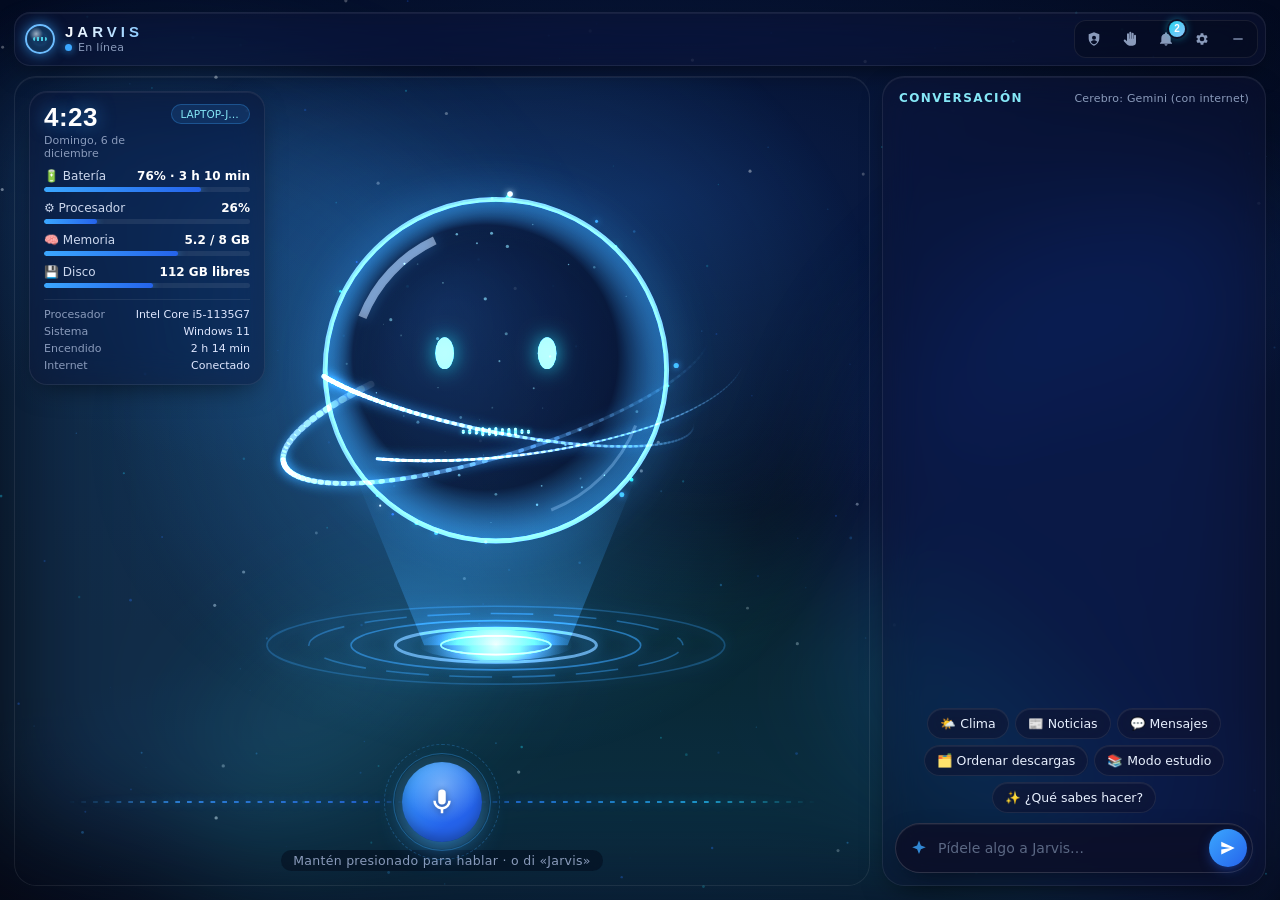
==== commit 78f6a24c: "Versión 7: orbe holográfico, ventana horizontal, panel del equipo y mantener presionado para hablar " ====
--- a/jarvis/ui/index.html
+++ b/jarvis/ui/index.html
@@ -6,7 +6,7 @@
   <title>Jarvis</title>
   <link rel="stylesheet" href="style.css">
 </head>
-<body data-estado="esperando" data-tema="aurora">
+<body data-estado="esperando" data-tema="holograma">
   <canvas id="fondo"></canvas>
   <div class="aurora" aria-hidden="true"><i></i><i></i><i></i></div>
 
@@ -39,58 +39,57 @@
       </nav>
     </header>
 
-    <!-- Escena 3D del holograma -->
-    <section class="escena" id="escena">
-      <div class="holo" id="holo">
-        <div class="halo"></div>
-        <div class="anillo a1"></div>
-        <div class="anillo a2"></div>
-        <div class="anillo a3"></div>
-        <div class="haz"></div>
-        <div class="avatar-caja" id="avatarCaja">
-          <img class="cara visible" id="caraA" src="assets/expresiones/normal.png" alt="Jarvis">
-          <img class="cara" id="caraB" src="assets/expresiones/normal.png" alt="">
-          <img class="parpadeo" id="parpadeo" src="assets/expresiones/parpadeo.png" alt="">
-          <div class="lineas"></div>
-          <div class="barrido"></div>
-        </div>
-        <div class="pedestal">
-          <span class="p1"></span><span class="p2"></span><span class="p3"></span><span class="p4"></span>
-        </div>
-      </div>
-    </section>
-
-    <div class="gesto" id="gesto" hidden></div>
-
-    <!-- Consola de voz: onda + micrófono -->
-    <section class="centro">
-      <div class="consola">
-        <canvas class="onda" id="onda" height="60"></canvas>
-        <button class="mic" id="btnMic" title="Hablar" aria-label="Hablar">
-          <span class="orbita o1"></span><span class="orbita o2"></span>
-          <svg viewBox="0 0 24 24" width="28" height="28"><path fill="currentColor" d="M12 14a3 3 0 0 0 3-3V5a3 3 0 0 0-6 0v6a3 3 0 0 0 3 3Zm5-3a5 5 0 0 1-10 0H5a7 7 0 0 0 6 6.92V21h2v-3.08A7 7 0 0 0 19 11h-2Z"/></svg>
-        </button>
-      </div>
-      <div class="pista" id="pista">Di «Jarvis» o toca el micrófono</div>
-    </section>
-
-    <section class="chat" id="chat"></section>
-    <div class="sugerencias" aria-label="Sugerencias">
-      <button type="button" data-orden="¿Qué hora es?">🕒 ¿Qué hora es?</button>
-      <button type="button" data-orden="Revisa la seguridad">🛡️ Revisa la seguridad</button>
-      <button type="button" data-orden="¿Cuánta batería tengo?">🔋 Batería</button>
-      <button type="button" data-orden="Modo estudio">📚 Modo estudio</button>
-      <button type="button" data-orden="Ayuda">✨ ¿Qué sabes hacer?</button>
+    <div class="cuerpo">
+      <!-- Escenario: el orbe holográfico, el panel del equipo y el botón para hablar -->
+      <section class="escena" id="escena">
+        <canvas id="orbe" aria-label="Jarvis"></canvas>
+
+        <aside class="sistema" id="sistema" aria-label="Tu equipo">
+          <div class="sis-cabeza">
+            <div><b id="sisHora">--:--</b><small id="sisFecha"></small></div>
+            <span class="sis-equipo" id="sisEquipo">Tu equipo</span>
+          </div>
+          <div class="sis-fila" id="sisBateria"><span>🔋 Batería</span><em>--</em><i><u></u></i></div>
+          <div class="sis-fila" id="sisCpu"><span>⚙️ Procesador</span><em>--</em><i><u></u></i></div>
+          <div class="sis-fila" id="sisRam"><span>🧠 Memoria</span><em>--</em><i><u></u></i></div>
+          <div class="sis-fila" id="sisDisco"><span>💾 Disco</span><em>--</em><i><u></u></i></div>
+          <ul class="sis-datos" id="sisDatos"></ul>
+        </aside>
+
+        <div class="gesto" id="gesto" hidden></div>
+
+        <div class="consola">
+          <canvas class="onda" id="onda" height="60"></canvas>
+          <button class="mic" id="btnMic" title="Mantén presionado para hablar (o la barra espaciadora)" aria-label="Mantén presionado para hablar">
+            <span class="orbita o1"></span><span class="orbita o2"></span>
+            <svg viewBox="0 0 24 24" width="30" height="30"><path fill="currentColor" d="M12 14a3 3 0 0 0 3-3V5a3 3 0 0 0-6 0v6a3 3 0 0 0 3 3Zm5-3a5 5 0 0 1-10 0H5a7 7 0 0 0 6 6.92V21h2v-3.08A7 7 0 0 0 19 11h-2Z"/></svg>
+          </button>
+          <div class="pista" id="pista">Mantén presionado para hablar · o di «Jarvis»</div>
+        </div>
+      </section>
+
+      <!-- Conversación -->
+      <section class="lateral">
+        <div class="lateral-cabeza"><span>Conversación</span><small id="cerebro"></small></div>
+        <section class="chat" id="chat"></section>
+        <div class="sugerencias" aria-label="Sugerencias">
+          <button type="button" data-orden="¿Qué clima hace hoy?">🌤️ Clima</button>
+          <button type="button" data-orden="Dame las noticias">📰 Noticias</button>
+          <button type="button" data-orden="¿Tengo mensajes nuevos?">💬 Mensajes</button>
+          <button type="button" data-orden="Ordena mis descargas por tipo">🗂️ Ordenar descargas</button>
+          <button type="button" data-orden="Modo estudio">📚 Modo estudio</button>
+          <button type="button" data-orden="Ayuda">✨ ¿Qué sabes hacer?</button>
+        </div>
+        <ul class="resultados" id="resultados"></ul>
+        <form class="entrada" id="formulario">
+          <svg class="entrada-icono" viewBox="0 0 24 24" width="18" height="18" aria-hidden="true"><path fill="currentColor" d="M12 2 9.5 8.5 3 11l6.5 2.5L12 20l2.5-6.5L21 11l-6.5-2.5Z"/></svg>
+          <input id="texto" autocomplete="off" placeholder="Pídele algo a Jarvis…">
+          <button type="submit" class="enviar" aria-label="Enviar">
+            <svg viewBox="0 0 24 24" width="18" height="18"><path fill="currentColor" d="M3 20.5 21 12 3 3.5v6.6l12 1.9-12 1.9z"/></svg>
+          </button>
+        </form>
+      </section>
     </div>
-    <ul class="resultados" id="resultados"></ul>
-
-    <form class="entrada" id="formulario">
-      <svg class="entrada-icono" viewBox="0 0 24 24" width="18" height="18" aria-hidden="true"><path fill="currentColor" d="M12 2 9.5 8.5 3 11l6.5 2.5L12 20l2.5-6.5L21 11l-6.5-2.5Z"/></svg>
-      <input id="texto" autocomplete="off" placeholder="Pídele algo a Jarvis…">
-      <button type="submit" class="enviar" aria-label="Enviar">
-        <svg viewBox="0 0 24 24" width="18" height="18"><path fill="currentColor" d="M3 20.5 21 12 3 3.5v6.6l12 1.9-12 1.9z"/></svg>
-      </button>
-    </form>
   </main>
 
   <!-- Panel de ajustes -->
@@ -134,6 +133,7 @@
       </label>
       <label>Colores
         <select id="tema">
+          <option value="holograma">Holograma (azul)</option>
           <option value="aurora">Aurora (multicolor)</option>
           <option value="oceano">Océano (azul original)</option>
           <option value="esmeralda">Esmeralda</option>
--- a/jarvis/ui/style.css
+++ b/jarvis/ui/style.css
@@ -36,6 +36,7 @@
     radial-gradient(ellipse 120% 70% at 50% 110%, color-mix(in srgb, var(--c2) 14%, transparent), transparent 60%),
     linear-gradient(var(--cielo2), var(--fondo) 70%);
   transition: background .6s; }
+body[data-tema="holograma"] { --c1: #3ba7ff; --c2: #2563eb; --c3: #22d3ee; --c4: #93c5fd; --cielo1: #0a1f4d; --cielo2: #030a1f; }
 body[data-tema="oceano"] { --c1: #1fa3ff; --c2: #63c6ff; --c3: #3b82f6; --c4: #93c5fd; --cielo1: #0b2a55; --cielo2: #04102a; }
 body[data-tema="esmeralda"] { --c1: #34d399; --c2: #22d3ee; --c3: #a3e635; --c4: #facc15; --cielo1: #053b33; --cielo2: #031a1c; }
 body[data-tema="atardecer"] { --c1: #fb923c; --c2: #f43f5e; --c3: #c026d3; --c4: #facc15; --cielo1: #4a1033; --cielo2: #1c0717; }
@@ -63,11 +64,15 @@
   background: var(--vidrio); border: 1px solid var(--borde); box-shadow: var(--brillo), var(--sombra);
   backdrop-filter: blur(18px) saturate(1.4); }
 .marca { display: flex; align-items: center; gap: 10px; min-width: 0; }
-.logo { position: relative; flex: none; width: 30px; height: 30px; border-radius: 10px;
-  background: conic-gradient(from 210deg, var(--c1), var(--c2), var(--c3), var(--c1));
-  box-shadow: 0 0 18px color-mix(in srgb, var(--c2) 55%, transparent); animation: rodarFondo 10s linear infinite; }
-.logo::after { content: ""; position: absolute; inset: 7px; border-radius: 50%; background: #070a1c;
-  box-shadow: inset 0 0 0 2px color-mix(in srgb, var(--estado) 85%, white), 0 0 10px var(--estado); transition: box-shadow .4s; }
+.logo { position: relative; flex: none; width: 30px; height: 30px; border-radius: 50%;
+  background: radial-gradient(circle at 35% 30%, rgba(255,255,255,.6), transparent 28%),
+    radial-gradient(circle, color-mix(in srgb, var(--c1) 30%, #03081c) 35%, #03081c 72%);
+  border: 2px solid color-mix(in srgb, var(--estado) 75%, white);
+  box-shadow: 0 0 14px color-mix(in srgb, var(--estado) 70%, transparent), inset 0 0 8px color-mix(in srgb, var(--c1) 50%, transparent);
+  transition: border-color .4s, box-shadow .4s; }
+.logo::after { content: ""; position: absolute; left: 22%; right: 22%; top: 44%; height: 12%; border-radius: 2px;
+  background: repeating-linear-gradient(90deg, color-mix(in srgb, var(--c3) 80%, white) 0 2px, transparent 2px 4px); opacity: .9; }
+body.vigilando .logo { border-color: #f43f5e; box-shadow: 0 0 14px #f43f5e; }
 .marca-texto { display: flex; flex-direction: column; gap: 2px; min-width: 0; }
 .titulo { font-family: "Segoe UI Variable Display", "Segoe UI", sans-serif; font-weight: 700; font-size: 15px; letter-spacing: 4px; line-height: 1;
   background: linear-gradient(90deg, #fff, color-mix(in srgb, var(--c1) 60%, white)); -webkit-background-clip: text; background-clip: text; color: transparent; }
@@ -83,92 +88,75 @@
 .icono-btn:active { transform: scale(.92); }
 .icono-btn:focus-visible, .mic:focus-visible, .chips button:focus-visible, .sugerencias button:focus-visible { outline: 2px solid var(--neon); outline-offset: 2px; }
 
-/* ---------- escena 3D ---------- */
-.escena { position: relative; flex: 0 0 auto; height: 292px; perspective: 900px; display: grid; place-items: center; }
-.holo { position: relative; width: 280px; height: 290px; transform-style: preserve-3d;
-  transform: rotateX(var(--rx)) rotateY(var(--ry)); transition: transform .25s ease-out; }
-.halo { position: absolute; left: 50%; top: 42%; width: 310px; height: 310px; border-radius: 50%;
-  transform: translate(-50%, -50%) translateZ(-60px) scale(calc(1 + var(--nivel) * .14));
-  background: radial-gradient(circle, color-mix(in srgb, var(--estado) 40%, transparent) 0%, color-mix(in srgb, var(--c2) 14%, transparent) 42%, transparent 68%);
-  filter: blur(8px); animation: respirar 5s ease-in-out infinite; transition: background .5s; }
-.halo::after { content: ""; position: absolute; inset: 20%; border-radius: 50%; opacity: .45; filter: blur(26px);
-  background: conic-gradient(from 0deg, var(--c1), var(--c2), var(--c3), var(--c4), var(--c1)); animation: rodar 14s linear infinite; }
-
-/* anillos finos con degradado, estilo HUD */
-.anillo { position: absolute; left: 50%; top: 42%; border-radius: 50%; transform-style: preserve-3d; pointer-events: none;
-  border: 1.5px solid transparent;
-  background: conic-gradient(from 0deg, transparent 0 8%, var(--c1) 22%, transparent 38% 55%, var(--c2) 70%, transparent 86%) border-box;
-  -webkit-mask: linear-gradient(#000 0 0) padding-box exclude, linear-gradient(#000 0 0);
-          mask: linear-gradient(#000 0 0) padding-box exclude, linear-gradient(#000 0 0);
-  filter: drop-shadow(0 0 6px color-mix(in srgb, var(--c1) 70%, transparent)); }
-.anillo.a1 { width: 276px; height: 276px; margin: -138px 0 0 -138px; animation: orbitaA 16s linear infinite; }
-.anillo.a2 { width: 244px; height: 244px; margin: -122px 0 0 -122px; animation: orbitaB 11s linear infinite; opacity: .8;
-  background: conic-gradient(from 90deg, transparent 0 15%, var(--c2) 30%, transparent 45% 62%, var(--c3) 78%, transparent 92%) border-box; }
-.anillo.a3 { width: 304px; height: 304px; margin: -152px 0 0 -152px; animation: orbitaC 24s linear infinite; opacity: .55;
-  background: conic-gradient(from 200deg, transparent 0 30%, var(--c3) 50%, transparent 70%) border-box; }
-
-.haz { position: absolute; left: 50%; bottom: 22px; width: 180px; height: 160px; transform: translateX(-50%) translateZ(-10px);
-  background: linear-gradient(to top, color-mix(in srgb, var(--estado) 38%, transparent), transparent 85%);
-  clip-path: polygon(32% 100%, 68% 100%, 100% 0, 0 0); filter: blur(3px); opacity: .55; animation: parpadeo 4s infinite; transition: background .5s; }
-
-.avatar-caja { position: absolute; left: 50%; top: 6px; width: 228px; height: 228px; margin-left: -114px; border-radius: 50%;
-  transform: translateZ(40px) translate(var(--ax, 0px), var(--ay, 0px)) rotateY(var(--ay-rot, 0deg)) rotateZ(var(--az, 0deg)) scale(var(--as, 1));
-  -webkit-mask-image: radial-gradient(circle, #000 56%, transparent 71%); mask-image: radial-gradient(circle, #000 56%, transparent 71%);
-  will-change: transform; }
-.cara { position: absolute; inset: 0; width: 100%; height: 100%; object-fit: cover; opacity: 0;
-  filter: drop-shadow(0 0 14px var(--neon)) saturate(1.25) brightness(calc(1 + var(--nivel) * .35));
-  transition: opacity .35s ease, transform .35s ease; transform: scale(.97); }
-.cara.visible { opacity: 1; transform: scale(1); }
-.parpadeo { position: absolute; inset: 0; width: 100%; height: 100%; object-fit: cover; opacity: 0; pointer-events: none;
-  filter: drop-shadow(0 0 14px var(--neon)) saturate(1.25) brightness(calc(1 + var(--nivel) * .35)); }
-.parpadeo.cerrado { opacity: 1; }
-/* la cara toma el tono del tema (en aurora y océano se queda con el azul original del diseño) */
-body[data-tema="esmeralda"] .cara, body[data-tema="esmeralda"] .parpadeo { filter: drop-shadow(0 0 14px var(--neon)) hue-rotate(-55deg) saturate(1.2) brightness(calc(1 + var(--nivel) * .35)); }
-body[data-tema="atardecer"] .cara, body[data-tema="atardecer"] .parpadeo { filter: drop-shadow(0 0 14px var(--neon)) hue-rotate(140deg) saturate(1.3) brightness(calc(1 + var(--nivel) * .35)); }
-.lineas { position: absolute; inset: 0; pointer-events: none; mix-blend-mode: screen; opacity: .7;
-  background: repeating-linear-gradient(0deg, color-mix(in srgb, var(--c2) 8%, transparent) 0 1px, transparent 1px 3px); }
-.barrido { position: absolute; left: 0; right: 0; height: 40%; pointer-events: none;
-  background: linear-gradient(to bottom, transparent, color-mix(in srgb, var(--c1) 14%, transparent), transparent); animation: barrido 4.2s linear infinite; }
-
-.pedestal { position: absolute; left: 50%; bottom: 0; width: 260px; height: 260px; margin-left: -130px;
-  transform: translateY(112px) rotateX(78deg); transform-style: preserve-3d; pointer-events: none; }
-.pedestal span { position: absolute; left: 50%; top: 50%; border-radius: 50%; transform: translate(-50%, -50%); }
-.pedestal .p1 { width: 96px; height: 96px; background: radial-gradient(circle, color-mix(in srgb, var(--estado) 90%, white) 0%, color-mix(in srgb, var(--estado) 40%, transparent) 45%, transparent 72%);
-  box-shadow: 0 0 46px var(--estado); filter: brightness(calc(1 + var(--nivel) * .7)); transition: background .5s, box-shadow .5s; }
-.pedestal .p2 { width: 150px; height: 150px; border: 2px solid color-mix(in srgb, var(--c1) 85%, white); box-shadow: 0 0 20px var(--c1), inset 0 0 16px var(--c1); }
-.pedestal .p3 { width: 205px; height: 205px; border: 1.5px dashed color-mix(in srgb, var(--c2) 60%, transparent); animation: girar 18s linear infinite; }
-.pedestal .p4 { width: 255px; height: 255px; border: 1px solid color-mix(in srgb, var(--c1) 30%, transparent); box-shadow: 0 0 26px color-mix(in srgb, var(--c1) 30%, transparent); animation: girar 30s linear infinite reverse; }
-
-/* ---------- consola de voz ---------- */
-.centro { flex: 0 0 auto; display: flex; flex-direction: column; align-items: center; gap: 6px; margin-top: 46px; }
-.consola { position: relative; width: 100%; height: 72px; display: grid; place-items: center; }
-.onda { position: absolute; inset: 14px 0; width: 100%; height: 44px; opacity: .9;
-  -webkit-mask-image: linear-gradient(90deg, transparent, #000 18%, #000 38%, transparent 44% 56%, #000 62%, #000 82%, transparent);
-          mask-image: linear-gradient(90deg, transparent, #000 18%, #000 38%, transparent 44% 56%, #000 62%, #000 82%, transparent); }
-.mic { position: relative; z-index: 1; width: 68px; height: 68px; border-radius: 50%; cursor: pointer; color: #fff; border: none; padding: 0;
+/* ---------- cuerpo horizontal: escenario a la izquierda, conversación a la derecha ---------- */
+.cuerpo { flex: 1 1 auto; min-height: 0; display: grid; grid-template-columns: minmax(0, 1fr) minmax(340px, 30vw); gap: 12px; }
+.escena { position: relative; min-height: 0; border-radius: 22px; overflow: hidden;
+  background: radial-gradient(ellipse 60% 55% at 50% 45%, color-mix(in srgb, var(--c1) 9%, transparent), transparent 70%);
+  border: 1px solid var(--borde); box-shadow: var(--brillo); }
+#orbe { position: absolute; inset: 0; width: 100%; height: 100%; display: block; }
+
+/* panel del equipo en la esquina */
+.sistema { position: absolute; left: 14px; top: 14px; z-index: 2; width: 236px; padding: 12px 14px; display: flex; flex-direction: column; gap: 9px;
+  border-radius: 18px; background: var(--vidrio); border: 1px solid var(--borde); backdrop-filter: blur(16px) saturate(1.3);
+  box-shadow: var(--brillo), var(--sombra); font-size: 12px; }
+.sis-cabeza { display: flex; align-items: flex-start; justify-content: space-between; gap: 8px; }
+.sis-cabeza b { display: block; font-family: "Segoe UI Variable Display", "Segoe UI", sans-serif; font-size: 26px; font-weight: 600; line-height: 1;
+  letter-spacing: .5px; color: #fff; text-shadow: 0 0 18px color-mix(in srgb, var(--c1) 60%, transparent); }
+.sis-cabeza small { display: block; margin-top: 4px; color: var(--tenue); font-size: 11px; }
+.sis-equipo { font-size: 10.5px; color: var(--neon2); padding: 3px 8px; border-radius: 999px; white-space: nowrap; max-width: 104px;
+  overflow: hidden; text-overflow: ellipsis; background: color-mix(in srgb, var(--c1) 12%, transparent); border: 1px solid color-mix(in srgb, var(--c1) 30%, transparent); }
+.sis-fila { display: grid; grid-template-columns: 1fr auto; gap: 4px 8px; align-items: center; }
+.sis-fila span { color: #cdd8ee; }
+.sis-fila em { font-style: normal; font-variant-numeric: tabular-nums; color: #fff; font-weight: 600; }
+.sis-fila i { grid-column: 1 / -1; height: 5px; border-radius: 3px; background: rgba(255,255,255,.08); overflow: hidden; }
+.sis-fila u { display: block; height: 100%; width: 0; border-radius: 3px; background: linear-gradient(90deg, var(--c1), var(--c2));
+  box-shadow: 0 0 8px color-mix(in srgb, var(--c1) 70%, transparent); transition: width .8s cubic-bezier(.2,.8,.2,1), background .4s; }
+.sis-fila.alto u { background: linear-gradient(90deg, #fb923c, #f43f5e); box-shadow: 0 0 8px #f43f5e; }
+.sis-fila.cargando span::after { content: " ⚡"; }
+.sis-datos { list-style: none; margin: 2px 0 0; padding: 8px 0 0; border-top: 1px solid var(--borde); display: flex; flex-direction: column; gap: 4px;
+  color: var(--tenue); font-size: 11px; }
+.sis-datos li { display: flex; justify-content: space-between; gap: 8px; }
+.sis-datos li b { color: #dfe7ff; font-weight: 500; text-align: right; overflow: hidden; text-overflow: ellipsis; white-space: nowrap; max-width: 140px; }
+
+/* consola de voz: onda a los lados y el botón para hablar */
+.consola { position: absolute; left: 0; right: 0; bottom: 14px; z-index: 2; display: flex; flex-direction: column; align-items: center; gap: 8px; pointer-events: none; }
+.consola > * { pointer-events: auto; }
+.onda { position: absolute; left: 6%; right: 6%; top: 14px; width: 88%; height: 52px; opacity: .9; pointer-events: none;
+  -webkit-mask-image: linear-gradient(90deg, transparent, #000 15%, #000 40%, transparent 45% 55%, #000 60%, #000 85%, transparent);
+          mask-image: linear-gradient(90deg, transparent, #000 15%, #000 40%, transparent 45% 55%, #000 60%, #000 85%, transparent); }
+.mic { position: relative; z-index: 1; width: 80px; height: 80px; border-radius: 50%; cursor: pointer; color: #fff; border: none; padding: 0;
+  touch-action: none; user-select: none;
   background:
-    radial-gradient(circle at 50% 30%, rgba(255,255,255,.28), transparent 55%),
-    linear-gradient(145deg, var(--c1), var(--c2) 60%, var(--c3));
-  box-shadow: 0 8px 26px -6px color-mix(in srgb, var(--c2) 80%, transparent), 0 0 0 6px rgba(255,255,255,.04), inset 0 -4px 10px rgba(0,0,0,.25);
-  display: grid; place-items: center; transition: transform .2s, box-shadow .3s, background .3s, filter .3s; }
-.mic:hover { transform: translateY(-2px) scale(1.04); filter: brightness(1.08); }
-.mic:active { transform: scale(.94); }
-.mic svg { position: relative; z-index: 1; filter: drop-shadow(0 1px 3px rgba(0,0,0,.35)); }
-.orbita { position: absolute; inset: -8px; border-radius: 50%; border: 1px solid color-mix(in srgb, var(--c1) 35%, transparent); pointer-events: none; }
-.orbita.o2 { inset: -16px; border: 1px dashed color-mix(in srgb, var(--c2) 30%, transparent); animation: rodar 18s linear infinite; }
-body[data-estado="escuchando"] .mic { background: radial-gradient(circle at 50% 30%, rgba(255,255,255,.3), transparent 55%), linear-gradient(145deg, #6ee7b7, #10b981 60%, #059669);
-  box-shadow: 0 0 0 6px rgba(52,211,153,.12), 0 0 34px #34d399; }
-body[data-estado="hablando"] .mic { background: radial-gradient(circle at 50% 30%, rgba(255,255,255,.28), transparent 55%), linear-gradient(145deg, var(--c3), color-mix(in srgb, var(--c3) 60%, var(--c2)));
-  box-shadow: 0 0 0 6px color-mix(in srgb, var(--c3) 14%, transparent), 0 0 30px var(--c3); }
-body[data-estado="pensando"] .mic { background: radial-gradient(circle at 50% 30%, rgba(255,255,255,.28), transparent 55%), linear-gradient(145deg, #a78bfa, #7c3aed);
-  box-shadow: 0 0 0 6px rgba(167,139,250,.12), 0 0 28px #a78bfa; }
+    radial-gradient(circle at 50% 28%, rgba(255,255,255,.32), transparent 55%),
+    linear-gradient(145deg, var(--c1), var(--c2) 70%);
+  box-shadow: 0 10px 30px -8px color-mix(in srgb, var(--c1) 85%, transparent), 0 0 0 7px rgba(255,255,255,.04), inset 0 -5px 12px rgba(0,0,0,.28);
+  display: grid; place-items: center; transition: transform .15s, box-shadow .3s, background .3s, filter .3s; }
+.mic:hover { filter: brightness(1.08); }
+.mic svg { position: relative; z-index: 1; filter: drop-shadow(0 1px 3px rgba(0,0,0,.35)); pointer-events: none; }
+.orbita { position: absolute; inset: -9px; border-radius: 50%; border: 1px solid color-mix(in srgb, var(--c1) 35%, transparent); pointer-events: none; }
+.orbita.o2 { inset: -18px; border: 1px dashed color-mix(in srgb, var(--c1) 28%, transparent); animation: rodar 18s linear infinite; }
+/* mientras lo mantienes presionado */
+.mic.presionado { transform: scale(.93); background: radial-gradient(circle at 50% 28%, rgba(255,255,255,.35), transparent 55%), linear-gradient(145deg, #6ee7b7, #10b981 70%);
+  box-shadow: 0 0 0 8px rgba(52,211,153,.16), 0 0 44px #34d399; }
+.mic.presionado .orbita.o1 { animation: pulso 1s ease-out infinite; border-color: #34d399; }
+.mic.presionado .orbita.o2 { animation: pulso 1s ease-out .35s infinite; border-style: solid; border-color: #34d399; }
+body[data-estado="escuchando"] .mic { background: radial-gradient(circle at 50% 28%, rgba(255,255,255,.3), transparent 55%), linear-gradient(145deg, #6ee7b7, #10b981 70%);
+  box-shadow: 0 0 0 7px rgba(52,211,153,.12), 0 0 36px #34d399; }
+body[data-estado="escuchando"] .orbita.o1 { animation: pulso 1.3s ease-out infinite; border-color: #34d399; }
+body[data-estado="pensando"] .mic { background: radial-gradient(circle at 50% 28%, rgba(255,255,255,.28), transparent 55%), linear-gradient(145deg, #a78bfa, #7c3aed);
+  box-shadow: 0 0 0 7px rgba(167,139,250,.12), 0 0 30px #a78bfa; }
+body[data-estado="pensando"] .orbita.o2 { animation: rodar 1.4s linear infinite; border-color: #a78bfa; }
 body[data-estado="dormido"] .mic, body[data-estado="sin_voz"] .mic { filter: saturate(.35) brightness(.8); }
-body[data-estado="escuchando"] .orbita.o1 { animation: pulso 1.3s ease-out infinite; border-color: #34d399; }
-body[data-estado="escuchando"] .orbita.o2 { animation: pulso 1.3s ease-out .45s infinite; border-style: solid; border-color: #34d399; }
-body[data-estado="pensando"] .orbita.o2 { animation: rodar 1.4s linear infinite; border-color: #a78bfa; border-style: dashed; }
-.pista { font-size: 12px; color: var(--tenue); letter-spacing: .3px; min-height: 16px; text-align: center; max-width: 92%;
-  white-space: nowrap; overflow: hidden; text-overflow: ellipsis; transition: color .3s; }
+.pista { font-size: 12.5px; color: var(--tenue); letter-spacing: .3px; min-height: 17px; text-align: center; max-width: 70%; padding: 3px 12px; border-radius: 999px;
+  white-space: nowrap; overflow: hidden; text-overflow: ellipsis; transition: color .3s; background: rgba(4, 8, 24, .45); backdrop-filter: blur(8px); }
 body[data-estado="escuchando"] .pista { color: #6ee7b7; }
+
+/* columna de la conversación */
+.lateral { min-height: 0; display: flex; flex-direction: column; gap: 10px; padding: 12px; border-radius: 22px;
+  background: var(--vidrio); border: 1px solid var(--borde); backdrop-filter: blur(18px) saturate(1.3); box-shadow: var(--brillo), var(--sombra); }
+.lateral-cabeza { display: flex; align-items: baseline; justify-content: space-between; padding: 2px 4px 0; font-size: 12px; font-weight: 700;
+  letter-spacing: 1.4px; text-transform: uppercase; color: var(--neon2); }
+.lateral-cabeza small { font-size: 11px; font-weight: 500; letter-spacing: .2px; text-transform: none; color: var(--tenue); }
 
 /* ---------- conversación ---------- */
 .chat { flex: 1 1 auto; overflow-y: auto; display: flex; flex-direction: column; gap: 10px; padding: 10px 2px 4px; min-height: 60px;
@@ -185,7 +173,8 @@
   background: var(--vidrio); border: 1px solid var(--borde); backdrop-filter: blur(14px) saturate(1.3); box-shadow: var(--brillo); }
 /* mini avatar de Jarvis al lado de cada respuesta */
 .msg.jarvis::before { content: ""; position: absolute; left: -30px; top: 0; width: 22px; height: 22px; border-radius: 8px;
-  background: url("assets/expresiones/normal.png") center / 160% no-repeat, #0b1030; border: 1px solid color-mix(in srgb, var(--c1) 50%, transparent);
+  border-radius: 50%; background: radial-gradient(circle at 35% 30%, rgba(255,255,255,.55), transparent 30%),
+    radial-gradient(circle, color-mix(in srgb, var(--c1) 35%, #03081c) 30%, #03081c 70%); border: 1.5px solid color-mix(in srgb, var(--c1) 80%, white);
   box-shadow: 0 0 10px color-mix(in srgb, var(--c1) 35%, transparent); }
 .msg.jarvis + .msg.jarvis::before { visibility: hidden; }
 .msg.escribiendo::after { content: ""; display: inline-block; width: 7px; height: 14px; margin-left: 3px; vertical-align: -2px; border-radius: 2px;
@@ -273,7 +262,7 @@
 
 /* ---------- gestos ---------- */
 #btnGestos.activo { background: linear-gradient(135deg, var(--c1), var(--c2)); color: #fff; box-shadow: 0 0 12px color-mix(in srgb, var(--c1) 60%, transparent); }
-.gesto { position: absolute; left: 50%; top: 290px; transform: translateX(-50%); z-index: 3; padding: 7px 16px; border-radius: 999px;
+.gesto { position: absolute; left: 50%; top: 18px; transform: translateX(-50%); z-index: 3; padding: 7px 16px; border-radius: 999px;
   background: var(--vidrio-fuerte); border: 1px solid color-mix(in srgb, var(--c2) 60%, transparent); backdrop-filter: blur(14px);
   box-shadow: 0 0 20px color-mix(in srgb, var(--c2) 40%, transparent); font-size: 15px; animation: aparecer .25s ease both; pointer-events: none; }
 .gesto[hidden] { display: none; }
@@ -307,7 +296,6 @@
 /* ---------- seguridad y celular ---------- */
 #btnVigilar.activo { background: linear-gradient(135deg, #f43f5e, #fb923c); color: #fff; box-shadow: 0 0 14px #f43f5e; animation: latido 1.8s infinite; }
 body.vigilando .estado-punto { background: #f43f5e; box-shadow: 0 0 8px #f43f5e; }
-body.vigilando .logo::after { box-shadow: inset 0 0 0 2px #f43f5e, 0 0 10px #f43f5e; }
 body.vigilando .marco::before { content: "🛡️  Vigilando · si alguien usa el PC le tomo una foto"; position: absolute; top: 66px; left: 50%; transform: translateX(-50%);
   z-index: 3; font-size: 11.5px; padding: 5px 12px; border-radius: 999px; white-space: nowrap; color: #ffe4e6;
   background: rgba(90, 10, 34, .7); border: 1px solid rgba(244, 63, 94, .6); backdrop-filter: blur(10px); box-shadow: 0 0 18px rgba(244, 63, 94, .3); }
@@ -340,10 +328,13 @@
 @keyframes subir { from { transform: translateY(40px); opacity: 0; } to { transform: none; opacity: 1; } }
 @keyframes deriva { 0%, 100% { transform: translate(0, 0) scale(1); } 33% { transform: translate(6vw, -4vh) scale(1.08); } 66% { transform: translate(-5vw, 5vh) scale(.95); } }
 
-@media (max-height: 760px) {
-  .escena { height: 240px; transform: scale(.82); margin: -24px 0; }
-  .gesto { top: 230px; }
+/* ventana estrecha (o vertical): todo en una columna */
+@media (max-width: 900px) {
+  .cuerpo { grid-template-columns: 1fr; grid-template-rows: minmax(300px, 52%) minmax(0, 1fr); }
+  .sistema { width: 190px; padding: 10px 12px; gap: 7px; }
+  .sis-datos { display: none; }
 }
+@media (max-height: 620px) { .sis-datos { display: none; } }
 @media (prefers-reduced-motion: reduce) {
   *, *::before, *::after { animation-duration: .01ms !important; animation-iteration-count: 1 !important; transition: none !important; }
 }
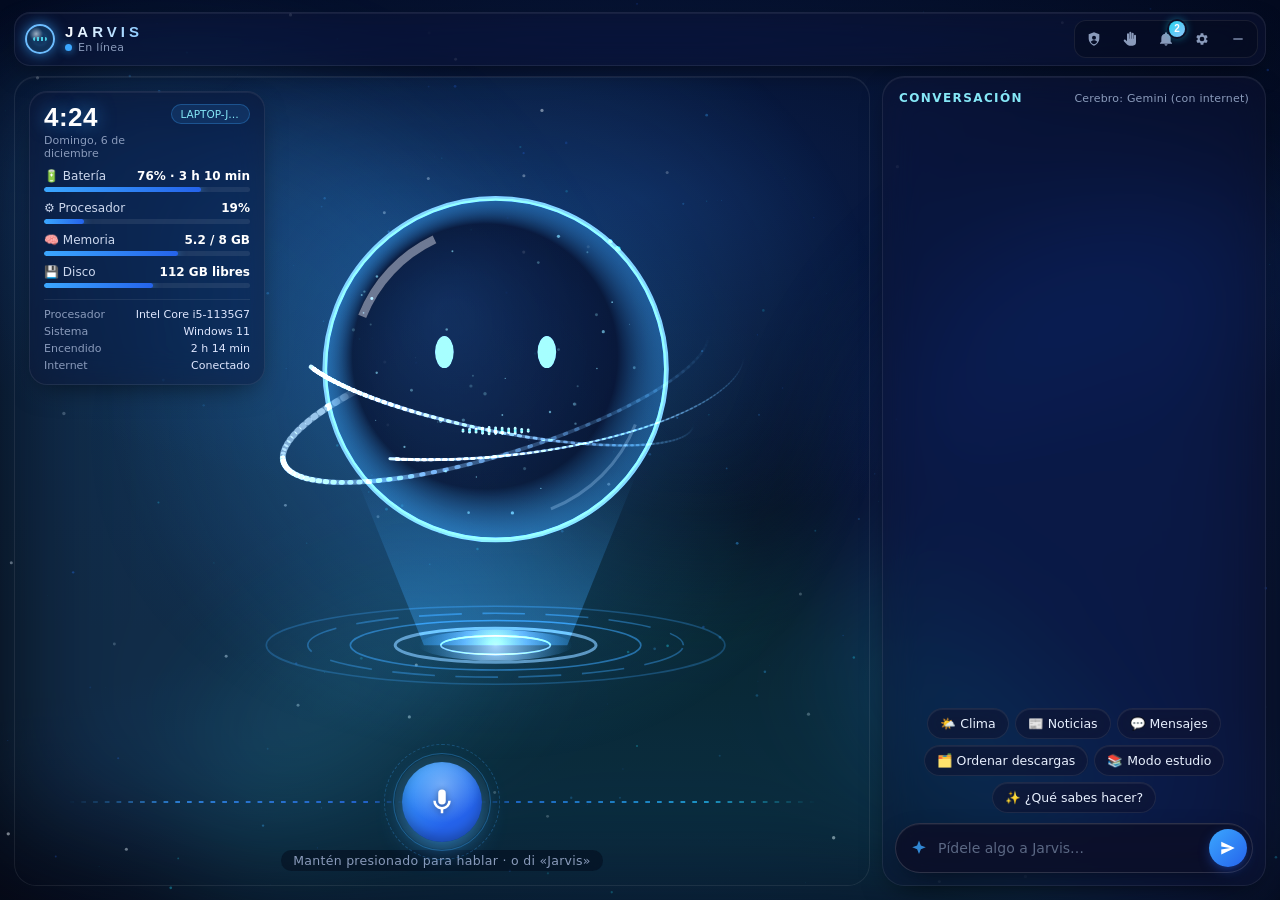
==== commit b59f8d6c: "v7.4: modo Solo local (sin internet: Ollama, voz Piper, sin búsquedas) Co-Authored-By: Claude Opus 5" ====
--- a/jarvis/ui/index.html
+++ b/jarvis/ui/index.html
@@ -98,7 +98,8 @@
       <h2>Ajustes</h2>
       <label>Cerebro para conversar
         <select id="proveedor">
-          <option value="auto">Automático: Gemini con internet, Ollama sin él (recomendado)</option>
+          <option value="local">Solo local: todo en tu portátil, sin internet</option>
+          <option value="auto">Automático: Gemini con internet, Ollama sin él</option>
           <option value="gemini">Gemini de Google (gratis)</option>
           <option value="ollama">Ollama (gratis y sin internet)</option>
           <option value="claude">Claude (de pago)</option>
